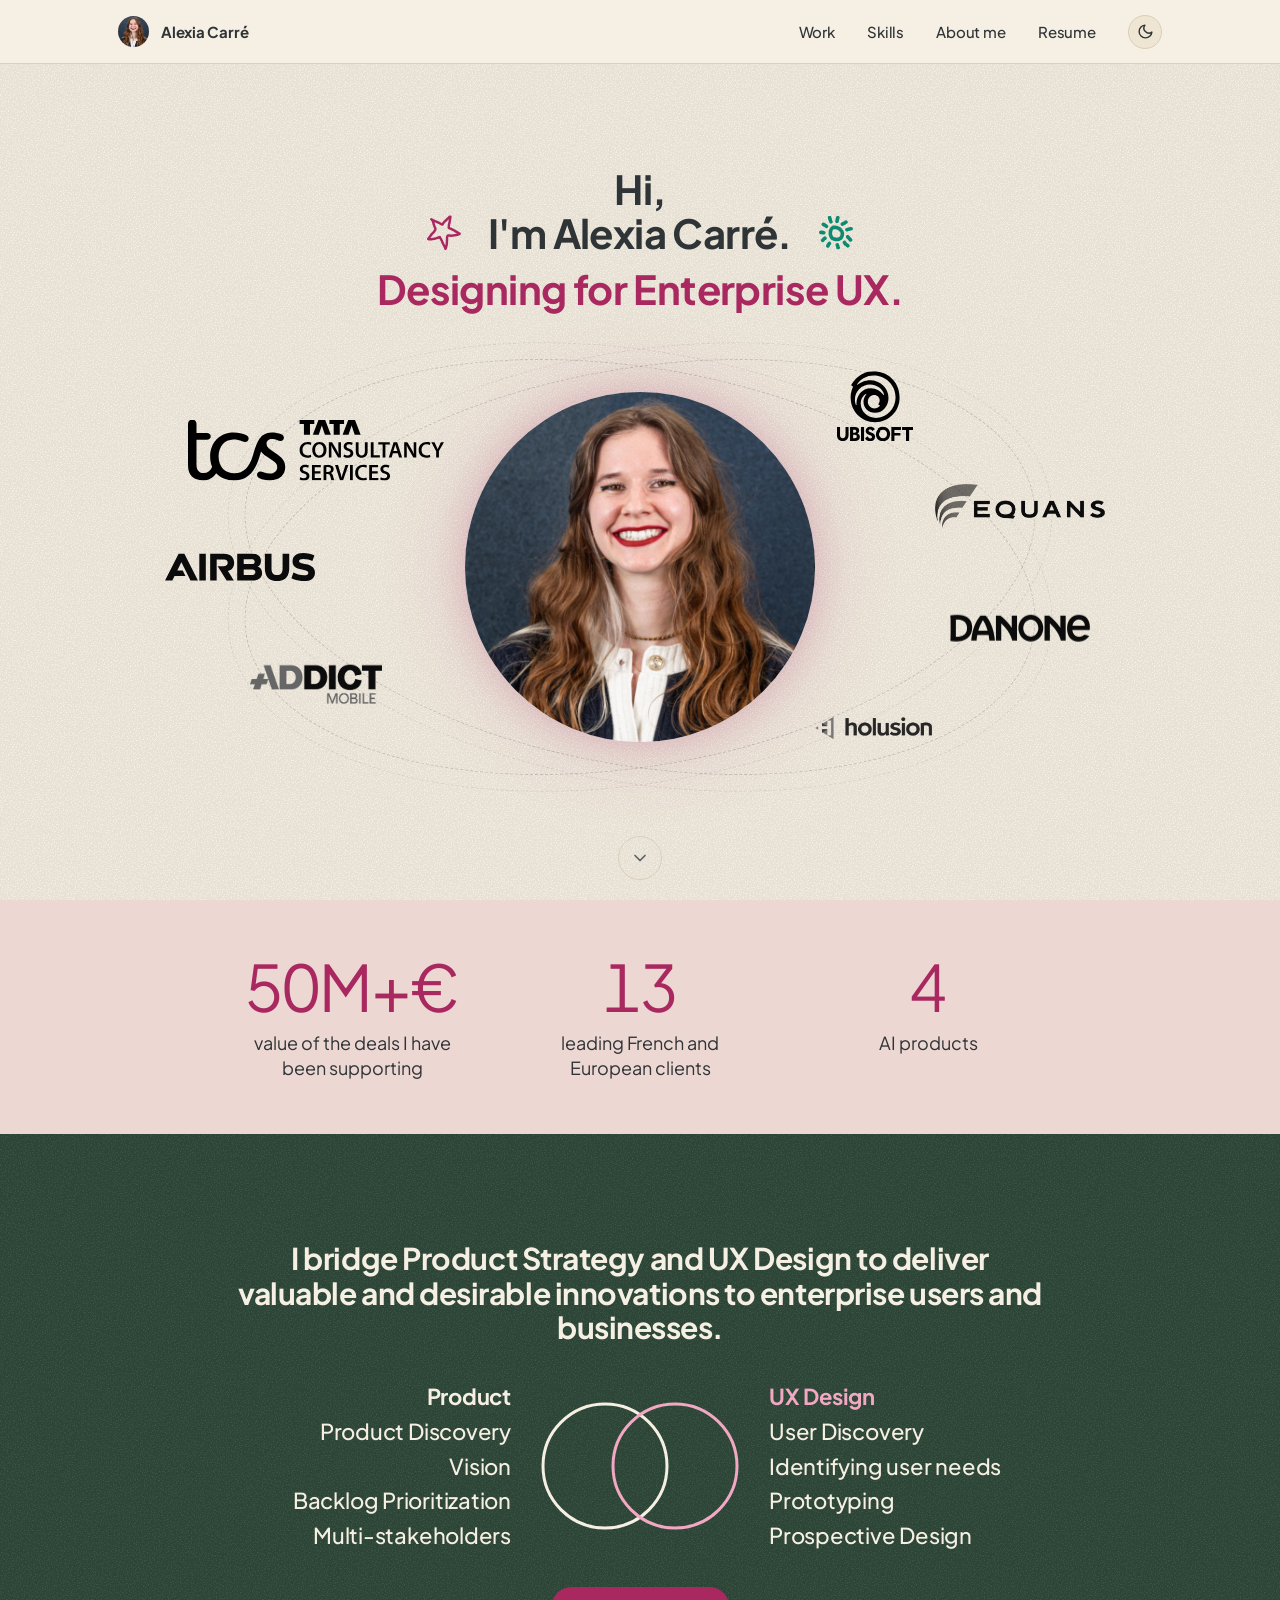
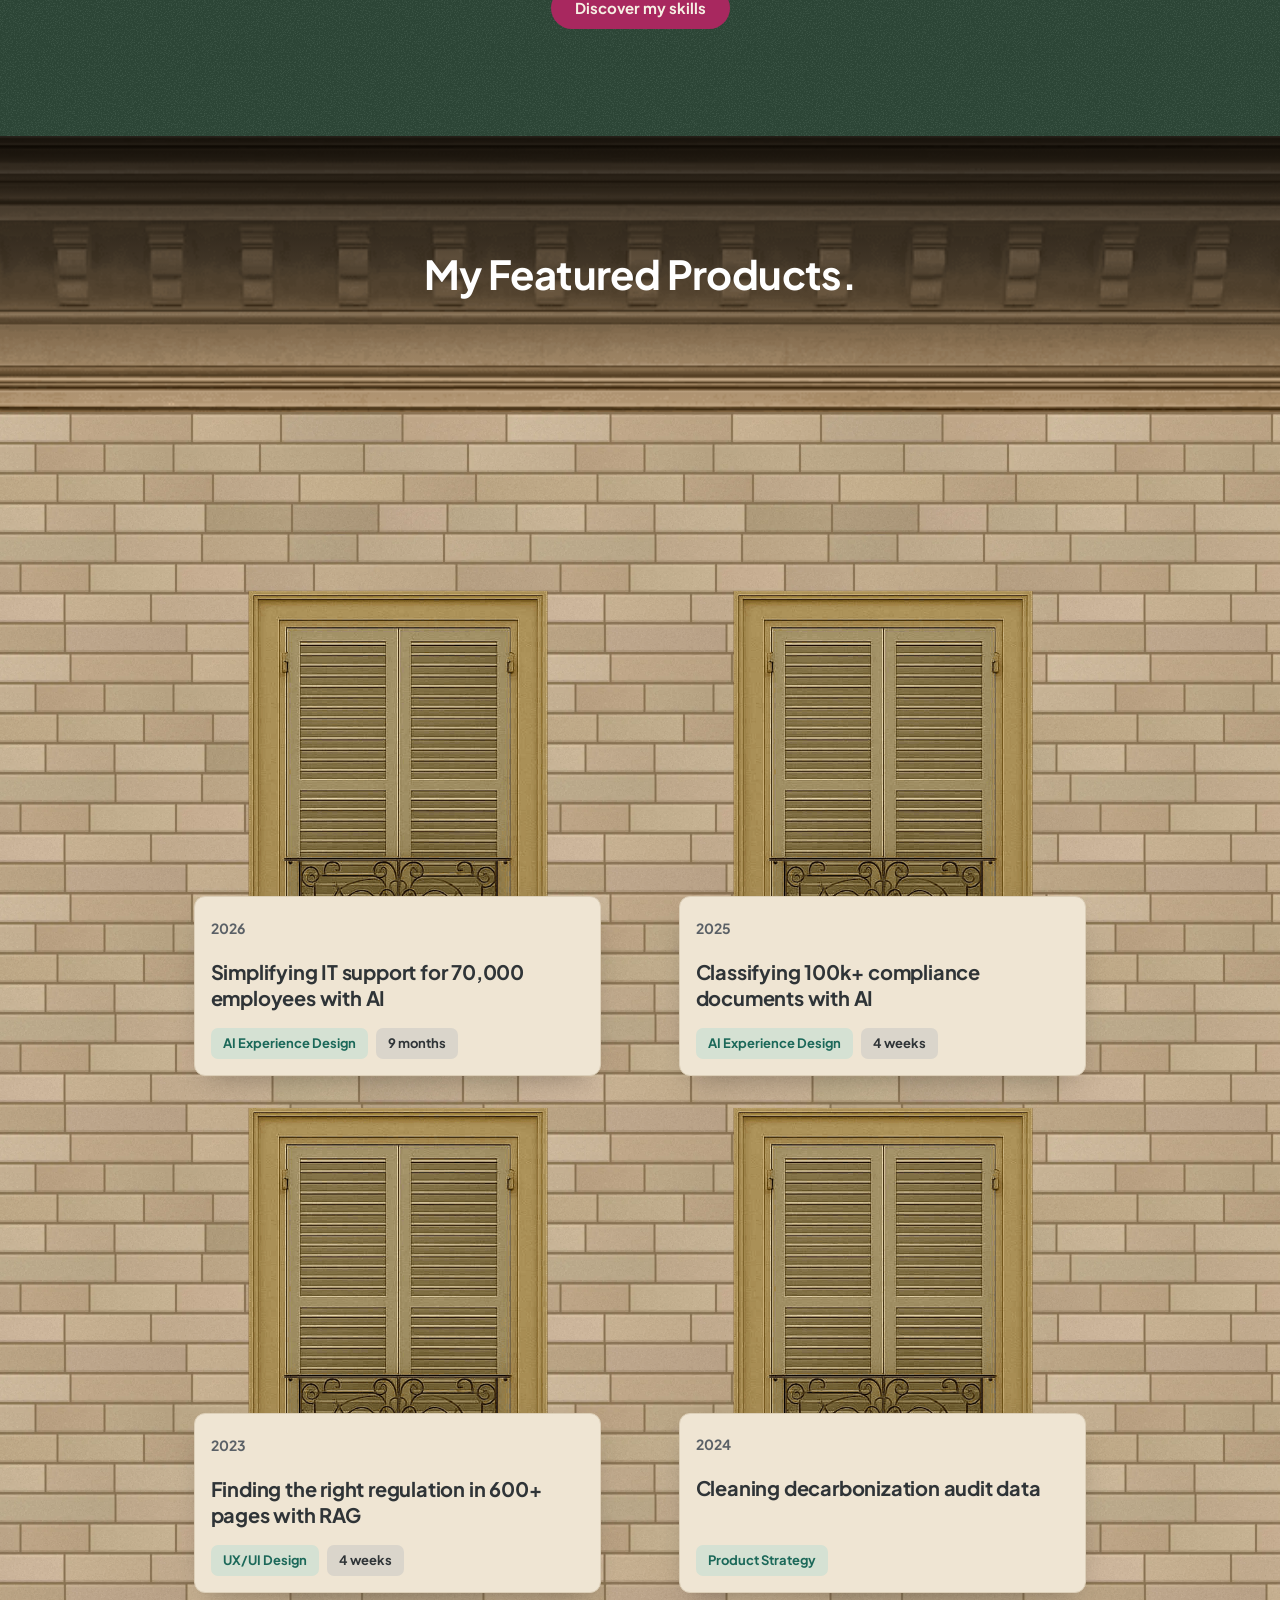
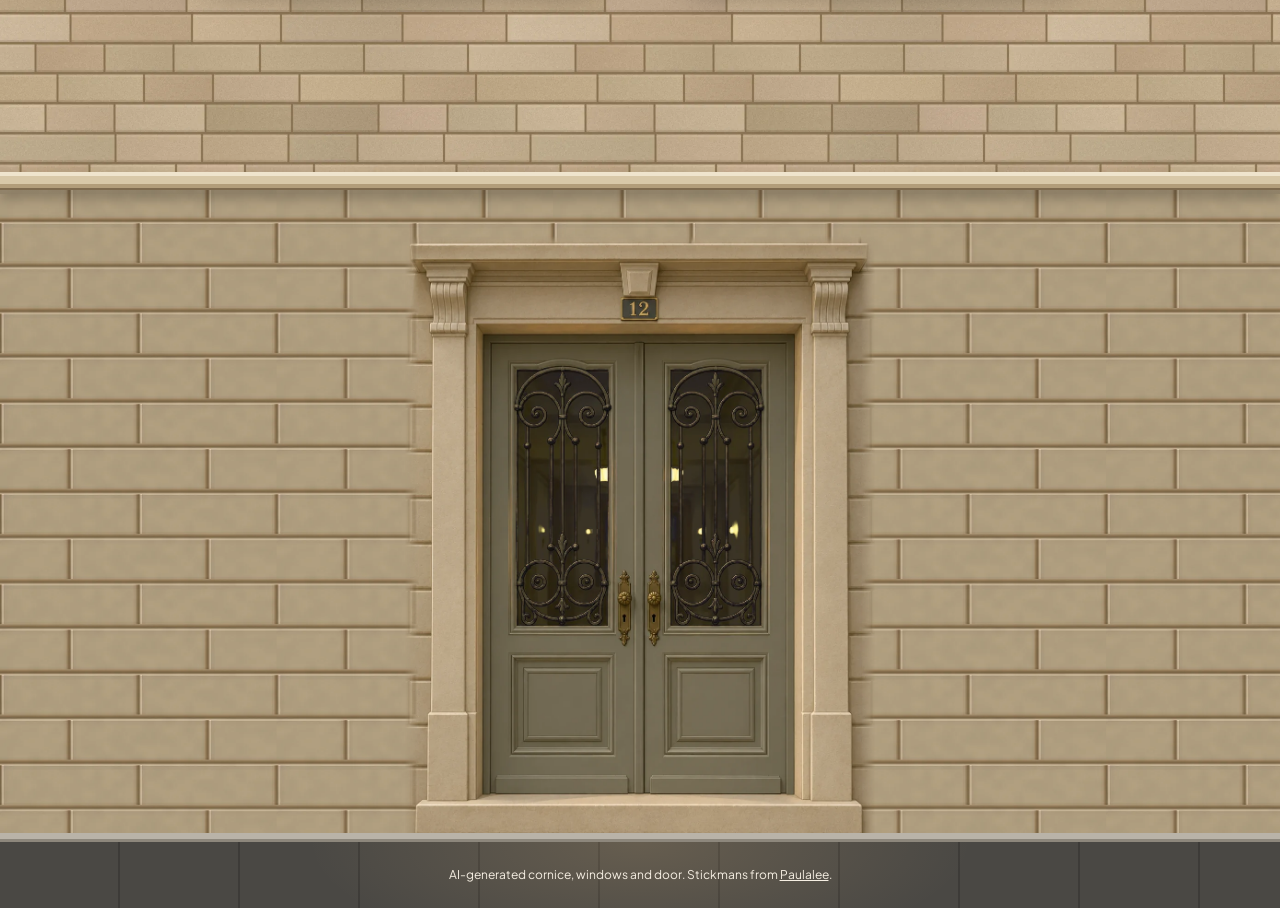
==== index.html @ 5ab69879 "Smooth lights on the facade when switching theme - --facade-dim and --lights are registered with @pr" ====
<!doctype html>
<html lang="en">
<head>
  <meta charset="utf-8">
  <meta name="viewport" content="width=device-width, initial-scale=1">
  <title>Alexia Carré · Product-minded Designer</title>
  <meta name="description" content="Alexia Carré, Product-minded Designer. I bridge Product Strategy and UX Design to deliver valuable and desirable innovations to enterprise users and businesses.">

  <!-- Preview when the link is shared (LinkedIn, Slack, iMessage…) -->
  <meta property="og:type" content="website">
  <meta property="og:title" content="Alexia Carré · Product-minded Designer">
  <meta property="og:description" content="I bridge Product Strategy and UX Design to deliver valuable and desirable innovations to enterprise users and businesses.">
  <!-- Link preview card (LinkedIn, Slack, messages…): 1200 × 630 px -->
  <meta property="og:image" content="https://alexia-carre.github.io/assets/images/og-card.jpg">
  <meta property="og:image:width" content="1200">
  <meta property="og:image:height" content="630">
  <meta property="og:image:alt" content="Hi, I’m Alexia Carré. Designing for Enterprise UX. Portrait of Alexia next to the sentence.">
  <meta name="twitter:card" content="summary_large_image">
  <meta property="og:url" content="https://alexia-carre.github.io/">
  <link rel="canonical" href="https://alexia-carre.github.io/">

  <link rel="icon" href="favicon.svg" type="image/svg+xml">
  <link rel="preconnect" href="https://fonts.googleapis.com">
  <link rel="preconnect" href="https://fonts.gstatic.com" crossorigin>
  <link rel="stylesheet" href="https://fonts.googleapis.com/css2?family=Plus+Jakarta+Sans:wght@400..800&display=swap">
  <link rel="stylesheet" href="css/style.css">
  <!-- No "defer": applies the saved theme before the page is displayed -->
  <script src="js/theme.js"></script>
  <!-- Analytics (Umami): cookieless, no personal data → no consent banner needed.
       data-domains: only counts visits on the real site, not local previews -->
  <script defer src="https://cloud.umami.is/script.js" data-website-id="a2391cee-48f1-4cc5-ab0e-2c84b485d1e5" data-domains="alexia-carre.github.io"></script>
  <script src="js/main.js" defer></script>
</head>
<body>

  <!-- First thing the Tab key reaches: jumps over the menu, straight to the content (hidden until focused) -->
  <a class="skip-link" href="#main">Skip to content</a>

  <nav class="site-nav" aria-label="Main navigation">
    <a class="site-nav__avatar" href="./" aria-label="Alexia Carré, home">
      <img src="assets/images/portrait.jpg" alt="" width="31" height="31">
      <span class="site-nav__name">Alexia Carré</span>
    </a>
    <ul class="site-nav__links">
      <li><a href="mywork.html">Work</a></li>
      <li><a href="myskills.html">Skills</a></li>
      <li><a href="about.html">About me</a></li>
      <li><a href="resume.html">Resume</a></li>
    </ul>
  </nav>

  <main id="main">

    <!-- HERO: title, portrait and logos -->
    <section class="hero grain">
      <h1 class="hero__title">
        <span>Hi,</span>
        <span class="hero__name">
          <span class="hero__doodle hero__doodle--left doodle doodle--star" aria-hidden="true"></span>
          I'm Alexia Carré.
          <span class="hero__doodle hero__doodle--right doodle doodle--sun" aria-hidden="true"></span>
        </span>
        <span class="accent">Designing for Enterprise UX.</span>
      </h1>

      <div class="hero__stage">
        <img class="hero__portrait" src="assets/images/portrait.jpg" alt="Portrait of Alexia Carré" width="399" height="399">

        <div class="hero__logos">
          <ul class="logo-grid logo-grid--left" aria-label="Companies">
            <!-- data-depth: parallax intensity (in px) for each logo -->
            <li><img src="assets/images/logos/tcs.svg" alt="Tata Consultancy Services" style="--w: 256px" data-depth="28"></li>
            <li><img src="assets/images/logos/airbus.svg" alt="Airbus" style="--w: 150px" data-depth="22"></li>
            <li><img src="assets/images/logos/addict-mobile.png" alt="Addict Mobile" style="--w: 132px" data-depth="14"></li>
          </ul>
          <ul class="logo-grid logo-grid--right" aria-label="Companies (continued)">
            <li><img src="assets/images/logos/ubisoft.svg" alt="Ubisoft" style="--w: 76px" data-depth="18"></li>
            <li><img src="assets/images/logos/equans.png" alt="Equans" style="--w: 170px" data-depth="30"></li>
            <li><img src="assets/images/logos/danone.png" alt="Danone" style="--w: 140px" data-depth="20"></li>
            <li><img src="assets/images/logos/holusion.png" alt="Holusion" style="--w: 140px" data-depth="12"></li>
          </ul>
        </div>
      </div>

      <!-- Link to the next section: says "there's more below" -->
      <a class="scroll-hint" href="#key-figures" aria-label="Scroll down to see more">
        <svg viewBox="0 0 24 24" fill="none" stroke="currentColor" stroke-width="2" stroke-linecap="round" stroke-linejoin="round" aria-hidden="true"><path d="M6 9l6 6 6-6"/></svg>
      </a>
    </section>

    <!-- One "screen" (computer): key figures + Venn diagram together fill
         exactly the window height when you arrive with the arrow of the hero -->
    <div class="screen-fit">
    <!-- KEY FIGURES -->
    <section class="stats" id="key-figures" aria-label="Key figures">
      <div class="stat">
        <p class="stat__value">50M+€</p>
        <p class="stat__label">value of the deals I have been supporting</p>
      </div>
      <div class="stat">
        <p class="stat__value">13</p>
        <p class="stat__label">leading French and European clients</p>
      </div>
      <div class="stat">
        <p class="stat__value">4</p>
        <p class="stat__label">AI products</p>
      </div>
    </section>

    <!-- VENN DIAGRAM: Product × UX -->
    <section class="venn-section grain">
      <h2>I bridge Product Strategy and UX Design to deliver valuable and desirable innovations to enterprise users and businesses.</h2>

      <div class="venn">
        <ul class="venn__list venn__list--left">
          <li><strong>Product</strong></li>
          <li>Product Discovery</li>
          <li>Vision</li>
          <li>Backlog Prioritization</li>
          <li>Multi-stakeholders</li>
        </ul>

        <!-- Two circles drawn directly in SVG: no image to load -->
        <svg class="venn__circles" viewBox="0 0 210 130" fill="none" stroke="currentColor" stroke-width="3" aria-hidden="true">
          <circle cx="70" cy="65" r="62"/>
          <circle cx="140" cy="65" r="62"/>
        </svg>

        <ul class="venn__list venn__list--right">
          <li><strong>UX Design</strong></li>
          <li>User Discovery</li>
          <li>Identifying user needs</li>
          <li>Prototyping</li>
          <li>Prospective Design</li>
        </ul>
      </div>

      <a class="btn btn--primary" href="myskills.html">Discover my skills</a>
    </section>
    </div>

    <!-- FEATURED PRODUCTS: the building facade -->
    <section class="facade" aria-labelledby="featured-title">
      <div class="facade__cornice">
        <h2 id="featured-title">My Featured Products.</h2>
      </div>

      <div class="facade__wall">
        <ul class="windows">
          <!-- The link (<a class="window">) wraps the window AND its card:
               the whole area is clickable, with a single link per project.
               The CTA is aria-hidden: a screen reader already announces the
               link with its title, no need to also hear "View more". -->
          <!-- Newest project first -->
          <li>
            <a class="window" href="it_support.html">
              <span class="window__day" aria-hidden="true"></span>
              <span class="window__card project-card">
                <span class="project-card__top">
                  <span class="project-card__year">2026</span>
                  <span class="project-card__cta" aria-hidden="true">View more <svg viewBox="0 0 24 24" fill="none" stroke="currentColor" stroke-width="2.5" stroke-linecap="round" stroke-linejoin="round"><path d="M5 12h14M12 5l7 7-7 7"/></svg></span>
                </span>
                <span class="project-card__title">Simplifying IT support for 70,000 employees with AI</span>
                <span class="tags">
                  <span class="tag tag--skill">AI Experience Design</span>
                  <span class="tag"><time datetime="P9M">9 months</time></span>
                </span>
              </span>
            </a>
          </li>
          <li>
            <a class="window window--inspecting" href="data_tagging.html">
              <span class="window__day" aria-hidden="true"></span>
              <span class="window__card project-card">
                <span class="project-card__top">
                  <span class="project-card__year">2025</span>
                  <span class="project-card__cta" aria-hidden="true">View more <svg viewBox="0 0 24 24" fill="none" stroke="currentColor" stroke-width="2.5" stroke-linecap="round" stroke-linejoin="round"><path d="M5 12h14M12 5l7 7-7 7"/></svg></span>
                </span>
                <span class="project-card__title">Classifying 100k+ compliance documents with AI</span>
                <span class="tags">
                  <span class="tag tag--skill">AI Experience Design</span>
                  <span class="tag"><time datetime="P4W">4 weeks</time></span>
                </span>
              </span>
            </a>
          </li>
          <li>
            <a class="window" href="fire_safety.html">
              <span class="window__day" aria-hidden="true"></span>
              <span class="window__card project-card">
                <span class="project-card__top">
                  <span class="project-card__year">2023</span>
                  <span class="project-card__cta" aria-hidden="true">View more <svg viewBox="0 0 24 24" fill="none" stroke="currentColor" stroke-width="2.5" stroke-linecap="round" stroke-linejoin="round"><path d="M5 12h14M12 5l7 7-7 7"/></svg></span>
                </span>
                <span class="project-card__title">Finding the right regulation in 600+ pages with RAG</span>
                <span class="tags">
                  <span class="tag tag--skill">UX/UI Design</span>
                  <span class="tag"><time datetime="P4W">4 weeks</time></span>
                </span>
              </span>
            </a>
          </li>
          <!-- Work in progress: last -->
          <li>
            <!-- Work in progress: no page yet, so it's a <div>, not a link.
                 window--soon: the shutters stay closed, only "Coming soon" appears -->
            <div class="window window--soon">
              <span class="window__day" aria-hidden="true"></span>
              <span class="window__card project-card">
                <span class="project-card__top">
                  <span class="project-card__year">2024</span>
                  <span class="project-card__cta project-card__cta--soon">Coming soon</span>
                </span>
                <span class="project-card__title">Cleaning decarbonization audit data</span>
                <span class="tags">
                  <span class="tag tag--skill">Product Strategy</span>
                </span>
              </span>
            </div>
          </li>
        </ul>

      </div>

      <!-- GROUND FLOOR: a Haussmann door that leads to the About page,
           and the sidewalk (= the page footer) -->
      <div class="ground">
        <div class="ground__floor">
          <!-- The door: closed render on top of everything at rest. When it
               opens (hover, keyboard focus, or mid-screen on touch: js/main.js)
               the hall and the open leaves fade in; the hall drifts a little
               behind the leaves (parallax). -->
          <a class="door" href="about.html" data-door>
            <span class="door__scene" aria-hidden="true">
              <span class="door__open">
                <span class="door__hole"><span class="door__hall"></span></span>
                <span class="door__leaves"></span>
              </span>
            </span>
            <span class="visually-hidden">Get to know me</span>
          </a>
        </div>

        <!-- The sidewalk: the page footer -->
        <div class="sidewalk">
          <p class="facade__credits">AI-generated cornice, windows and door. Stickmans from <a href="https://www.flaticon.com/fr/auteurs/paulalee">Paulalee</a>.</p>
        </div>
      </div>
    </section>

  </main>



</body>
</html>
---- css/style.css ----
/* =========================================================================
   Portfolio Alexia Carré: shared stylesheet
   -------------------------------------------------------------------------
   Organization:
     1. Design tokens (CSS variables)
     2. Reset & base styles
     3. Shared components (nav, buttons, tags, banners…)
     4. Page-specific styles (home, work, skills, about, resume, case study)
   Approach: "mobile-first". The base styles target phones, then
   @media (min-width: …) blocks add the desktop layout.
   ========================================================================= */


/* 1. DESIGN TOKENS ---------------------------------------------------------
   Every value reused across the site lives here. Change a color once
   and it updates everywhere.

   Colors are in TWO layers (source: DESIGN-TOKENS.md):
     a) Semantic tokens (--bg, --fg, --primary…): change with the theme.
     b) Component aliases (--color-text…): point to the tokens. The rest of
        the CSS only uses these aliases, so it doesn't need to know
        which theme is active. */

/* a) Light mode "A2 – Clean light" (default) */
:root {
  color-scheme: light;   /* also tells the browser: light scrollbars, fields… */
  --bg: #f6efe3;            /* cream */
  --surface: #efe5d3;       /* dark cream */
  --fg: #2f3437;            /* charcoal (11:1 on cream) */
  --fg-muted: #5a6066;      /* muted charcoal (5.1:1 on the cards) */
  --heading: #2f4a3a;       /* forest */
  --border: #dccfb8;
  --border-strong: #2f4a3a;
  --primary: #2f4a3a;
  --on-primary: #f6efe3;
  --accent: #0d8a70;        /* deep teal: the light-mode twin of the dark mint (3.8:1 on cream, for icons/doodles) */
  --on-accent: #f6efe3;
  --accent-2: #a8285f;      /* raspberry: accent 2 = HIGHLIGHTS (5.9:1 on cream) */
  --on-accent-2: #f6efe3;
  --accent-2-on-band: #f2a7c3; /* light pink for the forest band (5.1:1) */
  --band: #2f4a3a;          /* dark section within light mode */
  --on-band: #f6efe3;
  /* Additions specific to our site (not in the file) */
  --key-figure: var(--accent-2); /* key figures: accent 2 in both modes */
  --logo-filter: none;           /* black logos: unchanged in light */
  --facade-dim: 0;               /* facade (photos): not darkened in light */
  --lights: 0;                   /* facade lamps: off by day (see "lights" below) */
  --lights-delay: 0s;            /* lamps go off right away… */
  --tag-darken: 20%;             /* tag text slightly darkened (contrast) */
}

/* Dark mode "B2 – Clean dark": follows the system setting, unless the button forced light.
   The block is repeated below: CSS can't share the same rules between
   a @media and a selector, so we duplicate (that's the standard approach). */
@media (prefers-color-scheme: dark) {
  :root:not([data-theme="light"]) {
    color-scheme: dark;
    --bg: #0e1512;          /* green night */
    --surface: #16201b;
    --fg: #f2ede3;          /* cream */
    --fg-muted: #a8b3ac;    /* green grey */
    --heading: #f2ede3;
    --border: #26332c;
    --border-strong: #3a4a41;
    --primary: #3df5c8;     /* mint: accent 1 = ACTIONS */
    --on-primary: #0e1512;
    --accent: #3df5c8;
    --on-accent: #0e1512;
    --accent-2: #ff3d81;    /* pink: accent 2 = HIGHLIGHTS (5.5:1 on the background) */
    --on-accent-2: #0e1512;
    --accent-2-on-band: #ff3d81;
    --band: #16201b;
    --on-band: #f2ede3;
    --logo-filter: invert(1) hue-rotate(180deg); /* black logos → light */
    --facade-dim: 0.5;                           /* "no brown in dark": darkened facade */
    --lights: 1;
    --lights-delay: 0.7s;                        /* …and come on once dusk has fallen */
    --tag-darken: 0%;                            /* the dark-mode colors already pass */
  }
}

/* Dark mode forced by the button (data-theme="dark" on <html>) */
:root[data-theme="dark"] {
  color-scheme: dark;
  --bg: #0e1512;
  --surface: #16201b;
  --fg: #f2ede3;
  --fg-muted: #a8b3ac;
  --heading: #f2ede3;
  --border: #26332c;
  --border-strong: #3a4a41;
  --primary: #3df5c8;
  --on-primary: #0e1512;
  --accent: #3df5c8;
  --on-accent: #0e1512;
  --accent-2: #ff3d81;
  --on-accent-2: #0e1512;
  --accent-2-on-band: #ff3d81;
  --band: #16201b;
  --on-band: #f2ede3;
  --logo-filter: invert(1) hue-rotate(180deg);
  --facade-dim: 0.5;
  --lights: 1;
  --lights-delay: 0.7s;
  --tag-darken: 0%;
}

/* Lights: --facade-dim (the dusk veil) and --lights (lamps on) are numbers
   registered with @property, so the browser can ANIMATE them when the theme
   changes, instead of jumping. Every day layer has a night twin on top of it
   whose opacity is --lights: when it goes 0 → 1, the lamps come on. */
@property --facade-dim {
  syntax: "<number>";
  inherits: true;
  initial-value: 0;
}

@property --lights {
  syntax: "<number>";
  inherits: true;
  initial-value: 0;
}

/* b) Component aliases → tokens (the same for both themes) */
:root {
  --color-text: var(--fg);
  --color-text-strong: var(--heading);
  /* Subheadings (block titles, card titles): charcoal like the text;
     the big titles keep --heading (forest) */
  --color-subheading: var(--fg);
  --color-muted: var(--fg-muted);
  --color-subtle: var(--fg-muted);
  --color-faint: var(--fg-muted);
  --color-bg: var(--bg);
  --color-bg-soft: var(--bg);
  --color-border: var(--border);
  --color-accent: var(--accent);
  --color-pill: var(--surface);

  /* Spring easing: the curve goes above 1 → slight overshoot, like Framer's "bounce: 0.2".
     Moved up to :root because the project cards use it outside the facade too */
  --ease-spring: cubic-bezier(0.34, 1.4, 0.64, 1);

  /* Highlighted sections (key figures, page banners): 12% of accent 2 */
  --tint-accent-2: color-mix(in srgb, var(--accent-2) 12%, var(--bg));
  --tint-accent-1: color-mix(in srgb, var(--accent) 14%, var(--bg));   /* same idea, in teal/mint (My Work covers) */

  /* Typography */
  --font: "Plus Jakarta Sans", system-ui, -apple-system, "Segoe UI", sans-serif;
  --tracking-tight: -0.015em;  /* headings and figures: tightened slightly (tuned for Jakarta) */

  /* Type scale of the case studies: 3 tiers only.
     Clear jumps (≈ ×1.4 and ×1.8) so the hierarchy reads at a glance.
     clamp(min mobile, fluid value, max desktop). */
  --text-header: clamp(32px, 4vw, 48px);       /* 1. page title */
  --text-subheading: clamp(22px, 2.2vw, 26px); /* 2. section headings, key figures */
  --text-body: clamp(17px, 1.4vw, 18px);       /* 3. all the reading text */

  /* Spacing scale: EVERY margin/padding/gap uses one of these steps.
     A small set of values (multiples of 4/8 px) = a regular rhythm that the
     eye picks up, and which makes the page easy to scan. */
  --space-1: 4px;
  --space-2: 8px;
  --space-3: 12px;
  --space-4: 16px;
  --space-5: 24px;
  --space-6: 32px;
  --space-7: 48px;
  --space-8: 64px;
  /* Vertical padding of the sections: the same everywhere, 64 px on mobile → 128 px
     on a large screen. clamp(min, ideal, max) with an ideal in vw (window width). */
  --section-y: clamp(64px, 9vw, 128px);
  /* Comfortable line length for reading (~65–70 characters).
     In em rather than ch: "ch" = the width of the "0", very wide in Plus Jakarta Sans
     (65ch at 22 px = 1046 px, so no limit at all). 34em ≈ 65–70 average characters. */
  --measure: 34em;

  /* Layout */
  --nav-height: 64px;
  --container: 1044px;
  --gutter: 24px;
  --radius-sm: 7px;
  --radius-md: 11px;
  --radius-lg: 19px;
  --radius-pill: 999px;

  /* Textures */
  --grain: url("../assets/images/textures/grain.png");
}


/* 2. RESET & BASE ----------------------------------------------------------- */
*,
*::before,
*::after {
  box-sizing: border-box;   /* width includes padding: much more intuitive */
}

body {
  margin: 0;
  font-family: var(--font);
  color: var(--color-text);
  background: var(--color-bg);
  -webkit-font-smoothing: antialiased;
  line-height: 1.6;   /* reading text: 1.5–1.6 is the standard (1.2 was cramped) */
}

h1, h2, h3, p, ul, dl, dd, figure, blockquote {
  margin: 0;
}

h1, h2, h3 {
  color: var(--heading);
  font-weight: 700;   /* bold headings: the structure of the page jumps out */
  line-height: 1.15;  /* headings: tighter than text, they're read as one block */
  letter-spacing: var(--tracking-tight);
}

/* Subheadings (titles of content blocks): charcoal rather than forest */
.about__text h2,
.case__section h2,
.skill h2 {
  color: var(--color-subheading);
}

img {
  display: block;
  max-width: 100%;
  height: auto;
}

a {
  color: inherit;
  text-decoration: none;
}

/* Visible focus for keyboard navigation (accessibility) */
:focus-visible {
  outline: 2px solid var(--color-accent);
  outline-offset: 3px;
}

/* "Skip to content" link: off screen until a keyboard user reaches it
   with Tab, then it appears at the top left, above the menu */
.skip-link {
  position: absolute;
  z-index: 200;
  top: var(--space-2);
  left: var(--space-2);
  padding: var(--space-2) var(--space-4);
  border-radius: var(--radius-pill);
  background: var(--accent-2);
  color: var(--on-accent-2);
  font-size: 15px;
  font-weight: 700;
  translate: 0 -200%;
}

.skip-link:focus {
  translate: 0 0;
}

/* Hidden visually but read by screen readers */
.visually-hidden {
  position: absolute;
  width: 1px;
  height: 1px;
  overflow: hidden;
  clip: rect(0 0 0 0);
  white-space: nowrap;
}

.container {
  width: min(100% - 2 * var(--gutter), var(--container));
  margin-inline: auto;
}


/* 3. SHARED COMPONENTS ------------------------------------------------------ */

/* --- Navigation bar --- */
.site-nav {
  position: sticky;
  top: 0;
  z-index: 10;
  height: var(--nav-height);
  display: flex;
  align-items: center;
  gap: var(--space-4);
  padding-inline: var(--gutter);
  background: var(--color-bg);
  border-bottom: 1px solid var(--color-border);
}

/* Photo on the left, the rest on the right: an "auto" margin absorbs all the
   free space and pushes the links + the light/dark button to the right edge */
.site-nav__avatar {
  margin-right: auto;
  display: flex;
  align-items: center;
  gap: var(--space-3);
}

/* Name next to the photo. Hidden on phones: the menu already uses
   the whole width there, the photo is enough. */
.site-nav__name {
  display: none;
  font-size: 15px;
  font-weight: 700;
  letter-spacing: var(--tracking-tight);
  white-space: nowrap;
}

@media (min-width: 810px) {
  .site-nav__name { display: inline; }
}

.site-nav__avatar img {
  width: 31px;
  height: 31px;
  border-radius: 50%;
  object-fit: cover;
}

.site-nav__links {
  display: flex;
  gap: var(--space-3);
  padding: 0;
  list-style: none;
  font-size: 14px;
  font-weight: 500;
  letter-spacing: -0.01em;
}

/* Underline in accent 2: shown on the current page, appears on hover */
.site-nav__links a {
  padding-block: var(--space-1);
  background: linear-gradient(var(--accent-2), var(--accent-2)) left bottom / 0 2px no-repeat;
  transition: background-size 0.25s ease;
}

.site-nav__links a:hover,
.site-nav__links a[aria-current="page"] {
  background-size: 100% 2px;
}

/* --- Light/dark toggle (created by js/theme.js) --- */
.theme-toggle {
  display: grid;
  place-items: center;
  flex-shrink: 0;
  width: 34px;
  height: 34px;
  padding: 0;
  border: 1px solid var(--border);
  border-radius: 50%;
  background: var(--surface);
  color: var(--fg);
  cursor: pointer;
  transition: border-color 0.2s, transform 0.2s;
}

.theme-toggle:hover {
  border-color: var(--border-strong);
  transform: rotate(-15deg);
}

.theme-toggle svg {
  width: 17px;
  height: 17px;
}

/* Mobile: little room → we tighten up */
@media (max-width: 809px) {
  .site-nav { gap: 10px; }
  .site-nav__links { gap: 10px; font-size: 13px; }
  .site-nav__links a { white-space: nowrap; }   /* "My Work" never on 2 lines */
}

/* Very small phones: same 24 px margins as the content, so the menu tightens */
@media (max-width: 400px) {
  .site-nav { gap: 6px; }
  .site-nav__links { gap: 6px; font-size: 12px; }
}

@media (min-width: 810px) {
  /* The bar stays full width (background + border), but its content lines up
     with the page content: on wide screens, the side padding is the empty
     space left on each side of the --container (never less than the gutter) */
  .site-nav {
    gap: var(--space-6);
    padding-inline: max(var(--gutter), (100% - var(--container)) / 2);
  }
  .site-nav__links { gap: var(--space-6); font-size: 15px; }
}

/* --- Grain texture: added on top of a colored background --- */
.grain {
  position: relative;
  isolation: isolate;
}

.grain::after {
  content: "";
  position: absolute;
  inset: 0;
  z-index: -1;
  background: var(--grain);
  opacity: 0.06;
  pointer-events: none;
}

/* --- Doodles: colored by CSS masks ---
   The image (SVG/PNG) serves as a "stencil": only its shape is kept,
   and the background-color shows through. Result: the doodle takes a theme
   token and changes color in light/dark mode, without touching the files. */
.doodle {
  display: block;
  background-color: var(--doodle-color, var(--accent));
  -webkit-mask: var(--doodle-mask) center / contain no-repeat;  /* -webkit-: older Safari */
  mask: var(--doodle-mask) center / contain no-repeat;
}

/* The url() values are written HERE (not in the HTML): a relative path in CSS
   is resolved from the CSS file, so "../assets" is always right. */
.doodle--star       { --doodle-mask: url("../assets/images/deco/stickman-left.svg");  aspect-ratio: 160 / 163; --doodle-color: var(--accent-2); }
.doodle--sun        { --doodle-mask: url("../assets/images/deco/stickman-right.svg"); aspect-ratio: 142 / 140; --doodle-color: var(--accent); }
.doodle--about-sun  { --doodle-mask: url("../assets/images/deco/sun.png");            aspect-ratio: 142 / 141; --doodle-color: var(--accent-2); }
.doodle--about-star { --doodle-mask: url("../assets/images/deco/star.png");           aspect-ratio: 262 / 267; --doodle-color: var(--accent); }
.doodle--a2         { --doodle-mask: url("../assets/images/deco/a-squared.svg");      aspect-ratio: 60 / 58;   --doodle-color: var(--fg); }

/* --- Rolling numbers (odometer), built by js/main.js ---
   Each digit is a "window" 1em tall (overflow hidden) through which
   a strip of digits scrolls (0→9). JS shifts the strip up
   to the target digit. */
.odo {
  display: inline-flex;
  font-variant-numeric: tabular-nums;   /* same-width digits: the number doesn't wobble */
}

.odo__digit,
.odo__char {
  display: inline-block;
  height: 1em;
  line-height: 1em;
}

.odo__digit {
  overflow: hidden;
}

.odo__char {
  white-space: pre;   /* keeps the space in "50M+ €" */
}

.odo__strip {
  display: flex;
  flex-direction: column;
  /* easeOutQuint: slows down very gradually → soft stop */
  transition: transform 2.2s cubic-bezier(0.22, 1, 0.36, 1);
}

/* The number fades in as it rolls (no "pop" at the start) */
.odo {
  opacity: 0;
  transition: opacity 1.2s ease;
}

.odo.is-rolled {
  opacity: 1;
}

.odo__strip > span {
  height: 1em;
  line-height: 1em;
}

/* --- Buttons: ONE shape, TWO variants ---
   Same size, radius, font and hover effect everywhere. Only the role
   changes the look:
   - .btn--primary   = THE main action of a block (fill, accent 2)
   - .btn--secondary = supporting action (outline)
   The "View more" in the cards (.project-card__cta) is the compact version
   of the primary: same color and shape, smaller to fit next to the year. */
.btn {
  display: inline-flex;
  align-items: center;
  justify-content: center;
  gap: var(--space-2);
  padding: var(--space-3) var(--space-5);
  border-radius: var(--radius-pill);
  font-size: 15px;
  font-weight: 700;
  line-height: 1.2;   /* UI label, not reading text */
  white-space: nowrap;
  transition: transform 0.2s, box-shadow 0.2s, color 0.2s;
}

.btn:hover {
  transform: translateY(-2px);
}

.btn--primary {
  background: var(--accent-2);
  color: var(--on-accent-2);   /* 5.9:1 light, 5.5:1 dark */
}

.btn--primary:hover {
  box-shadow: 0 8px 18px -8px color-mix(in srgb, var(--accent-2) 70%, transparent);
}

/* Outline in --fg-muted (≥ 3:1 on the background in both modes:
   the outline of an interactive element must be perceivable) */
.btn--secondary {
  background: transparent;
  color: var(--fg);
  box-shadow: inset 0 0 0 1.5px var(--fg-muted);
}

.btn--secondary:hover {
  color: var(--accent-2);
  box-shadow: inset 0 0 0 1.5px var(--accent-2);
}

/* Very narrow screens: slightly tighter buttons so they stay side by side */
@media (max-width: 400px) {
  .btn { padding-inline: var(--space-4); font-size: 14px; }
  /* Case studies: "All my Work" + "Next product" side by side → we drop the
     arrows to make room (the text alone is enough) */
  .case-nav .btn svg { display: none; }
}

.btn svg {
  width: 1.1em;
  height: 1.1em;
  flex-shrink: 0;
}

/* --- Tags (UX/UI Design, Personal…) --- */
.tags {
  display: flex;
  flex-wrap: wrap;
  gap: var(--space-2);
  padding: 0;
  list-style: none;
}

.tag {
  padding: var(--space-2) var(--space-3);
  border-radius: var(--radius-sm);
  font-size: 13px;
  font-weight: 700;
  line-height: 1.2;
}

/* Tags without an outline: each one only declares its color (--tag-color),
   and color-mix() derives the rest from it:
   - background = 14% of the color blended into the page background → a tinted
     pill, visible on cream, cards or white, and opaque over the facade photo;
   - text = the color, darkened with a bit of --fg (--tag-darken) so it stays
     ≥ 4.5:1 on that tinted background (not needed in dark mode). */
.tag {
  --tag-color: var(--fg);   /* default: neutral */
  background: color-mix(in srgb, var(--tag-color) 14%, var(--bg));
  color: color-mix(in srgb, var(--tag-color), var(--fg) var(--tag-darken));
}
/* The class describes the ROLE (skill), not the color:
   the color can change without touching the HTML. */
/* --color-accent (resolved on :root) rather than --accent, which the project
   cards redefine as pink: this way the tag has the same color everywhere */
.tag--skill {
  --tag-color: var(--color-accent);   /* the skill: teal (light) / mint (dark) */
  /* Teal on cream needs a darker text to stay readable: twice the usual
     darkening (light: 40%; dark: 0 × 2 = still 0) */
  color: color-mix(in srgb, var(--tag-color), var(--fg) calc(var(--tag-darken) * 2));
}

/* --- Page banner (My Work, My Skills) --- */
.page-banner {
  display: grid;
  place-content: center;
  gap: var(--space-3);
  padding: var(--section-y) var(--gutter);   /* same rhythm as the other sections */
  text-align: center;
  /* Same tint as the home page's key figures:
     title in accent 2 (like the figures), subtitle in the text color */
  background: var(--tint-accent-2);
  color: var(--fg);
}

.page-banner h1 {
  font-size: 32px;
  color: var(--accent-2);
}

.page-banner p {
  font-size: 20px;
  font-weight: 500;
  color: var(--fg);
  letter-spacing: var(--tracking-tight);
}

@media (min-width: 810px) {
  .page-banner h1 { font-size: 40px; }
  .page-banner p { font-size: 30px; }
}

/* --- Project card: ONE component, used in two places ---
   - on the home page, inside each facade window (.window__card: placement)
   - on the My Work page, in a grid (.work-card: placement)
   The appearance lives here only: change the card once, both update. */
.project-card {
  /* Inside the cards, accent 1 (forest green/mint) is replaced by accent 2
     (raspberry/pink), to match the rest of the page. Custom properties
     are inherited: the pill and tags below follow without being changed. */
  --primary: var(--accent-2);
  --on-primary: var(--on-accent-2);
  --accent: var(--accent-2);
  display: flex;
  flex-direction: column;
  gap: var(--space-3);
  padding: var(--space-5);
  background: var(--surface);
  border: 1px solid var(--border);
  border-radius: var(--radius-md);
  box-shadow: 0 12px 28px -14px rgba(0, 0, 0, 0.35);
  text-align: left;
  transition: transform 0.25s, box-shadow 0.25s;
}

/* Lift on hover: the card itself (My Work) or its window (home page) */
a.project-card:hover,
a.window:hover .project-card {
  transform: translateY(-4px);
  box-shadow: 0 18px 34px -14px rgba(0, 0, 0, 0.45);
}

/* Top row: year on the left, call to action on the right */
.project-card__top {
  display: flex;
  align-items: center;
  justify-content: space-between;
  gap: var(--space-3);
  min-height: 28px; /* reserves the pill's height: the card doesn't "jump" */
  margin-bottom: var(--space-2);  /* gap with the title: the pill doesn't "stick" to the text */
}

.project-card__year {
  font-size: 14px;
  font-weight: 700;
  line-height: 1.2;
  color: var(--fg-muted);
}

/* "View more" pill (visible by default; the facade hides it until the window opens) */
.project-card__cta {
  display: inline-flex;
  align-items: center;
  gap: var(--space-2);
  padding: var(--space-2) var(--space-3);
  border-radius: var(--radius-pill);
  background: var(--accent-2);       /* same colors as .btn--primary */
  color: var(--on-accent-2);
  font-size: 13px;
  font-weight: 700;
  line-height: 1;
  white-space: nowrap;
  transition: opacity 0.3s ease, translate 0.4s var(--ease-spring);
}

.project-card__cta svg {
  width: 14px;
  height: 14px;
  transition: translate 0.2s ease;
}

/* Hover: the arrow nudges forward → "it's clickable" */
a.project-card:hover .project-card__cta svg,
a.window:hover .project-card__cta svg {
  translate: 3px 0;
}

/* "Coming soon" variant: muted, it's not an action */
.project-card__cta--soon {
  background: color-mix(in srgb, var(--fg) 10%, var(--surface));
  color: var(--fg);   /* --fg-muted only reached 4.3:1 on this background */
}

.project-card__title {
  font-size: 18px;
  font-weight: 700;
  line-height: 1.3;
  letter-spacing: -0.01em;
  color: var(--color-subheading);
}

/* margin-top: auto pushes the tags to the bottom of the card:
   year and title at the top, tags at the bottom, whatever the height */
.project-card .tags {
  margin-top: auto;
  padding-top: var(--space-3);
}

@media (min-width: 810px) {
  .project-card__title { font-size: 20px; }
}

/* --- My Work page --- */

/* Card grid */
.work-grid {
  display: grid;
  grid-auto-rows: 1fr;   /* all rows the height of the tallest → identical cards */
  gap: var(--space-5);
  width: min(100% - 2 * var(--gutter), var(--container));
  margin: var(--section-y) auto;
  padding: 0;
  list-style: none;
}

@media (min-width: 810px) {
  .work-grid {
    grid-template-columns: 1fr 1fr;
    gap: var(--space-6);
  }
}

/* Featured project (the latest): spans the full width of the grid.
   Computer: cover on the left, text on the right, with a bigger title. */
.work-grid__featured {
  grid-column: 1 / -1;
}

@media (min-width: 810px) {
  .work-card--featured {
    flex-direction: row;
  }
  .work-card--featured .work-card__media {
    flex: 0 0 55%;
    aspect-ratio: auto;    /* takes the full height of the card */
  }
  .work-card--featured .work-card__body {
    justify-content: center;
    padding: var(--space-7);
  }
  .work-card--featured .project-card__title {
    font-size: var(--text-subheading);
  }
  .work-card--featured .work-card__doodle {
    width: 88px;
  }
}

/* "Personal project": a separate section under the professional work,
   introduced by a thin rule and a subheading */
.work-grid:has(+ .work-personal) {
  margin-bottom: var(--space-7);
}

.work-personal {
  width: min(100% - 2 * var(--gutter), var(--container));
  margin: 0 auto var(--section-y);
  padding-top: var(--space-7);
  border-top: 1px solid var(--border);
}

.work-personal__title {
  margin-bottom: var(--space-5);
  font-size: var(--text-subheading);
  color: var(--color-subheading);
}

.work-personal .work-grid {
  width: 100%;
  margin: 0;
}

/* The card: cover image on top (edge to edge), text below */
.work-card {
  height: 100%;          /* fills the grid cell (stretched to the tallest one) */
  gap: 0;
  padding: 0;
  overflow: hidden;      /* the image follows the card's rounded corners */
  border-radius: var(--radius-lg);
}

.work-card__body {
  display: flex;
  flex: 1;               /* takes the remaining height → tags pushed to the bottom */
  flex-direction: column;
  gap: var(--space-3);
  padding: var(--space-5);
}

/* Doodle cover: a tinted background (teal or pink), a dashed orbit tilted
   by --tilt, and one doodle in the middle.
   Colors and shapes change from one card to the next (see mywork.html). */
.work-card__media {
  position: relative;
  display: grid;
  place-items: center;
  aspect-ratio: 16 / 9;
  overflow: hidden;
}

.work-card__media--teal { background: var(--tint-accent-1); }
.work-card__media--pink { background: var(--tint-accent-2); }

/* The orbit + its lighter twin alongside (outline), like the home galaxy */
.work-card__media::before {
  content: "";
  position: absolute;
  width: 72%;
  aspect-ratio: 3 / 1;
  border: 1px dashed color-mix(in srgb, var(--fg) 25%, transparent);
  border-radius: 50%;
  outline: 1px dashed color-mix(in srgb, var(--fg) 12%, transparent);
  outline-offset: 10px;
  rotate: var(--tilt, -10deg);
}

.work-card__doodle {
  grid-area: 1 / 1;
  width: 64px;
  transition: scale 0.6s var(--ease-spring);
}

/* Colors: set here rather than by the doodle itself (the cards switch
   --accent to pink, so the teal comes from --color-accent) */
.work-card__doodle--pink { --doodle-color: var(--accent-2); }
.work-card__doodle--teal { --doodle-color: var(--color-accent); }

/* Hover: the doodle grows a little (it already turns on its own, see below) */
a.work-card:hover .work-card__doodle {
  scale: 1.12;
}

/* Project number in the corner, like the steps of the case studies (01, 02…) */
.work-card__index {
  position: absolute;
  top: var(--space-3);
  left: var(--space-3);
  padding: var(--space-1) var(--space-3);
  border-radius: var(--radius-pill);
  background: var(--surface);
  font-size: 13px;
  font-weight: 700;
  color: var(--fg);
}

/* Every doodle turns slowly, on its own. The negative delays start each one
   at a different point of its turn → they don't all move in sync. */
.work-card__doodle {
  animation: work-doodle-spin 14s linear infinite;
}
.work-grid li:nth-child(2) .work-card__doodle { animation-delay: -3.5s; }
.work-grid li:nth-child(3) .work-card__doodle { animation-delay: -7s; }
.work-grid li:nth-child(4) .work-card__doodle { animation-delay: -10.5s; }

@keyframes work-doodle-spin {
  to { rotate: 360deg; }
}

@media (prefers-reduced-motion: reduce) {
  .work-card__doodle { animation: none; }
}

/* "View more" only on hover (or keyboard focus)… but only on devices
   that CAN hover: on a touchscreen it stays visible, otherwise it would never
   appear. "Coming soon" stays visible: it's information, not a button. */
@media (hover: hover) {
  .work-card .project-card__cta:not(.project-card__cta--soon) {
    opacity: 0;
    translate: -8px 0;
  }

  .work-card:is(:hover, :focus-within) .project-card__cta {
    opacity: 1;
    translate: 0 0;
  }
}


/* 4. PAGES ================================================================= */

/* ---------- HOME: hero ---------- */
/* The hero fills the visible window (minus the menu).
   svh = "small viewport height": on mobile, the height visible even when the
   address bar is shown (vh would ignore it and hide the bottom).
   The first line is a fallback for older browsers without svh. */
.hero {
  min-height: calc(100vh - var(--nav-height));
  min-height: calc(100svh - var(--nav-height));
  display: flex;
  flex-direction: column;
  justify-content: center;   /* vertically centers the content */
  padding: 32px var(--gutter) 84px;   /* bottom: room for the arrow */
  background: var(--color-bg-soft);
  text-align: center;
}

/* "Scroll down" arrow: a real link to the next section */
.scroll-hint {
  position: absolute;
  bottom: 20px;
  left: 50%;
  translate: -50% 0;
  display: grid;
  place-items: center;
  width: 44px;
  height: 44px;
  border: 1px solid var(--border);
  border-radius: 50%;
  color: var(--fg-muted);
  transition: color 0.2s, border-color 0.2s;
}

.scroll-hint:hover {
  color: var(--accent);
  border-color: var(--accent);
}

.scroll-hint svg {
  width: 20px;
  height: 20px;
}

/* The bounce only plays for people who haven't asked to reduce motion.
   "transform" (animation) and "translate" (centering) add up without conflict. */
@media (prefers-reduced-motion: no-preference) {
  html { scroll-behavior: smooth; }
  /* 2 bounces, then it stops: no endless motion (accessibility: WCAG 2.2.2) */
  .scroll-hint { animation: nudge 2s ease-in-out 2; }
}

@keyframes nudge {
  0%, 100% { transform: translateY(0); }
  50%      { transform: translateY(6px); }
}

.hero__title {
  color: var(--fg);   /* charcoal (instead of the forest of the other headings) */
  font-size: 30px;
  line-height: 1.1;
}

.hero__title span {
  display: block;
}

.hero__title .accent {
  margin-top: 0.3em;        /* in em: the gap follows the text size (mobile/desktop) */
  color: var(--accent-2);   /* accent 2: highlight */
}

/* The doodles are positioned relative to the "I'm Alexia Carré." line */
.hero__title .hero__name {
  position: relative;
  display: table;   /* width = the text, and still centered by margin auto */
  margin-inline: auto;
}

.hero__doodle {
  position: absolute;
  top: 50%;
  width: 22px;
  translate: 0 -50%;
}

.hero__doodle--left  { left: -42px; }
.hero__doodle--right { right: -42px; }

/* Very narrow screens (≤ 400 px, e.g. 320 px phones): smaller doodles that sit
   closer to the name, otherwise the sun sticks out of the screen */
@media (max-width: 400px) {
  .hero__doodle { width: 18px; }
  .hero__doodle--left  { left: -30px; }
  .hero__doodle--right { right: -30px; }
}

/* The hero's spacing stays "out of the system" on purpose: it's tuned
   (with svh) so the hero + the arrow fit in every window height. */
.hero__stage {
  display: grid;
  gap: 40px;
  justify-items: center;
  margin-top: clamp(24px, 5svh, 60px);
}

/* Photo size: limited by the width AND the height of the window,
   so everything fits on screen, arrow included */
.hero__portrait {
  width: min(280px, 70vw, 34svh);
  aspect-ratio: 1;
  border-radius: 50%;
  object-fit: cover;
  /* Soft pink glow (accent 2) behind the photo, in both modes: no hard ring,
     just two very transparent, very blurred shadows with no offset (0 0),
     so the light spreads evenly around the circle */
  box-shadow:
    0 0 32px 4px color-mix(in srgb, var(--accent-2) 18%, transparent),
    0 0 80px 16px color-mix(in srgb, var(--accent-2) 10%, transparent);
}

.hero__logos {
  display: contents; /* on mobile, the two logo columns merge into one grid */
}

.logo-grid {
  display: grid;
  grid-template-columns: repeat(3, 1fr);
  gap: 24px 20px;
  align-items: center;
  justify-items: center;
  width: 100%;
  max-width: 420px;
  padding: 0;
  list-style: none;
}

/* Each logo receives its desktop width via --w (in the HTML),
   and we halve it on mobile. */
.logo-grid img {
  width: calc(var(--w) * 0.5);
  /* "translate" and "scale" are separate properties: JS drives the first
     (parallax), CSS drives the second (hover), without either overwriting the other. */
  translate: var(--px, 0) var(--py, 0);
  filter: var(--logo-filter);   /* black logos would disappear on the dark background */
  transition: scale 0.4s cubic-bezier(0.34, 1.4, 0.64, 1);
}

.logo-grid img:hover {
  scale: 1.08;
}

/* Mobile (3 per row): the right list has 4 logos, the 4th one would sit alone
   on the left of its row → we place it in the middle column */
@media (max-width: 809px) {
  .logo-grid--right li:nth-child(4) { grid-column: 2; }
}

@media (min-width: 810px) {
  .hero { padding: 40px var(--gutter) 96px; }
  .hero__title { font-size: 40px; }
  .hero__doodle { width: 35px; }
  .hero__doodle--left  { left: -62px; }
  .hero__doodle--right { right: -62px; }

  /* Desktop: the logos orbit around the photo, like a galaxy.
     The photo sits in the middle of the stage; each logo is placed on an
     ellipse around it, at an angle (--a) given below.
     Trigonometry in CSS: cos() and sin() turn an angle into a position
       x = center + horizontal radius × cos(angle)
       y = center + vertical radius   × sin(angle)
     (0deg = right, 90deg = bottom, 180deg = left, 270deg / -90deg = top) */
  .hero__stage {
    --size: clamp(200px, 40svh, 350px);   /* photo diameter */
    position: relative;
    container-type: inline-size;          /* lets the logos use the stage width (cqw) */
    isolation: isolate;                   /* lets the orbits go BEHIND the photo (z-index: -1) */
    place-items: center;
    width: 100%;
    max-width: 1020px;
    margin: clamp(48px, 9svh, 110px) auto 0;   /* room between the heading and the galaxy */
  }
  /* clamp(min, ideal, max): 399 px on a large screen, smaller if the window is short */
  .hero__portrait { width: var(--size); grid-area: 1 / 1; }

  /* The orbits: 2 identical dashed ellipses, drawn by 2 pseudo-elements
     (::before and ::after, "free" boxes that CSS adds without extra HTML),
     tilted in mirror (−tilt / +tilt) → they cross in an X, symmetric
     on each side of the photo.
     Each one has a lighter twin alongside it, drawn with its "outline"
     16 px further out (outline follows the rounded shape, like a border).
     z-index: -1 → behind the photo and the logos */
  .hero__stage::before,
  .hero__stage::after {
    content: "";
    position: absolute;
    z-index: -1;
    top: 50%;
    left: 50%;
    width: calc(2 * var(--rx));
    height: calc(2 * var(--ry));
    translate: -50% -50%;
    border-radius: 50%;
    pointer-events: none;
  }

  .hero__stage::before,
  .hero__stage::after {
    border: 1px dashed color-mix(in srgb, var(--fg) 20%, transparent);
    outline: 1px dashed color-mix(in srgb, var(--fg) 10%, transparent);
    outline-offset: 16px;
  }

  .hero__stage::before { rotate: calc(var(--tilt) * -1); }   /* leans one way… */
  .hero__stage::after  { rotate: var(--tilt); }              /* …and the other, in mirror */

  /* The two lists cover the whole stage; their logos are placed inside */
  .logo-grid {
    position: absolute;
    inset: 0;
    display: block;
    max-width: none;
    margin: 0;
    pointer-events: none;   /* the empty area doesn't catch the mouse… */
  }
  .logo-grid li {
    position: absolute;
    /* The logos sit on a straight (untilted) ellipse, between the two orbits */
    left: calc(50% + var(--rx) * cos(var(--a)));
    top: calc(50% + var(--ry) * sin(var(--a)));
    translate: -50% -50%;   /* the logo's center sits on the orbit */
    width: max-content;     /* its own width, even close to the edge of the stage */
    line-height: 0;
    pointer-events: auto;   /* …but the logos do (hover) */
  }
  /* Orbit radii: the photo's radius + a margin. Horizontal: limited by
     the stage width (50cqw = half of it) so the logos never leave it. */
  .hero__stage,
  .hero__stage::before,
  .hero__stage::after {
    --rx: min(var(--size) / 2 + 230px, 50cqw - 110px);
    --ry: calc(var(--size) / 2 + 24px);
    --tilt: 10deg;    /* how much the two orbits lean (in mirror) */
  }
  .logo-grid img { width: var(--w); max-width: none; }

  /* Each logo's spot: an angle. Each side is symmetric top/bottom, with
     the same 36° step between logos:
     right (4 logos): −54°, −18°, 18°, 54° · left (3 logos): 144°, 180°, 216° */
  .logo-grid--left  li:nth-child(1) { --a: 216deg; }   /* TCS */
  .logo-grid--left  li:nth-child(2) { --a: 180deg; }   /* Airbus */
  .logo-grid--left  li:nth-child(3) { --a: 144deg; }   /* Addict Mobile */
  .logo-grid--right li:nth-child(1) { --a: -54deg; }   /* Ubisoft */
  .logo-grid--right li:nth-child(2) { --a: -18deg; }   /* Equans */
  .logo-grid--right li:nth-child(3) { --a: 18deg; }    /* Danone */
  .logo-grid--right li:nth-child(4) { --a: 54deg; }    /* Holusion */
}

/* Short screens (small laptops): we tighten up so the hero AND the arrow
   fit in the window. A media query can also target the HEIGHT. */
@media (min-width: 810px) and (max-height: 720px) {
  .hero { padding-block: 24px 76px; }
  .hero__title { font-size: 34px; }
  .logo-grid img { width: calc(var(--w) * 0.8); }
}

/* Same thing for phones up to 820 px tall (iPhone SE, and lots of Androids
   at 740–800 px, where the normal layout overflowed) */
@media (max-width: 809px) and (max-height: 820px) {
  .hero { padding-block: 20px 72px; }
  .hero__title { font-size: 26px; }
  .hero__stage { gap: 24px; }
  .hero__portrait { width: min(280px, 70vw, 30svh); }
  .logo-grid { row-gap: 14px; }
  .logo-grid img { width: calc(var(--w) * 0.42); }
}

/* Very short phones (iPhone 5 / 1st-gen SE: 568 px tall) */
@media (max-width: 809px) and (max-height: 600px) {
  .hero { padding-block: var(--space-3) 64px; }
  .hero__title { font-size: 22px; }
  .hero__stage { gap: var(--space-4); margin-top: var(--space-4); }
  .hero__portrait { width: min(280px, 70vw, 27svh); }
  .logo-grid { row-gap: var(--space-2); }
  .logo-grid img { width: calc(var(--w) * 0.36); }
}

/* ---------- HOME: key figures ---------- */
/* Key-figures band: a light wash of accent 2 (12%) as background,
   figures in accent 2 → a dedicated section, without being flashy */
.stats {
  scroll-margin-top: var(--nav-height);  /* the sticky menu doesn't cover the top when you arrive */
  display: grid;
  gap: var(--space-7);
  padding: var(--section-y) var(--gutter);
  background: var(--tint-accent-2);
  text-align: center;
}

.stat__value {
  color: var(--accent-2);
  font-size: 52px;
  line-height: 1;
  letter-spacing: var(--tracking-tight);
}

.stat__label {
  max-width: 240px;
  margin: var(--space-3) auto 0;
  font-size: 18px;
  line-height: 1.4;
  color: var(--fg);
}

@media (min-width: 810px) {
  .stats {
    /* minmax(0, 240px): at most 240 px, but can shrink (810–1000 px screens) */
    grid-template-columns: repeat(3, minmax(0, 240px));
    justify-content: center;
    gap: var(--space-7);
  }
  .stat__value { font-size: 64px; }
}

/* ---------- HOME: Venn diagram ---------- */
/* Computer: key figures + Venn = exactly one screen (minus the menu).
   The arrow of the hero lands on the key figures (#key-figures): the green
   section then fills the rest of the window, down to its bottom edge.
   - min-height: at least the window height → the green stretches on tall screens
   - paddings in svh (% of the window height) → they shrink on short screens
     so that everything fits */
@media (min-width: 810px) {
  .screen-fit {
    display: flex;
    flex-direction: column;
    min-height: calc(100vh - var(--nav-height));
    min-height: calc(100svh - var(--nav-height));
  }
  .screen-fit .stats { padding-block: clamp(28px, 6svh, 72px); }
  .screen-fit .venn-section {
    flex: 1;                       /* takes all the remaining height */
    display: flex;
    flex-direction: column;
    justify-content: center;       /* content centered vertically in the green */
    align-items: center;
    padding-block: clamp(28px, 5svh, 72px);
  }
  .screen-fit .venn { width: 100%; margin-block: clamp(16px, 4svh, 48px); }
}

.venn-section {
  padding: var(--section-y) var(--gutter);
  background: var(--band);
  color: var(--on-band);   /* the SVG circles use "currentColor" → this color */
  text-align: center;
}

.venn-section h2 {
  max-width: 820px;
  margin-inline: auto;
  font-size: 24px;
  color: var(--on-band);
}

.venn {
  display: grid;
  grid-template-columns: 1fr;
  gap: var(--space-5);
  justify-items: center;
  margin: var(--space-7) auto;
}

.venn__list {
  display: grid;
  gap: var(--space-1);
  padding: 0;
  list-style: none;
  font-size: 18px;
  font-weight: 500;
  line-height: 1.4;
  letter-spacing: -0.01em;
  color: var(--on-band);
}

.venn__list strong {
  font-weight: 700;
}

/* Second circle (UX Design) and its title in accent 2:
   the two disciplines become visually distinct */
.venn__circles circle:last-child,
.venn__list--right strong {
  stroke: var(--accent-2-on-band);
  color: var(--accent-2-on-band);
}

.venn__circles {
  width: 160px;
}

@media (min-width: 810px) {
  .venn-section h2 { font-size: 30px; }
  .venn {
    grid-template-columns: 1fr auto 1fr;
    align-items: center;
    gap: var(--space-5);
    max-width: 840px;
    margin: var(--space-8) auto;
  }
  .venn__list { font-size: 22px; }
  .venn__list--left  { justify-self: end;   text-align: right; }
  .venn__list--right { justify-self: start; text-align: left; }
  .venn__circles { width: 210px; }
}

/* ---------- HOME: building facade ---------- */
.facade {
  transition: --facade-dim 1.6s ease-in-out;
}

/* Lamps: each window / the door animates its own --lights, one after the
   other (--stagger), like neighbours switching their lights on */
.window,
.door {
  transition: --lights 1.4s cubic-bezier(0.5, 0, 0.3, 1) calc(var(--lights-delay) + var(--stagger, 0s));
}

.windows > li:nth-child(2) .window { --stagger: 0.35s; }
.windows > li:nth-child(3) .window { --stagger: 0.7s; }
.windows > li:nth-child(4) .window { --stagger: 1s; }
.door { --stagger: 0.5s; }

@media (prefers-reduced-motion: reduce) {
  .facade, .window, .door { transition: none; }
}
.facade__cornice {
  position: relative;
  display: grid;
  place-items: center;
  height: 180px;
  /* A "green night" veil over the photo, transparent in light (--facade-dim: 0) */
  background:
    linear-gradient(rgb(14 21 18 / var(--facade-dim)), rgb(14 21 18 / var(--facade-dim))),
    url("../assets/images/facade/cornice.png") center / cover;
}

/* dark gradient over the cornice for text legibility */
.facade__cornice::before {
  content: "";
  position: absolute;
  inset: 0;
  background: linear-gradient(rgba(0, 0, 0, 0.8), rgba(60, 60, 60, 0.43) 48%, rgba(79, 79, 79, 0));
}

.facade__cornice h2 {
  position: relative;
  font-size: 30px;
  color: #fff;
}

.facade__wall {
  padding: var(--section-y) var(--gutter);
  /* Seamless brick tile, drawn at 2x and repeated at its real size (sharp
     on every screen, instead of one small photo stretched to cover) */
  background:
    linear-gradient(rgb(14 21 18 / var(--facade-dim)), rgb(14 21 18 / var(--facade-dim))),
    url("../assets/images/facade/bricks.webp") center top / 540px 240px repeat;
}

.windows {
  display: grid;
  grid-template-columns: minmax(0, 453px); /* explicit column: avoids the collapse */
  gap: var(--space-7);
  justify-content: center;
  padding: 0;
  list-style: none;
}

/* Each window stacks three layers:
     ::before      = closed shutters (the same day and night)
     .window__day  = open window, by day (rooms unlit)
     ::after       = open window, at night (lit), on top, opacity × --lights
   On hover we fade the closed one out and the open ones in. */
.window {
  --open-day: url("../assets/images/facade/window-day-open-overwhelmed.webp");
  --open-night: url("../assets/images/facade/window-open-overwhelmed.png");
  position: relative;
  /* flow-root (rather than block): a block that is "self-contained". Without it,
     the card's margin-top would "collapse" outside the window and the card would
     cover the illustration on mobile. (An <a> is inline by default.) */
  display: flow-root;
  width: 100%;
}

.window--inspecting {
  --open-day: url("../assets/images/facade/window-day-open-inspecting.webp");
  --open-night: url("../assets/images/facade/window-open-inspecting.png");
}
.window--cooking {
  --open-day: url("../assets/images/facade/window-day-open-cooking.webp");
  --open-night: url("../assets/images/facade/window-open-cooking.png");
}

.window::before,
.window::after,
.window__day {
  content: "";
  position: absolute;
  inset: 0 0 auto;          /* pinned to the top… */
  aspect-ratio: 453 / 485;  /* …with the window's proportions */
  background: center / contain no-repeat;
  /* Windows darkened a little less than the wall: the lit window stands out at night */
  filter: brightness(calc(1 - var(--facade-dim) * 0.6));
  transition: opacity 0.3s ease, scale 0.4s var(--ease-spring);
}

.window::before {
  background-image: url("../assets/images/facade/window-closed.png");
}

.window__day,
.window::after {
  opacity: 0;
  scale: 0.92 1;   /* shutters slightly "folded": they unfold on opening */
}

.window__day   { background-image: var(--open-day); }
.window::after { background-image: var(--open-night); }

/* Opening: mouse hover, keyboard focus on the card,
   or .is-open class (added by JS on touchscreens) */
.window:hover::before,
.window:focus-within::before,
.window.is-open::before {
  opacity: 0;
}

.window:is(:hover, :focus-within, .is-open) .window__day {
  opacity: 1;
  scale: 1;
}

.window:is(:hover, :focus-within, .is-open)::after {
  opacity: var(--lights);
  scale: 1;
}

/* Project not available yet: the shutters STAY closed.
   (:is() raises the specificity above the rules just above.)
   The "Coming soon" label appears anyway, via the CTA rule below. */
.window--soon:is(:hover, :focus-within, .is-open)::before {
  opacity: 1;
}

.window--soon:is(:hover, :focus-within, .is-open)::after,
.window--soon:is(:hover, :focus-within, .is-open) .window__day {
  opacity: 0;
  scale: 0.92 1;
}

/* Placement of the project card (.project-card) in a window.
   Mobile: the card sits BELOW the window, only overlapping the ledge,
   so the character stays visible. (A % margin is computed from the WIDTH.) */
.window__card {
  z-index: 1;   /* above the window images */
  position: relative;
  margin: 85% 5% 0;
  /* Same height for all cards: js/main.js measures the tallest one and
     sets --window-card-height. Without JS: natural height (auto). */
  min-height: var(--window-card-height, auto);
  /* Denser variant (one step smaller on the scale): on the facade the card must
     leave the illustration visible above it */
  gap: var(--space-2);
  padding: var(--space-4);   /* the same on all 4 sides: the pill is as far from the top as from the right */
}

.window__card .tags {
  padding-top: var(--space-2);
}

/* On the facade, the CTA stays hidden until the window opens
   (same 3 triggers as the shutters: mouse, keyboard, scroll on mobile) */
.window .project-card__cta {
  opacity: 0;
  translate: -8px 0;
}

.window:is(:hover, :focus-within, .is-open) .project-card__cta {
  opacity: 1;
  translate: 0 0;
}

/* Facade on 2 columns only from 1000 px: below that, 2 windows of 453 px
   don't fit, and shrinking them would make the cards cover the illustrations.
   (Between 810 and 1000 px, the facade therefore keeps the mobile layout.) */
@media (min-width: 1000px) {
  .facade__cornice { height: 276px; }
  .facade__cornice h2 { font-size: 40px; }
  /* A bit more wall above/below: the facade is an illustration, it needs room */
  .facade__wall { padding: calc(var(--section-y) + var(--space-8)) var(--gutter); }
  .windows {
    grid-template-columns: repeat(2, 453px);
    gap: var(--space-6);
  }
  /* Odd number of windows: the last one sits alone, centered on its row */
  .windows > li:last-child:nth-child(odd) {
    grid-column: 1 / -1;
    justify-self: center;
    width: 453px;
  }
  /* Desktop: the card overlaps the bottom of the window, like on Framer */
  .window { aspect-ratio: 453 / 485; }
  .window__card {
    position: absolute;
    left: 5%;
    right: 5%;
    bottom: 0;
    margin: 0;
  }
}

/* ---------- HOME: ground floor (Haussmann door) + sidewalk ----------
   The facade ends like a Paris building: a stone string course, the ground
   floor with the door (→ About page), and the sidewalk, which is the page
   footer. The door is an AI render (closed / open), split into layers.
   Only the veil (--facade-dim) darkens the stone in dark mode. */
.ground {
  /* width of the door render (1215 × 1295 px): in proportion with the
     windows (453 px), never wider than the screen */
  --door-w: min(560px, 100vw - 2 * var(--gutter));
  --stone-veil: linear-gradient(rgb(14 21 18 / var(--facade-dim)), rgb(14 21 18 / var(--facade-dim)));
  position: relative;
}

/* Stone wall: a tile made from the render's own wall, scaled and aligned so
   its joints continue those of the image (courses of 98 px, the first joint
   55 px above the bottom of the render) */
.ground__floor {
  position: relative;
  display: grid;
  justify-items: center;
  padding: var(--space-8) var(--gutter) 0;
  background:
    var(--stone-veil),
    url("../assets/images/facade/stone-wall.webp")
      0 calc(100% - var(--door-w) * 55 / 1215) / calc(var(--door-w) * 600 / 1215) calc(var(--door-w) * 196 / 1215)
      repeat;
}

/* String course between the bricks and the ground floor */
.ground__floor::before {
  content: "";
  position: absolute;
  inset: 0 0 auto;
  height: 22px;
  background:
    var(--stone-veil),
    linear-gradient(#efe4cd 0 4px, #d8c8a8 4px 12px, #b29d7a 12px 16px, #7e6a4e 16px 18px, rgb(0 0 0 / 0.18) 18px);
  box-shadow: 0 6px 10px rgb(0 0 0 / 0.18);
}

/* --- Door --- */
.door {
  position: relative;
  display: grid;
  justify-items: center;
  color: inherit;
  text-decoration: none;
  border-radius: var(--radius-sm);
}

.door:focus-visible {
  outline: 3px solid var(--accent);
  outline-offset: 6px;
}

/* The closed render. Its own strip of wall (left/right) is faded out just
   outside the cornice, so the door sits on the wall of the page */
.door__scene {
  position: relative;
  display: block;
  width: var(--door-w);
  aspect-ratio: 1215 / 1295;
  background: url("../assets/images/facade/door-closed-day.webp") center / 100% 100% no-repeat;
  filter: brightness(calc(1 - var(--facade-dim) * 0.6));
  -webkit-mask:
    linear-gradient(90deg, transparent 8%, #000 10.5% 89.5%, transparent 92%),
    linear-gradient(transparent, #000 1.5%);
  -webkit-mask-composite: source-in;
  mask:
    linear-gradient(90deg, transparent 8%, #000 10.5% 89.5%, transparent 92%),
    linear-gradient(transparent, #000 1.5%);
  mask-composite: intersect;
}

/* Night twins of the door layers: same image, lamps on, opacity = --lights */
.door__scene::after,
.door__hall::after,
.door__leaves::after {
  content: "";
  position: absolute;
  inset: 0;
  background: center / 100% 100% no-repeat;
  opacity: var(--lights);
}

.door__scene::after  { background-image: url("../assets/images/facade/door-closed.webp"); }
.door__hall::after   { background-image: url("../assets/images/facade/door-hall.webp"); }
.door__leaves::after { background-image: url("../assets/images/facade/door-leaves.webp"); }

/* Open state: placed exactly on the opening of the render (276→934 × 228→1199 px) */
.door__open {
  z-index: 1;               /* above the closed night twin (::after) */
  position: absolute;
  left: calc(276 / 1215 * 100%);
  top: calc(228 / 1295 * 100%);
  width: calc(658 / 1215 * 100%);
  height: calc(971 / 1295 * 100%);
  opacity: 0;
  transition: opacity 0.6s ease;
}

.door__hole {
  position: absolute;
  inset: 0;
  overflow: hidden;
}

/* Parallax: --px / --py (-1 → 1) are set by js/main.js; the hall is
   enlarged a little so its edges never show when it moves */
.door__hall {
  position: absolute;
  inset: 0;
  background: url("../assets/images/facade/door-hall-day.webp") center / 100% 100% no-repeat;
  scale: 1.12;
  translate: calc(var(--px, 0) * -6px) calc(var(--py, 0) * -4px);
  transition: scale 1.4s ease, translate 0.5s ease-out;
}

.door__leaves {
  position: absolute;
  inset: 0;
  background: url("../assets/images/facade/door-leaves-day.webp") center / 100% 100% no-repeat;
}

.door:is(:hover, :focus-visible, .is-open) .door__open { opacity: 1; }
.door:is(:hover, :focus-visible, .is-open) .door__hall { scale: 1.07; }   /* a slow step "into" the hall */

/* --- Sidewalk (footer): curb, paving, and the light from the open door --- */
.sidewalk {
  position: relative;
  padding: var(--space-6) var(--gutter) var(--space-5);
  background:
    linear-gradient(#b9b3a8 0 6px, #8d877c 6px 9px, transparent 9px),
    repeating-linear-gradient(90deg, transparent 0 118px, rgb(0 0 0 / 0.18) 118px 120px),
    #4a4844;
  overflow: hidden;
}

.sidewalk::before {
  content: "";
  position: absolute;
  top: 9px;
  left: 50%;
  width: calc(var(--door-w) * 1.2);
  height: 120px;
  translate: -50% 0;
  background: radial-gradient(ellipse at 50% 0, rgb(255 210 140 / 0.45), transparent 70%);
  opacity: 0.35;
  transition: opacity 0.6s ease;
  pointer-events: none;
}

.ground:has(.door:is(:hover, :focus-visible, .is-open)) .sidewalk::before { opacity: 1; }

.sidewalk .facade__credits {
  position: relative;
  margin: 0;
  color: #f6efe3;
  font-size: 12px;
  text-align: center;
}

.sidewalk .facade__credits a { text-decoration: underline; }

@media (prefers-reduced-motion: reduce) {
  .door__open, .door__hall { transition: none; }
}


/* ---------- MY SKILLS ---------- */
.skills-grid {
  display: grid;
  gap: var(--space-7);
  width: min(100% - 2 * var(--gutter), var(--container));
  margin: var(--section-y) auto;
  padding: 0;
  list-style: none;
}

/* Computer: 2 × 2 (4 skills). Two columns keep a comfortable line length
   for the texts; more space between the rows than between the columns. */
@media (min-width: 810px) {
  .skills-grid { grid-template-columns: repeat(2, 1fr); gap: var(--space-8) var(--space-6); }
}

/* Photo + a doodle "sticker" stuck on its top right corner */
.skill__media {
  position: relative;
}

.skill__media img {
  width: 100%;
  height: auto;
  aspect-ratio: 3 / 2;
  object-fit: cover;
  border-radius: var(--radius-lg);
}

/* Square photo with the face in the upper part: we keep the top of the image
   when it's cropped to 3:2 (instead of the middle) */
.skill__media .skill__photo--top {
  object-position: center 22%;
}

/* Skill without a photo yet: the doodle cover of the Work cards, same format */
.skill__cover {
  aspect-ratio: 3 / 2;
  border-radius: var(--radius-lg);
}

/* The sticker overflows the corner a little (like a sticker half on the photo)
   and turns slowly, like the doodles of the My Work cards */
.skill__sticker {
  position: absolute;
  top: -18px;
  right: -10px;   /* its box grows when it turns: -10 px keeps it inside the 24 px page margin */
  width: 52px;
  animation: work-doodle-spin 14s linear infinite;
}
.skill:nth-child(2) .skill__sticker { animation-delay: -4.6s; }
.skill:nth-child(4) .skill__sticker { animation-delay: -9.3s; }

.skill__sticker--pink { --doodle-color: var(--accent-2); }
.skill__sticker--teal { --doodle-color: var(--color-accent); }

/* Number above the title, like the steps of the case studies (01, 02…) */
.skill__index {
  margin-top: var(--space-5);
  font-size: 14px;
  font-weight: 700;
  letter-spacing: 0.02em;
  color: color-mix(in srgb, var(--color-accent), var(--fg) calc(var(--tag-darken) * 2));
}

/* More space above the heading than below:
   the heading visibly "belongs" to the paragraph it introduces */
.skill h2 {
  margin: var(--space-2) 0 var(--space-3);
  font-size: var(--text-subheading);
}

.skill p:not(.skill__index) {
  font-size: var(--text-body);
  color: var(--color-muted);
}

@media (prefers-reduced-motion: reduce) {
  .skill__sticker { animation: none; }
}

/* Testimonial */
.testimonial {
  width: min(100% - 2 * var(--gutter), var(--container));
  margin: var(--section-y) auto;
}

.testimonial h2 {
  margin-bottom: var(--space-6);
  text-align: center;
  font-size: var(--text-header);
}

/* The card: on the "surface" color like the project cards, with the two
   dashed orbits of the home galaxy crossing behind the text */
.testimonial__card {
  position: relative;
  isolation: isolate;          /* the orbits (z-index: -1) stay behind the text */
  overflow: hidden;
  /* Top: room for the quote mark and the sun (they sit in the corners, above the text) */
  padding: calc(var(--space-8) + var(--space-5)) var(--space-5) var(--space-6);
  background: var(--surface);
  border: 1px solid var(--border);
  border-radius: var(--radius-lg);
}

.testimonial__card::before,
.testimonial__card::after {
  content: "";
  position: absolute;
  z-index: -1;
  top: 50%;
  left: 50%;
  width: 110%;
  aspect-ratio: 3 / 1;
  translate: -50% -50%;
  border: 1px dashed color-mix(in srgb, var(--fg) 14%, transparent);
  border-radius: 50%;
}
.testimonial__card::before { rotate: -8deg; }
.testimonial__card::after  { rotate: 8deg; }

/* Big pink opening quote mark, top left */
.testimonial__mark {
  position: absolute;
  top: var(--space-2);
  left: var(--space-5);
  font-size: 96px;
  font-weight: 800;
  line-height: 0.75;   /* the box hugs the glyph: it doesn't spill onto the text */
  color: var(--accent-2);
}

/* Sun doodle, top right (opposite the quote mark), turning slowly */
.testimonial__doodle {
  --doodle-color: var(--color-accent);
  position: absolute;
  top: var(--space-5);
  right: var(--space-5);
  width: 40px;
  animation: work-doodle-spin 14s linear infinite;
}

.testimonial blockquote {
  display: grid;
  gap: var(--space-4);
  max-width: 46em;
  font-size: var(--text-body);
  font-weight: 500;
  color: var(--fg);
}

.testimonial figcaption {
  margin-top: var(--space-6);
  color: var(--fg-muted);
}

.testimonial figcaption strong {
  color: var(--fg);
}

@media (min-width: 810px) {
  .testimonial__card { padding: calc(var(--space-8) + var(--space-5)) var(--space-8) var(--space-7); }
  .testimonial__mark { left: var(--space-7); }
  .testimonial__doodle { right: var(--space-7); }
}

@media (prefers-reduced-motion: reduce) {
  .testimonial__doodle { animation: none; }
}

/* ---------- ABOUT ---------- */
.about {
  position: relative;
  width: min(100% - 2 * var(--gutter), var(--container));
  margin: var(--section-y) auto;
}

.about__name {
  font-size: 40px;
}

.about__role {
  font-size: 30px;
  color: var(--color-muted);
}

.about__text {
  display: grid;
  gap: var(--space-2);
  max-width: 600px;
  margin-top: var(--space-7);
}

.about__text p {
  font-size: 16px;   /* 15 → 16: the comfortable minimum for reading */
  color: var(--color-subtle);
}

/* 24 px above (+ the 8 px gap) vs 8 px below: the heading belongs to its paragraph */
.about__text h2 {
  margin-top: var(--space-5);
  font-size: 21px;
  font-weight: 700;
  letter-spacing: -0.02em;
}

.about__links {
  margin-top: var(--space-7);
}

.about__links p {
  margin-bottom: var(--space-2);
  font-size: 13px;
  color: var(--color-subtle);
}

.about__links ul {
  display: flex;
  gap: var(--space-2);
  padding: 0;
  list-style: none;
}

.about__sticker {
  display: none; /* decorations: hidden on mobile to save space */
}

@media (min-width: 810px) {
  .about__name { font-size: 48px; }
  .about__role { font-size: 38px; }
  .about__sticker {
    display: block;
    position: absolute;
  }
  /* INSIDE the column (right: 0), in the space left free by the text
     (max 600 px wide). The width adapts if that space shrinks:
     100% - 620px = what remains to the right of the text, minus a 20 px gap. */
  .about__sticker--sun { width: min(195px, calc(100% - 620px)); top: 150px; right: 0; aspect-ratio: 460 / 267; }
  .about__sticker--a2  { width: min(83px, calc((100% - 620px) / 2)); top: 360px; right: 50px; }
  /* Sun + star rebuilt with the positions they had in the original image */
  /* Scoped to .about__sticker--sun: these positions only apply on the About
     page (the business card reuses the sun with its own position) */
  .about__sticker--sun .doodle--about-sun  { position: absolute; left: 0;   top: 39%; width: 30.9%; }
  .about__sticker--sun .doodle--about-star { position: absolute; left: 43%; top: 0;   width: 57%; }
}

/* Carousel: works without JS (horizontal swipe/scroll),
   JS adds the arrows and dots. */
.carousel {
  position: relative;
  margin-top: var(--space-7);
}

.carousel__track {
  display: flex;
  overflow-x: auto;
  scroll-snap-type: x mandatory;
  scroll-behavior: smooth;
  scrollbar-width: none;
  padding: 0;
  list-style: none;
}

.carousel__track::-webkit-scrollbar {
  display: none;
}

.carousel__slide {
  flex: 0 0 100%;
  scroll-snap-align: start;
}

.carousel__slide img {
  width: 100%;
  aspect-ratio: 840 / 612;
  object-fit: cover;
}

.carousel__arrow {
  position: absolute;
  top: 50%;
  translate: 0 -50%;
  display: grid;
  place-items: center;
  width: 40px;
  height: 40px;
  padding: 0;
  border: 0;
  background: none;
  cursor: pointer;
  filter: drop-shadow(0 1px 3px rgba(0, 0, 0, 0.5));
}

.carousel__arrow--prev { left: 10px; }
.carousel__arrow--next { right: 10px; }

.carousel__dots {
  position: absolute;
  bottom: 14px;
  left: 50%;
  translate: -50% 0;
  display: flex;
  padding: 0 var(--space-1);
  background: rgba(0, 0, 0, 0.2);
  -webkit-backdrop-filter: blur(10px);
  backdrop-filter: blur(10px);
  border-radius: var(--radius-pill);
}

/* The button is 24 × 24 px (minimum size to tap comfortably, WCAG 2.5.8);
   the visible dot (::before) stays 10 px in the middle */
.carousel__dot {
  display: grid;
  place-items: center;
  width: 24px;
  height: 24px;
  padding: 0;
  border: 0;
  background: none;
  cursor: pointer;
}

.carousel__dot::before {
  content: "";
  width: 10px;
  height: 10px;
  border-radius: 50%;
  background: rgba(255, 255, 255, 0.5);
}

.carousel__dot[aria-current="true"]::before {
  background: #fff;
}

.carousel__caption {
  margin-top: var(--space-3);
  font-size: 12px;
  color: var(--color-subtle);
}

/* ---------- RESUME ---------- */
.resume-page {
  display: flex;
  flex-direction: column;
  align-items: center;
  gap: var(--space-5);
  min-height: calc(100vh - var(--nav-height));
  padding: var(--space-7) var(--gutter) var(--section-y);
  /* Same tint as the My Work / My Skills banners: the page fits the theme,
     and the resume (image, unchanged) stands out like a document */
  background: var(--tint-accent-2);
}

.resume-page__actions {
  display: flex;
  gap: var(--space-2);
}

.resume-page__doc {
  width: min(100%, 742px);
  box-shadow: 0 10px 40px -10px rgba(0, 0, 0, 0.25);
}

/* Buttons beside the resume only from 1000 px (742 px resume + buttons) */
@media (min-width: 1000px) {
  .resume-page {
    flex-direction: row-reverse;
    justify-content: center;
    align-items: flex-start;
  }
  .resume-page__actions { flex-direction: column; }
}

/* ---------- CASE STUDY ---------- */
/* The case study sits directly on the page background, like About and My Skills
   (no more "box" on a colored background) */
.case-page {
  padding: var(--space-7) var(--gutter) var(--section-y);
  background: var(--bg);
}

.case-nav {
  display: flex;
  justify-content: space-between;
  gap: var(--space-3);
  width: min(100%, var(--container));
  margin: 0 auto var(--space-5);
}

.case {
  width: min(100%, var(--container));
  margin-inline: auto;
}

/* Text column = same width as the cover image: the text starts at the
   image's left edge and ends at its right edge (full width, like the menu) */
.case__inner {
  width: 100%;
}

/* Case study header: the story (title, intro, tags) + the figures.
   Mobile: stacked. Desktop: 2 columns (see the media query below).
   Everything is left-aligned: each line starts at the same spot,
   aligned with the image's left edge → easy to read and to scan. */
.case__intro {
  display: grid;
  gap: var(--space-6);
  padding: var(--space-7) 0;
}

.case__head {
  display: grid;
  gap: var(--space-4);
  justify-items: start;
}

/* Tier 1: header */
.case__head h1 {
  font-size: var(--text-header);
  line-height: 1.1;
}

/* Left column in 3 blocks: title → intro → metadata.
   The metadata (year + skill) form a single line of "labels",
   set a little further apart (24 px vs 16 px) to separate the context
   from the story. */
/* The tag (skill): 24 px below the intro (vs 16 px between the
   blocks above), to separate the context from the story */
.case__meta {
  margin-top: var(--space-2);
}

/* Year above the title, styled like the year on the project cards
   (14 px, bold, gray). Negative margin: 8 px from the title instead of 16,
   so it visually "belongs" to the title.
   (.case__head .case__year: more specific than .case__head p, which is meant for the intro) */
.case__head .case__year {
  margin-bottom: calc(var(--space-2) * -1);
  font-size: 14px;
  font-weight: 700;
  line-height: 1.2;
  color: var(--fg-muted);
}

/* Tier 3: body (the intro is reading text, not a heading) */
.case__head p {
  font-size: var(--text-body);
  color: var(--color-muted);
}

/* min-width: 0: a grid column can shrink below the width of its longest
   word (otherwise a long word like "Stakeholders" pushes the column off the screen) */
.case__intro > * {
  min-width: 0;
}

/* The figures: in a row on mobile, in a column on desktop */
.case__stats {
  display: grid;
  grid-template-columns: repeat(3, minmax(0, 1fr));
  gap: var(--space-4);
}

/* Very narrow screens: one figure per line (3 columns would be too cramped) */
@media (max-width: 420px) {
  .case__stats { grid-template-columns: 1fr; gap: var(--space-3); }
}

.case__stats strong {
  display: block;
  margin-bottom: var(--space-1);
  color: var(--key-figure);
  font-size: var(--text-subheading);   /* tier 2: no longer bigger than the title */
  font-weight: 700;
  line-height: 1.1;
  letter-spacing: var(--tracking-tight);
}

/* "dd > span": ONLY the labels (direct children), not the spans
   the odometer creates inside the figures */
.case__stats dd > span {
  display: block;
  font-size: var(--text-body);   /* tier 3 */
  line-height: 1.4;
  color: var(--color-muted);
}

/* Without the box around it, the image gets its own rounded corners
   (like the photos on My Skills) */
.case__cover {
  position: relative;
  overflow: hidden;
  border-radius: var(--radius-lg);
}

.case__cover img {
  width: 100%;
  height: 220px;
  object-fit: cover;
}

/* Case study without screenshots yet: the doodle cover of the My Work cards,
   at the same height as a cover photo */
.case__cover .work-card__media {
  height: 220px;
  aspect-ratio: auto;
}

/* On a doodle cover, the "coming soon" caption goes to the bottom
   so it doesn't hide the doodle in the middle */
.case__cover .work-card__media + .case__soon {
  top: auto;
  bottom: var(--space-4);
  translate: -50% 0;
}

.case__soon {
  position: absolute;
  top: 50%;
  left: 50%;
  translate: -50% -50%;
  padding: var(--space-3) var(--space-5);
  background: var(--color-bg);
  border-radius: var(--radius-sm);
  font-size: 14px;
  font-weight: 700;
  color: var(--fg-muted);
  white-space: nowrap;
}

.case__team {
  display: flex;
  gap: var(--space-3);
  align-items: flex-start;
  margin: var(--space-5) auto var(--space-7);
  font-size: var(--text-body);   /* tier 3 */
  color: var(--color-muted);
}

/* Same format on every case study: "Role, working with…" → the role stands out */
.case__team strong {
  color: var(--fg);
}

.case__team svg {
  flex-shrink: 0;
  width: 26px;
  height: 26px;
}

/* The story in 3 steps (Context → What I did → Results).
   Each step starts with a thin rule + its label: you can see where each
   block starts at a glance. Between a heading and its text: 12 px. */
.case__section {
  display: grid;
  gap: var(--space-3);
  padding-top: var(--space-6);
  margin-bottom: var(--space-7);
  border-top: 1px solid var(--border);
}

/* Step label: small, bold, in the accent (like the skill tags).
   The accent is darkened a little with the text color so it stays readable
   at 14 px (in dark mode, --tag-darken is 0: the mint is already readable).
   ".case__section .case__label" beats ".case__section p" below. */
.case__section .case__label {
  display: flex;
  gap: var(--space-2);
  font-size: 14px;
  font-weight: 700;
  line-height: 1.4;
  letter-spacing: 0.02em;
  color: color-mix(in srgb, var(--color-accent), var(--fg) calc(var(--tag-darken) * 2));
}

.case__label span {
  color: var(--fg-muted);   /* the step number, more discreet */
}

/* Tier 2: subheading */
.case__section h2 {
  margin-bottom: var(--space-3);
  font-size: var(--text-subheading);
  line-height: 1.25;
}

/* Tier 3: body */
.case__section p,
.case__section li {
  font-size: var(--text-body);
  color: var(--color-muted);
}

.case__body p + p {
  margin-top: var(--space-3);   /* 2 paragraphs in the same step */
}

.case__section ul {
  display: grid;
  gap: var(--space-1);
  margin-top: var(--space-3);
  padding-left: 1.2em;
}

@media (min-width: 810px) {
  .case-page { padding-top: var(--space-8); }
  /* Steps: label in its own column on the left, content on the right.
     padding-top on the label: lines it up with the heading's first line. */
  .case__section {
    grid-template-columns: 180px minmax(0, 1fr);
    gap: var(--space-6);
  }
  .case__section .case__label { padding-top: 0.35em; }
  /* Header in 2 columns: the story takes the space, the figures stack up
     on the right, separated by a thin rule, aligned with the image's right edge */
  /* stretch: both columns take the height of the taller one. */
  .case__intro {
    grid-template-columns: 1fr auto;
    align-items: stretch;
    gap: var(--space-8);
    padding: var(--space-8) 0 var(--space-7);
  }
  /* space-between: the 3 figures spread over the full height → the 1st aligns
     with the year (top), the last with the tags (bottom). The rule runs the whole height. */
  .case__stats {
    grid-template-columns: 1fr;
    align-content: space-between;
    gap: var(--space-5);
    min-width: 200px;
    padding-left: var(--space-6);
    border-left: 1px solid var(--border);
  }
  /* (Text sizes: no override here, the 3 clamp() tokens adapt on their own) */
  .case__cover img,
  .case__cover .work-card__media { height: 298px; }
}

/* ---------- 404 ---------- */
.not-found {
  display: grid;
  place-content: center;
  gap: var(--space-5);
  /* The window height minus the menu (svh: visible height on phones) */
  min-height: calc(100vh - var(--nav-height));
  min-height: calc(100svh - var(--nav-height));
  padding: var(--gutter);
  text-align: center;
}

.not-found h1 {
  font-size: 40px;
}

.not-found p {
  max-width: 30em;
  margin-inline: auto;
  color: var(--color-muted);
}

/* The side-eye emoji: rolls in once with the spring easing */
.not-found__emoji {
  width: clamp(120px, 22vw, 168px);
  height: auto;
  margin: 0 auto var(--space-2);
}

@media (prefers-reduced-motion: no-preference) {
  .not-found__emoji { animation: side-eye-in 0.9s var(--ease-spring) both; }
}

@keyframes side-eye-in {
  from { opacity: 0; rotate: -25deg; scale: 0.6; }
  to   { opacity: 1; rotate: 0deg;   scale: 1; }
}

/* "Error 404": small label above the title, like the years and step numbers */
.not-found .not-found__code {
  margin-bottom: calc(var(--space-3) * -1);
  font-size: 14px;
  font-weight: 700;
  letter-spacing: 0.02em;
}

/* Respect the system's "reduce motion" setting (accessibility) */
@media (prefers-reduced-motion: reduce) {
  *,
  *::before,
  *::after {
    transition: none !important;
    scroll-behavior: auto !important;
  }
}
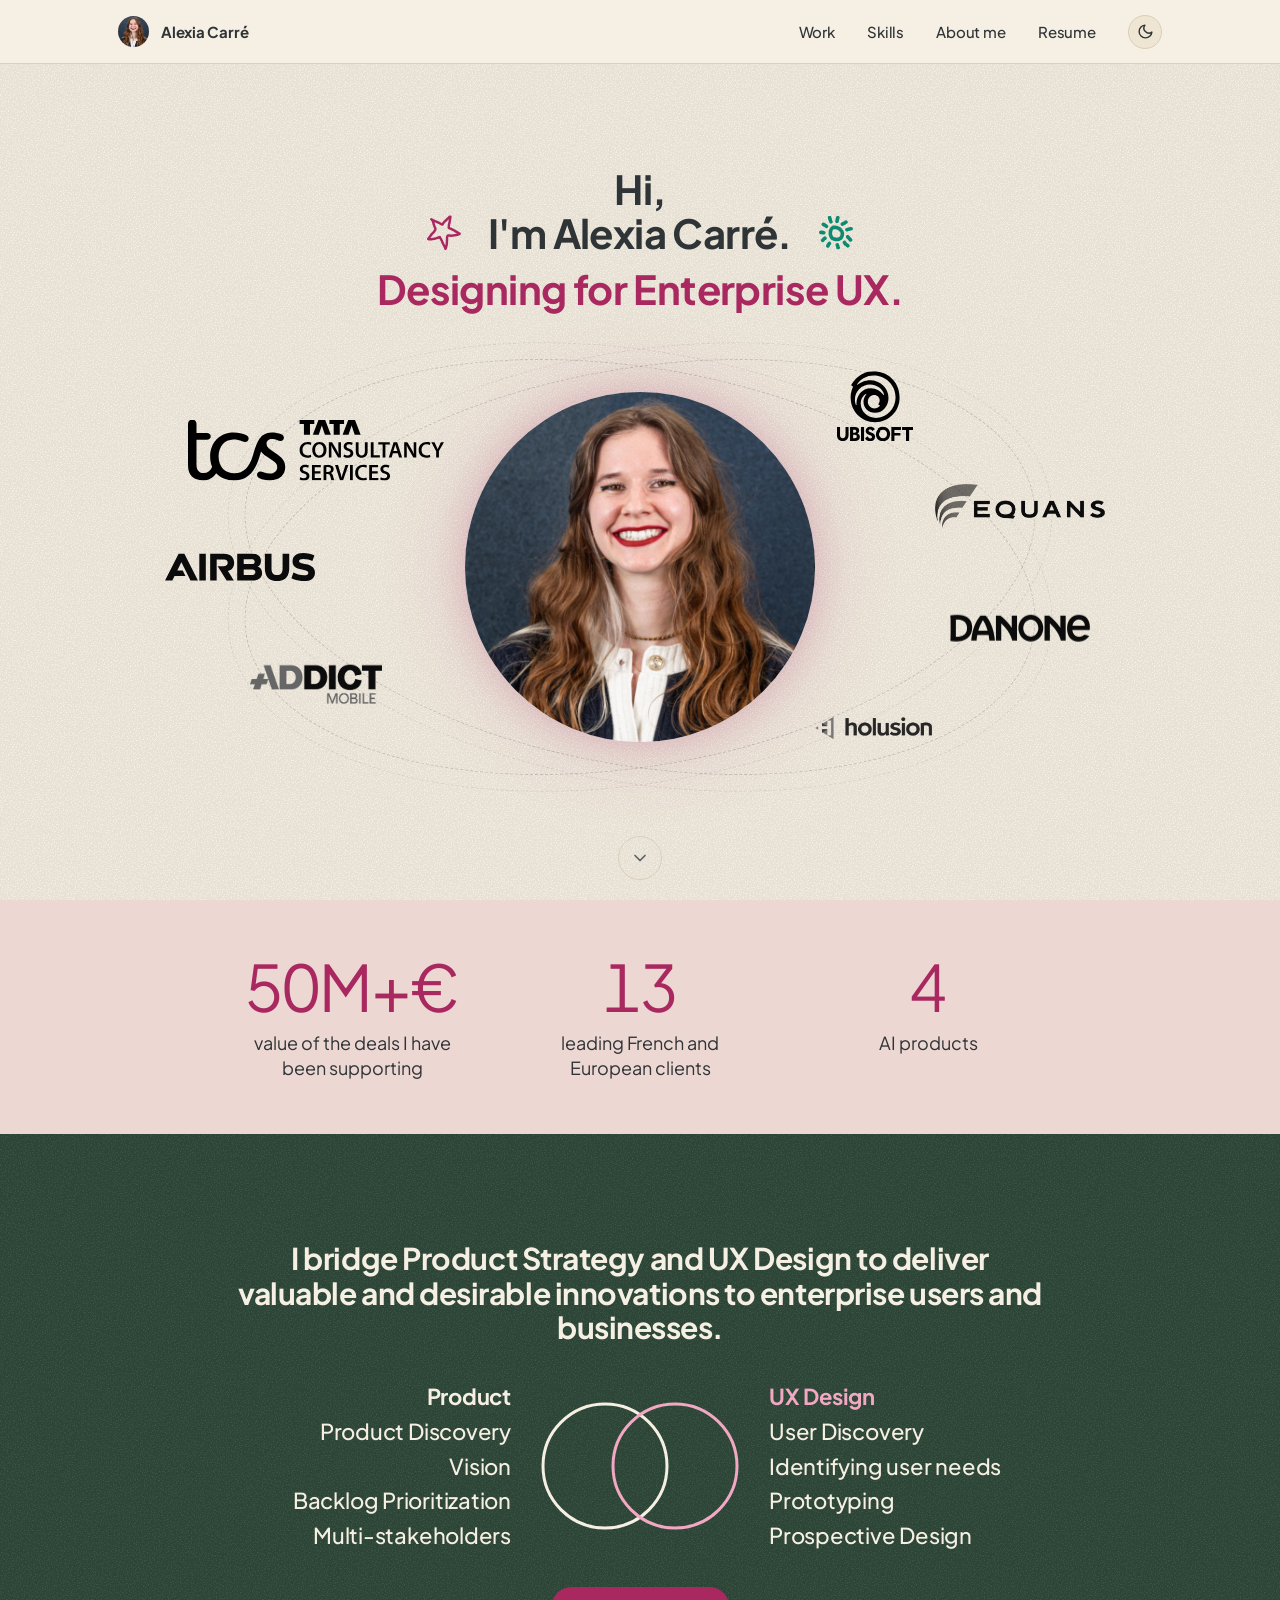
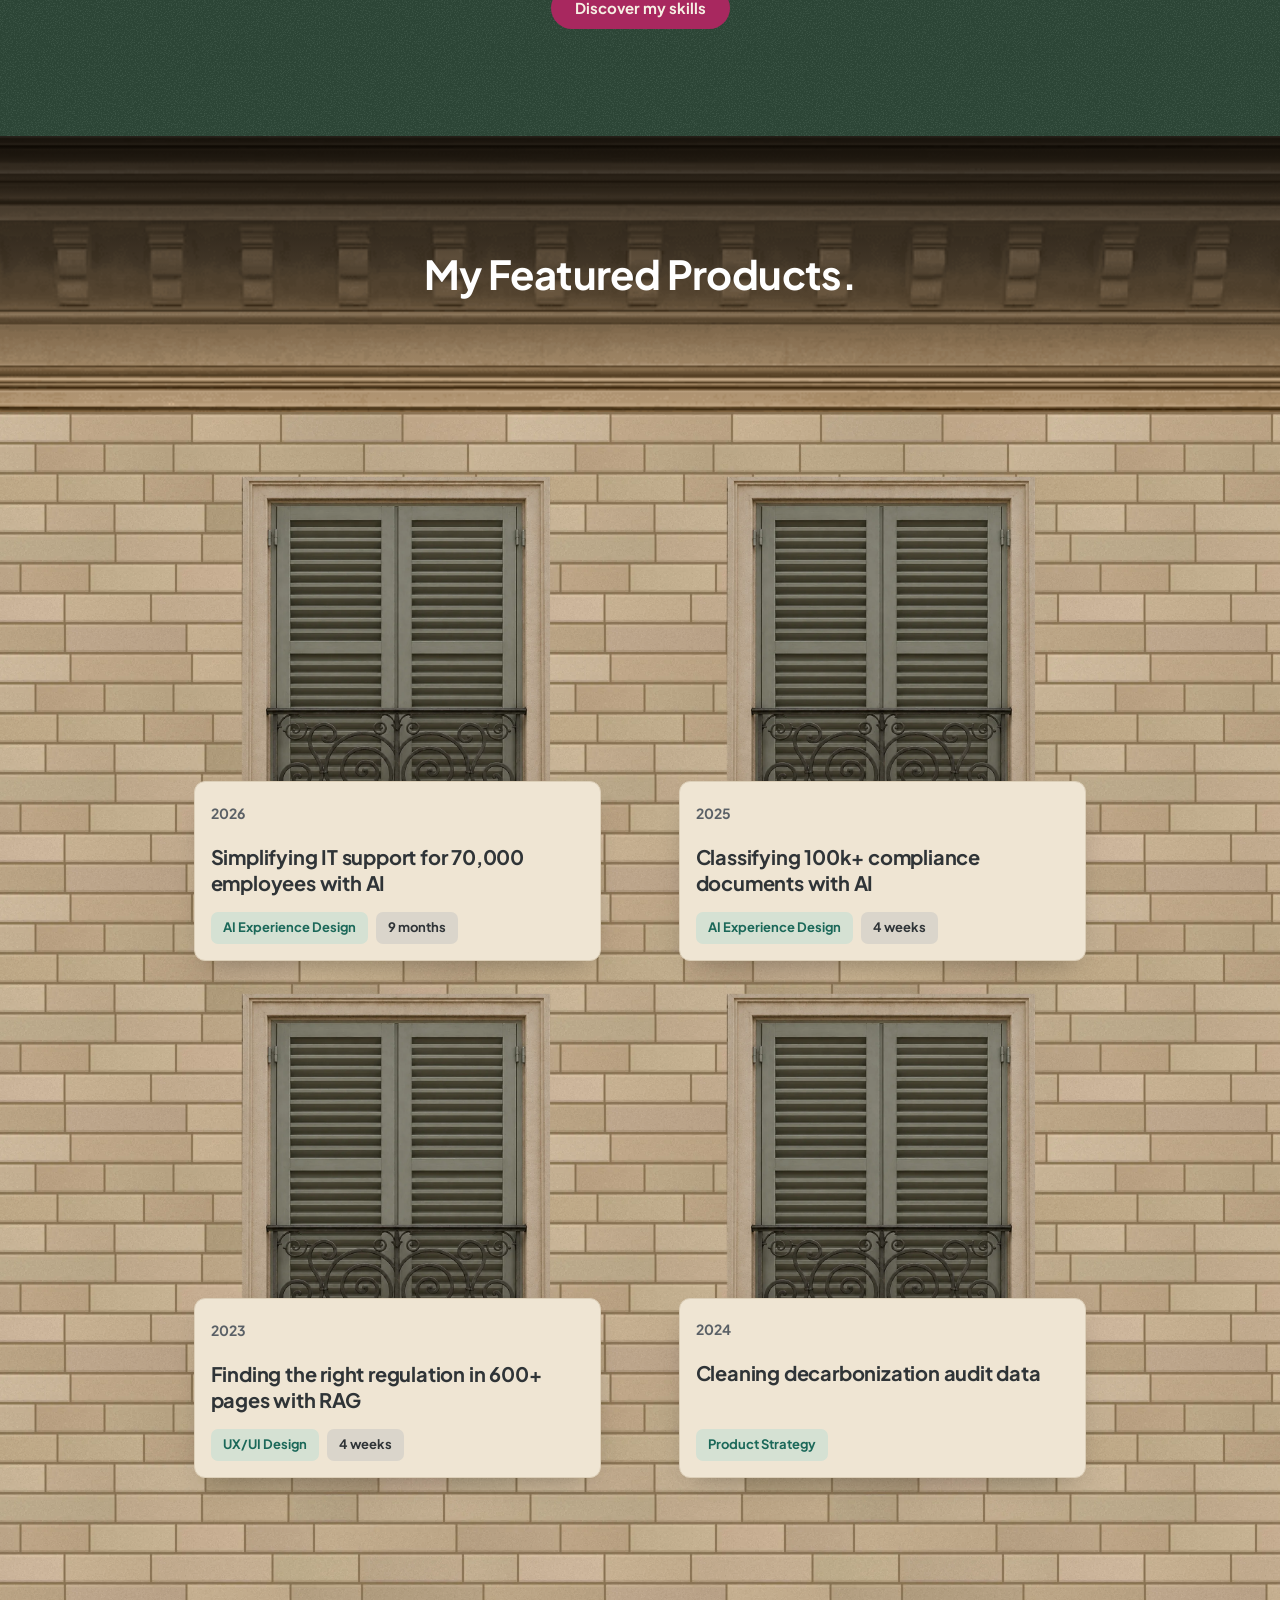
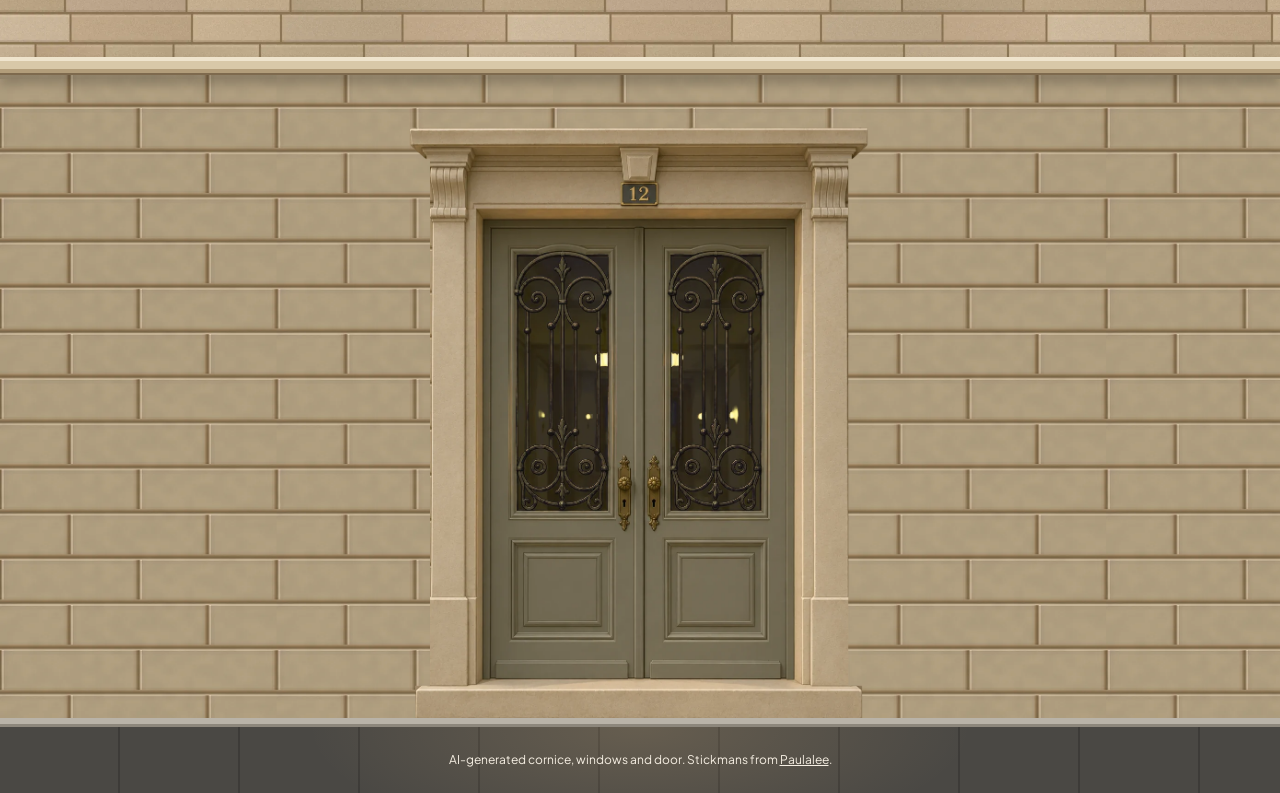
==== commit 79cb58fa: "Night closed shutters with light through the slats - New layer over the day shutters, opacity = --li" ====
--- a/index.html
+++ b/index.html
@@ -154,6 +154,7 @@
           <!-- Newest project first -->
           <li>
             <a class="window" href="it_support.html">
+              <span class="window__closed-night" aria-hidden="true"></span>
               <span class="window__day" aria-hidden="true"></span>
               <span class="window__card project-card">
                 <span class="project-card__top">
@@ -170,6 +171,7 @@
           </li>
           <li>
             <a class="window window--inspecting" href="data_tagging.html">
+              <span class="window__closed-night" aria-hidden="true"></span>
               <span class="window__day" aria-hidden="true"></span>
               <span class="window__card project-card">
                 <span class="project-card__top">
@@ -186,6 +188,7 @@
           </li>
           <li>
             <a class="window" href="fire_safety.html">
+              <span class="window__closed-night" aria-hidden="true"></span>
               <span class="window__day" aria-hidden="true"></span>
               <span class="window__card project-card">
                 <span class="project-card__top">
@@ -205,6 +208,7 @@
             <!-- Work in progress: no page yet, so it's a <div>, not a link.
                  window--soon: the shutters stay closed, only "Coming soon" appears -->
             <div class="window window--soon">
+              <span class="window__closed-night" aria-hidden="true"></span>
               <span class="window__day" aria-hidden="true"></span>
               <span class="window__card project-card">
                 <span class="project-card__top">
--- a/css/style.css
+++ b/css/style.css
@@ -1342,7 +1342,7 @@
 }
 
 .facade__wall {
-  padding: var(--section-y) var(--gutter);
+  padding: var(--space-7) var(--gutter) var(--section-y);
   /* Seamless brick tile, drawn at 2x and repeated at its real size (sharp
      on every screen, instead of one small photo stretched to cover) */
   background:
@@ -1359,14 +1359,15 @@
   list-style: none;
 }
 
-/* Each window stacks three layers:
-     ::before      = closed shutters (the same day and night)
-     .window__day  = open window, by day (rooms unlit)
-     ::after       = open window, at night (lit), on top, opacity × --lights
+/* Each window stacks four layers:
+     ::before              = closed shutters, by day
+     .window__closed-night = closed shutters, at night (light through the slats), opacity × --lights
+     .window__day          = open window, by day (rooms unlit)
+     ::after               = open window, at night (lit), on top, opacity × --lights
    On hover we fade the closed one out and the open ones in. */
 .window {
   --open-day: url("../assets/images/facade/window-day-open-overwhelmed.webp");
-  --open-night: url("../assets/images/facade/window-open-overwhelmed.png");
+  --open-night: url("../assets/images/facade/window-night-open-overwhelmed.webp");
   position: relative;
   /* flow-root (rather than block): a block that is "self-contained". Without it,
      the card's margin-top would "collapse" outside the window and the card would
@@ -1377,28 +1378,31 @@
 
 .window--inspecting {
   --open-day: url("../assets/images/facade/window-day-open-inspecting.webp");
-  --open-night: url("../assets/images/facade/window-open-inspecting.png");
+  --open-night: url("../assets/images/facade/window-night-open-inspecting.webp");
 }
 .window--cooking {
   --open-day: url("../assets/images/facade/window-day-open-cooking.webp");
-  --open-night: url("../assets/images/facade/window-open-cooking.png");
+  --open-night: url("../assets/images/facade/window-night-open-cooking.webp");
 }
 
 .window::before,
 .window::after,
+.window__closed-night,
 .window__day {
   content: "";
   position: absolute;
   inset: 0 0 auto;          /* pinned to the top… */
   aspect-ratio: 453 / 485;  /* …with the window's proportions */
-  background: center / contain no-repeat;
+  /* pinned to the top: the renders are wider than the box, the spare
+     height goes below them, where the project card sits */
+  background: center top / contain no-repeat;
   /* Windows darkened a little less than the wall: the lit window stands out at night */
   filter: brightness(calc(1 - var(--facade-dim) * 0.6));
   transition: opacity 0.3s ease, scale 0.4s var(--ease-spring);
 }
 
 .window::before {
-  background-image: url("../assets/images/facade/window-closed.png");
+  background-image: url("../assets/images/facade/window-closed.webp");
 }
 
 .window__day,
@@ -1408,7 +1412,20 @@
 }
 
 .window__day   { background-image: var(--open-day); }
-.window::after { background-image: var(--open-night); }
+
+.window__closed-night {
+  background-image: url("../assets/images/facade/window-closed-night.webp");
+  opacity: var(--lights);
+  filter: brightness(calc(1 - var(--facade-dim) * 0.3));   /* same as the lit open window */
+}
+
+.window:is(:hover, :focus-within, .is-open) .window__closed-night { opacity: 0; }
+.window--soon:is(:hover, :focus-within, .is-open) .window__closed-night { opacity: var(--lights); }
+.window::after {
+  background-image: var(--open-night);
+  /* the lit room must glow: dimmed less than the wall and the shutters */
+  filter: brightness(calc(1 - var(--facade-dim) * 0.3));
+}
 
 /* Opening: mouse hover, keyboard focus on the card,
    or .is-open class (added by JS on touchscreens) */
@@ -1480,7 +1497,7 @@
   .facade__cornice { height: 276px; }
   .facade__cornice h2 { font-size: 40px; }
   /* A bit more wall above/below: the facade is an illustration, it needs room */
-  .facade__wall { padding: calc(var(--section-y) + var(--space-8)) var(--gutter); }
+  .facade__wall { padding: var(--space-8) var(--gutter) calc(var(--section-y) + var(--space-8)); }
   .windows {
     grid-template-columns: repeat(2, 453px);
     gap: var(--space-6);
@@ -1511,7 +1528,10 @@
   /* width of the door render (1215 × 1295 px): in proportion with the
      windows (453 px), never wider than the screen */
   --door-w: min(560px, 100vw - 2 * var(--gutter));
-  --stone-veil: linear-gradient(rgb(14 21 18 / var(--facade-dim)), rgb(14 21 18 / var(--facade-dim)));
+  /* Night veil of the ground floor: plain black at 0.6 × --facade-dim, i.e. exactly
+     the brightness() filter applied to the door render, so the render's own
+     strip of wall and the wall of the page get the same shade */
+  --stone-veil: linear-gradient(rgb(0 0 0 / calc(var(--facade-dim) * 0.6)), rgb(0 0 0 / calc(var(--facade-dim) * 0.6)));
   position: relative;
 }
 
@@ -1557,8 +1577,9 @@
   outline-offset: 6px;
 }
 
-/* The closed render. Its own strip of wall (left/right) is faded out just
-   outside the cornice, so the door sits on the wall of the page */
+/* The closed render. A mask cut along the stone surround (cornice,
+   pilasters, plinth) hides the render's own wall: the door sits directly on
+   the wall of the page, so there are no joints to line up */
 .door__scene {
   position: relative;
   display: block;
@@ -1566,14 +1587,8 @@
   aspect-ratio: 1215 / 1295;
   background: url("../assets/images/facade/door-closed-day.webp") center / 100% 100% no-repeat;
   filter: brightness(calc(1 - var(--facade-dim) * 0.6));
-  -webkit-mask:
-    linear-gradient(90deg, transparent 8%, #000 10.5% 89.5%, transparent 92%),
-    linear-gradient(transparent, #000 1.5%);
-  -webkit-mask-composite: source-in;
-  mask:
-    linear-gradient(90deg, transparent 8%, #000 10.5% 89.5%, transparent 92%),
-    linear-gradient(transparent, #000 1.5%);
-  mask-composite: intersect;
+  -webkit-mask: url("../assets/images/facade/door-mask.png") 0 0 / 100% 100% no-repeat;
+  mask: url("../assets/images/facade/door-mask.png") 0 0 / 100% 100% no-repeat;
 }
 
 /* Night twins of the door layers: same image, lamps on, opacity = --lights */
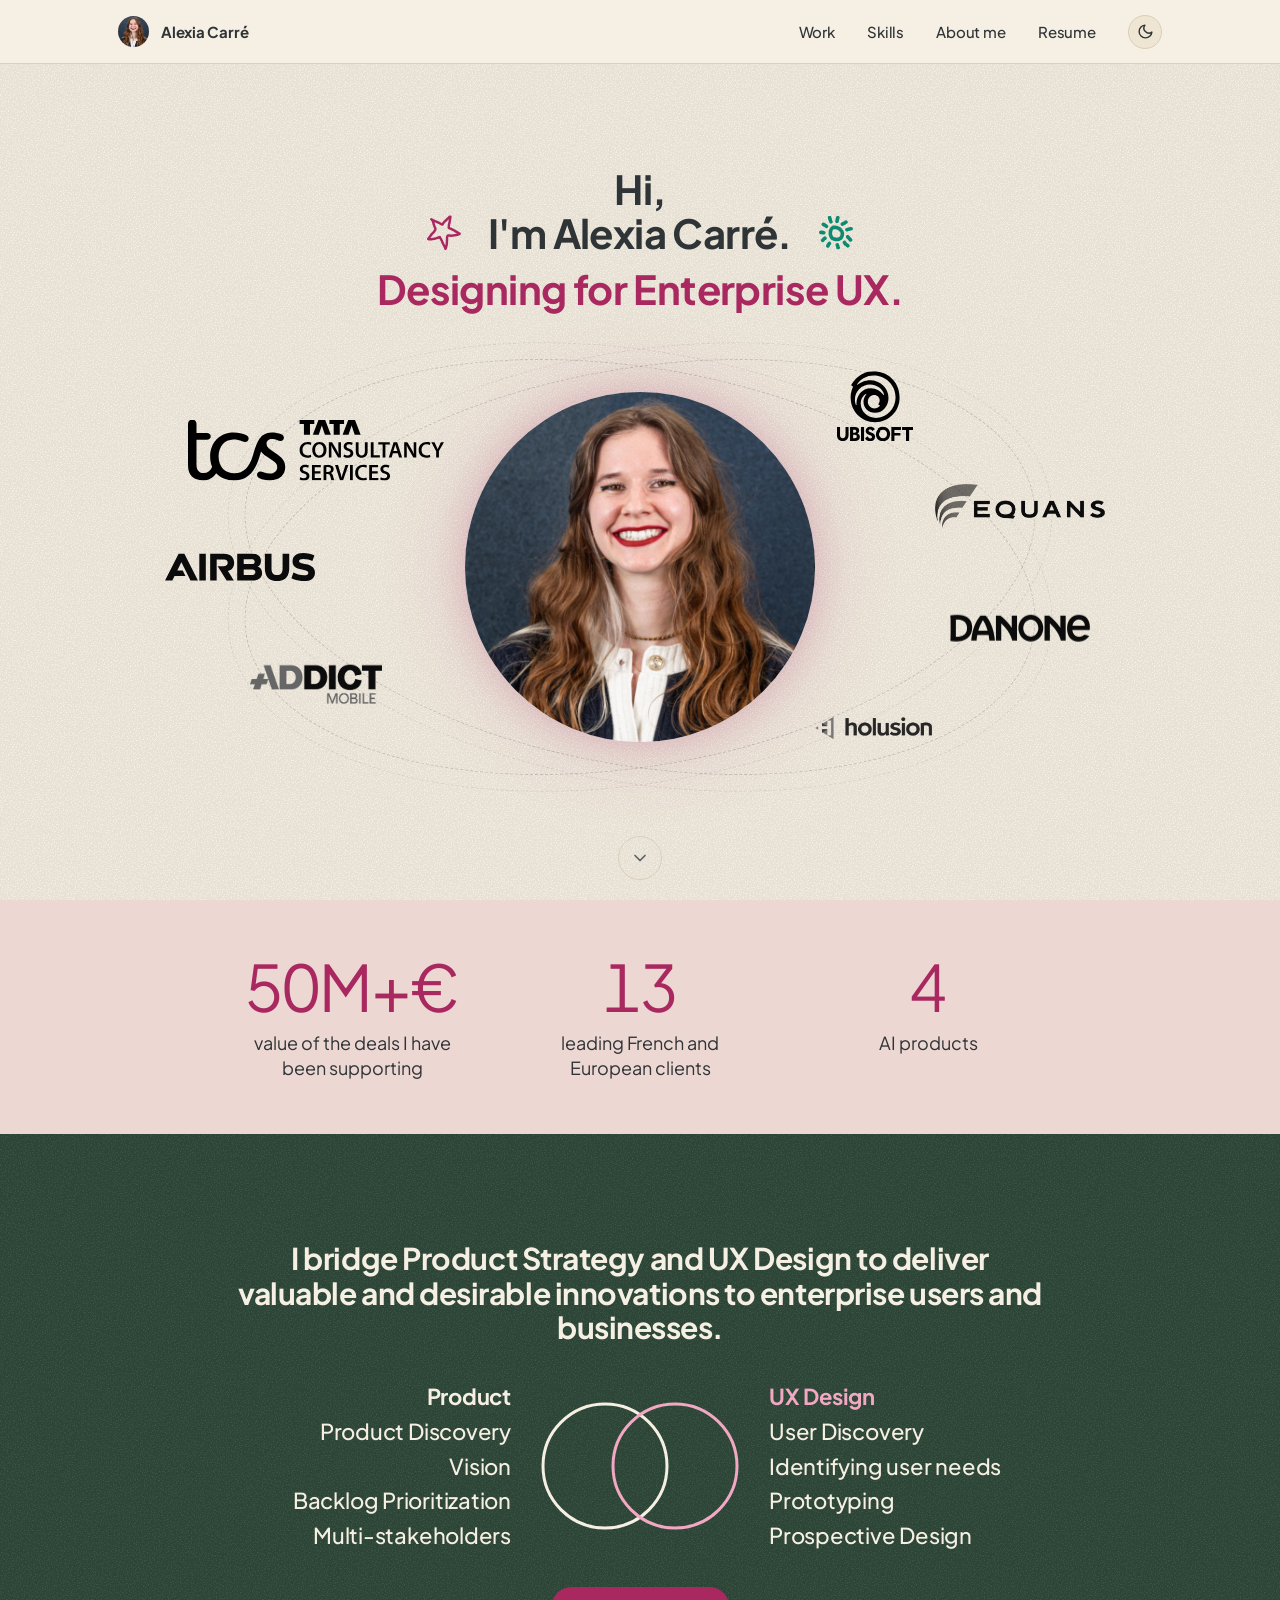
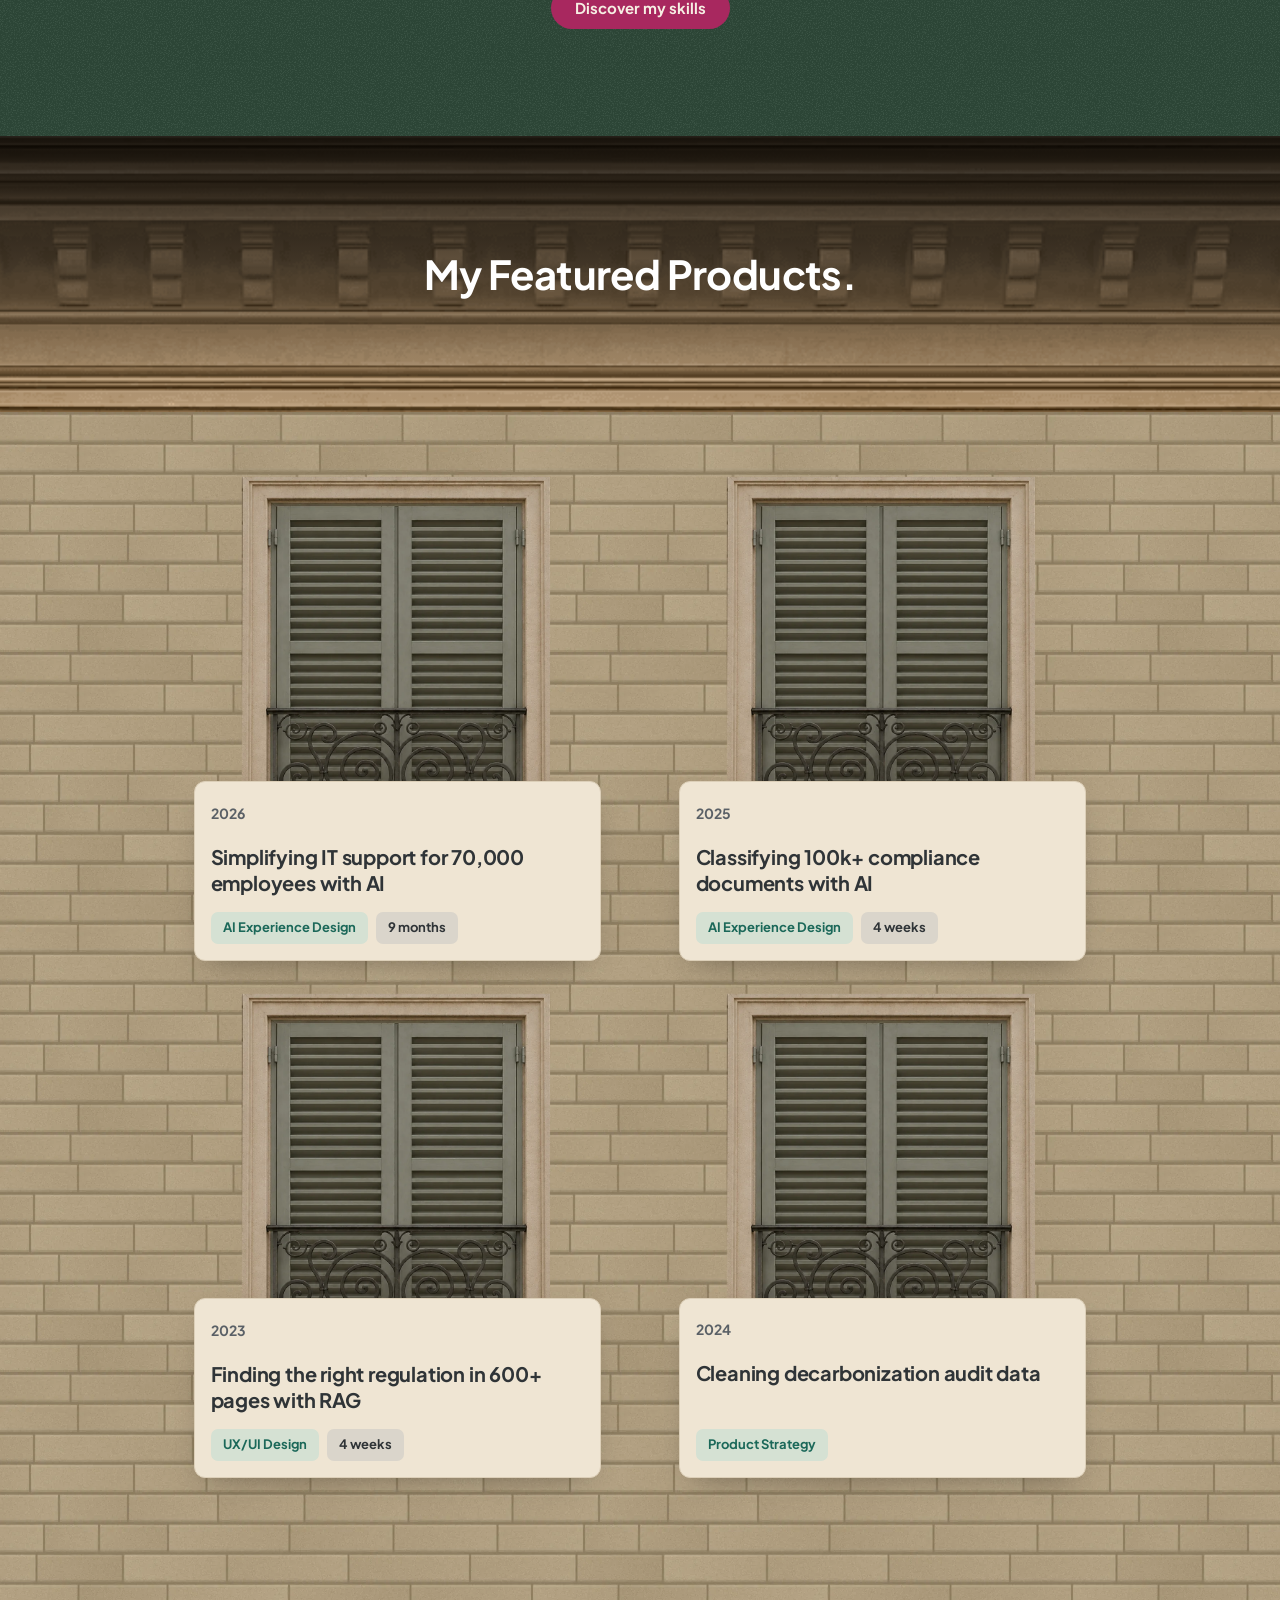
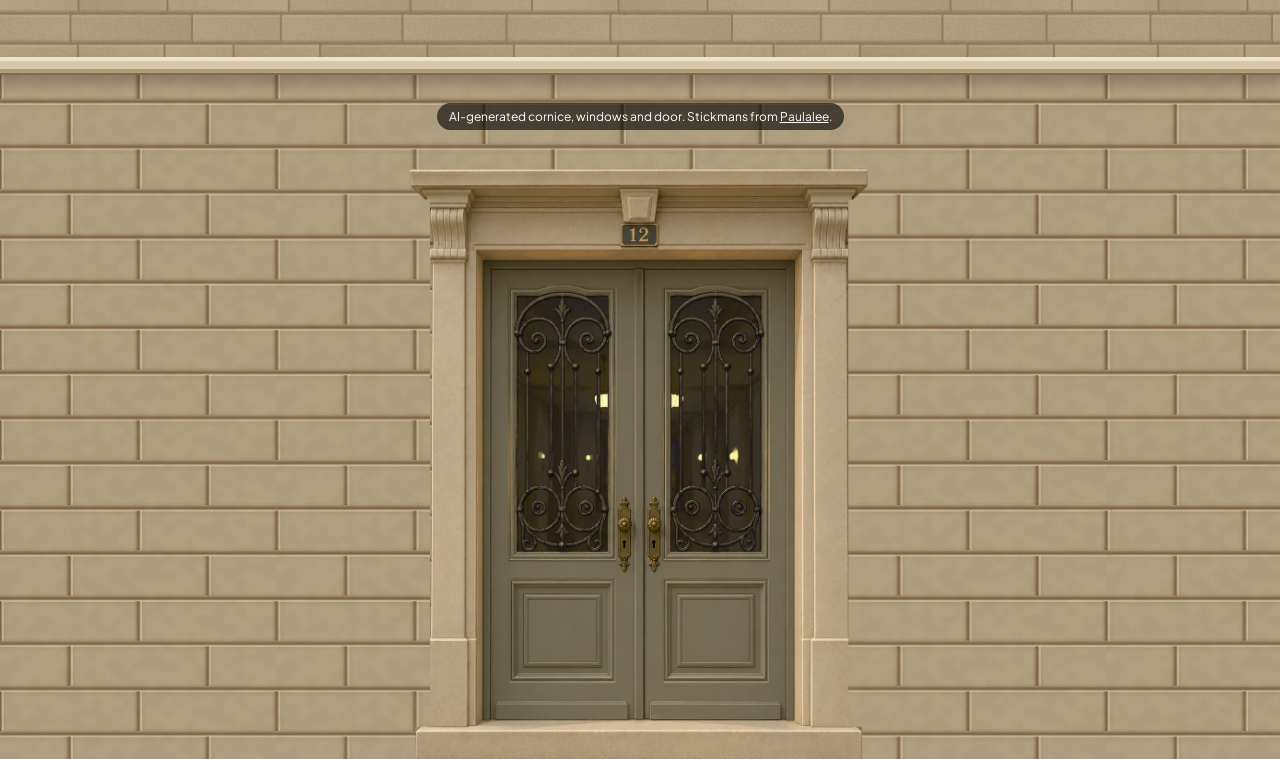
==== commit 3eacbfac: "No pavement: the door stands on the bottom edge of the page - Sidewalk removed; the credits move ont" ====
--- a/index.html
+++ b/index.html
@@ -226,10 +226,13 @@
 
       </div>
 
-      <!-- GROUND FLOOR: a Haussmann door that leads to the About page,
-           and the sidewalk (= the page footer) -->
+      <!-- GROUND FLOOR: a Haussmann door that leads to the About page.
+           It is the last thing on the page: the door stands on its bottom edge. -->
       <div class="ground">
         <div class="ground__floor">
+          <!-- Credits, written on the wall above the door -->
+          <p class="facade__credits">AI-generated cornice, windows and door. Stickmans from <a href="https://www.flaticon.com/fr/auteurs/paulalee">Paulalee</a>.</p>
+
           <!-- The door: closed render on top of everything at rest. When it
                opens (hover, keyboard focus, or mid-screen on touch: js/main.js)
                the hall and the open leaves fade in; the hall drifts a little
@@ -244,11 +247,6 @@
             <span class="visually-hidden">Get to know me</span>
           </a>
         </div>
-
-        <!-- The sidewalk: the page footer -->
-        <div class="sidewalk">
-          <p class="facade__credits">AI-generated cornice, windows and door. Stickmans from <a href="https://www.flaticon.com/fr/auteurs/paulalee">Paulalee</a>.</p>
-        </div>
       </div>
     </section>
 
--- a/css/style.css
+++ b/css/style.css
@@ -74,7 +74,7 @@
     --logo-filter: invert(1) hue-rotate(180deg); /* black logos → light */
     --facade-dim: 0.5;                           /* "no brown in dark": darkened facade */
     --lights: 1;
-    --lights-delay: 0.7s;                        /* …and come on once dusk has fallen */
+    --lights-delay: 0.45s;                        /* …and come on once dusk has fallen */
     --tag-darken: 0%;                            /* the dark-mode colors already pass */
   }
 }
@@ -101,7 +101,7 @@
   --logo-filter: invert(1) hue-rotate(180deg);
   --facade-dim: 0.5;
   --lights: 1;
-  --lights-delay: 0.7s;
+  --lights-delay: 0.45s;
   --tag-darken: 0%;
 }
 
@@ -1298,20 +1298,20 @@
 
 /* ---------- HOME: building facade ---------- */
 .facade {
-  transition: --facade-dim 1.6s ease-in-out;
+  transition: --facade-dim 1.1s ease-in-out;
 }
 
 /* Lamps: each window / the door animates its own --lights, one after the
    other (--stagger), like neighbours switching their lights on */
 .window,
 .door {
-  transition: --lights 1.4s cubic-bezier(0.5, 0, 0.3, 1) calc(var(--lights-delay) + var(--stagger, 0s));
-}
-
-.windows > li:nth-child(2) .window { --stagger: 0.35s; }
-.windows > li:nth-child(3) .window { --stagger: 0.7s; }
-.windows > li:nth-child(4) .window { --stagger: 1s; }
-.door { --stagger: 0.5s; }
+  transition: --lights 0.9s cubic-bezier(0.5, 0, 0.3, 1) calc(var(--lights-delay) + var(--stagger, 0s));
+}
+
+.windows > li:nth-child(2) .window { --stagger: 0.2s; }
+.windows > li:nth-child(3) .window { --stagger: 0.4s; }
+.windows > li:nth-child(4) .window { --stagger: 0.6s; }
+.door { --stagger: 0.3s; }
 
 @media (prefers-reduced-motion: reduce) {
   .facade, .window, .door { transition: none; }
@@ -1346,7 +1346,8 @@
   /* Seamless brick tile, drawn at 2x and repeated at its real size (sharp
      on every screen, instead of one small photo stretched to cover) */
   background:
-    linear-gradient(rgb(14 21 18 / var(--facade-dim)), rgb(14 21 18 / var(--facade-dim))),
+    /* night veil: same as the ground floor and the renders (black, 0.6 × --facade-dim) */
+    linear-gradient(rgb(0 0 0 / calc(var(--facade-dim) * 0.6)), rgb(0 0 0 / calc(var(--facade-dim) * 0.6))),
     url("../assets/images/facade/bricks.webp") center top / 540px 240px repeat;
 }
 
@@ -1519,10 +1520,10 @@
   }
 }
 
-/* ---------- HOME: ground floor (Haussmann door) + sidewalk ----------
-   The facade ends like a Paris building: a stone string course, the ground
-   floor with the door (→ About page), and the sidewalk, which is the page
-   footer. The door is an AI render (closed / open), split into layers.
+/* ---------- HOME: ground floor (Haussmann door) ----------
+   The facade ends like a Paris building: a stone string course, then the
+   ground floor with the door (→ About page), which stands on the bottom
+   edge of the page. The door is an AI render (closed / open), split into layers.
    Only the veil (--facade-dim) darkens the stone in dark mode. */
 .ground {
   /* width of the door render (1215 × 1295 px): in proportion with the
@@ -1542,7 +1543,7 @@
   position: relative;
   display: grid;
   justify-items: center;
-  padding: var(--space-8) var(--gutter) 0;
+  padding: calc(22px + var(--space-5)) var(--gutter) 0;   /* 22 px: the string course */
   background:
     var(--stone-veil),
     url("../assets/images/facade/stone-wall.webp")
@@ -1644,42 +1645,20 @@
 .door:is(:hover, :focus-visible, .is-open) .door__open { opacity: 1; }
 .door:is(:hover, :focus-visible, .is-open) .door__hall { scale: 1.07; }   /* a slow step "into" the hall */
 
-/* --- Sidewalk (footer): curb, paving, and the light from the open door --- */
-.sidewalk {
-  position: relative;
-  padding: var(--space-6) var(--gutter) var(--space-5);
-  background:
-    linear-gradient(#b9b3a8 0 6px, #8d877c 6px 9px, transparent 9px),
-    repeating-linear-gradient(90deg, transparent 0 118px, rgb(0 0 0 / 0.18) 118px 120px),
-    #4a4844;
-  overflow: hidden;
-}
-
-.sidewalk::before {
-  content: "";
-  position: absolute;
-  top: 9px;
-  left: 50%;
-  width: calc(var(--door-w) * 1.2);
-  height: 120px;
-  translate: -50% 0;
-  background: radial-gradient(ellipse at 50% 0, rgb(255 210 140 / 0.45), transparent 70%);
-  opacity: 0.35;
-  transition: opacity 0.6s ease;
-  pointer-events: none;
-}
-
-.ground:has(.door:is(:hover, :focus-visible, .is-open)) .sidewalk::before { opacity: 1; }
-
-.sidewalk .facade__credits {
-  position: relative;
-  margin: 0;
-  color: #f6efe3;
+/* Credits written on the wall, above the door: small, on a dark
+   translucent pill so they stay readable over the stone */
+.ground .facade__credits {
+  max-width: 100%;
+  margin: 0 0 var(--space-6);
+  padding: var(--space-1) var(--space-3);
+  border-radius: var(--radius-pill);
+  background: rgb(0 0 0 / 0.6);
+  color: #fff;
   font-size: 12px;
   text-align: center;
 }
 
-.sidewalk .facade__credits a { text-decoration: underline; }
+.ground .facade__credits a { text-decoration: underline; }
 
 @media (prefers-reduced-motion: reduce) {
   .door__open, .door__hall { transition: none; }
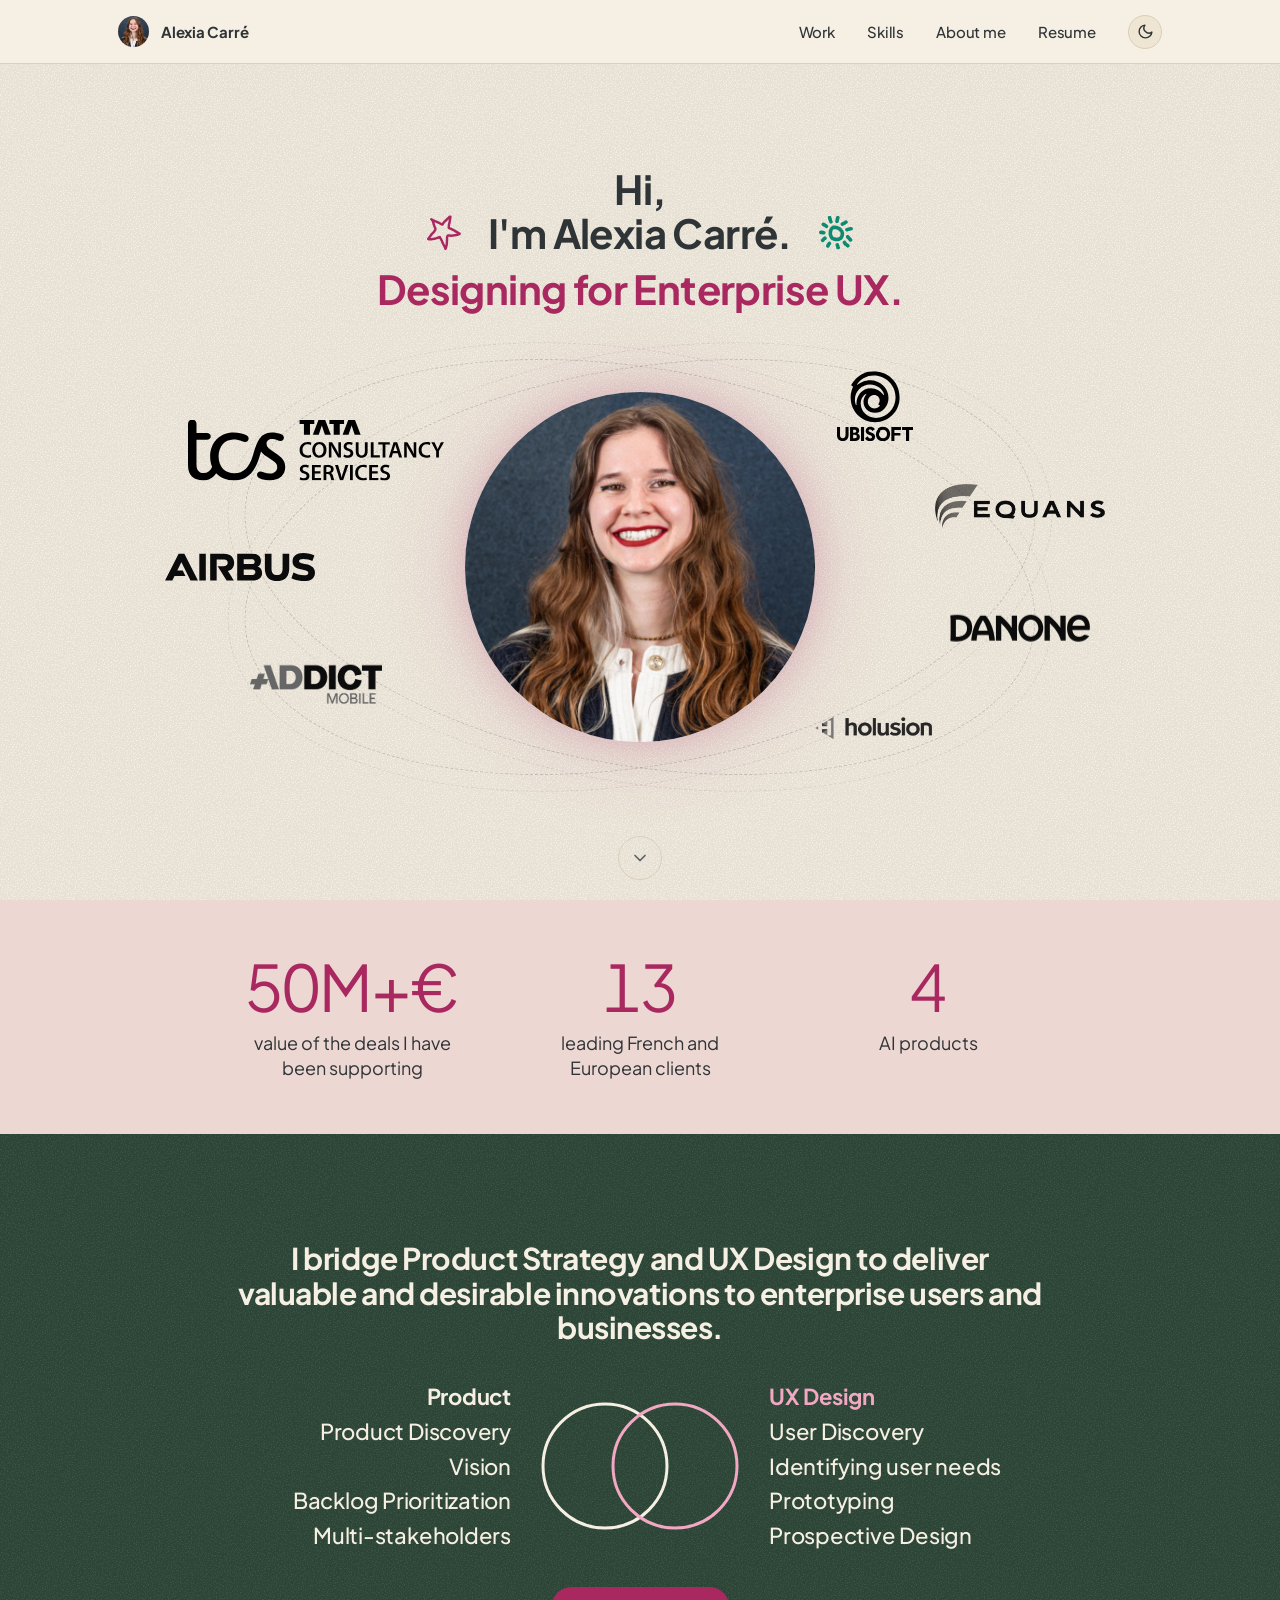
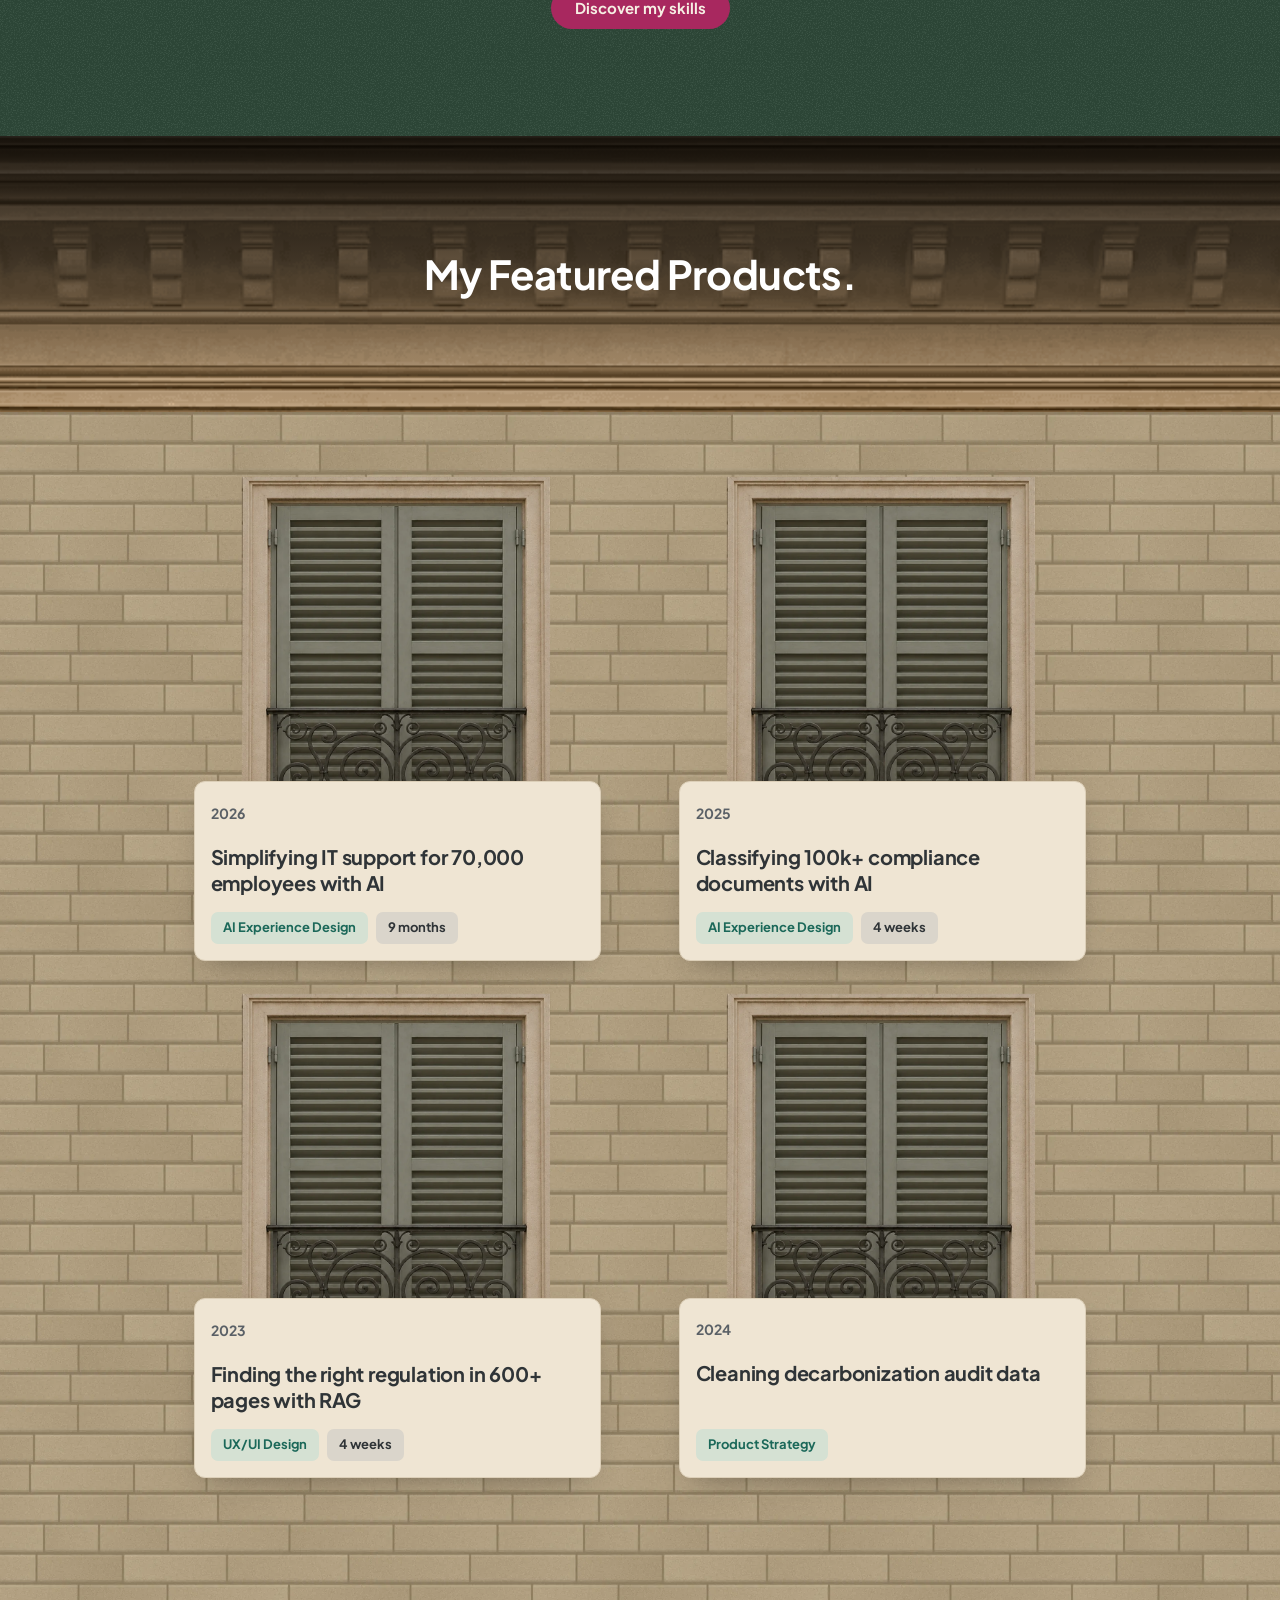
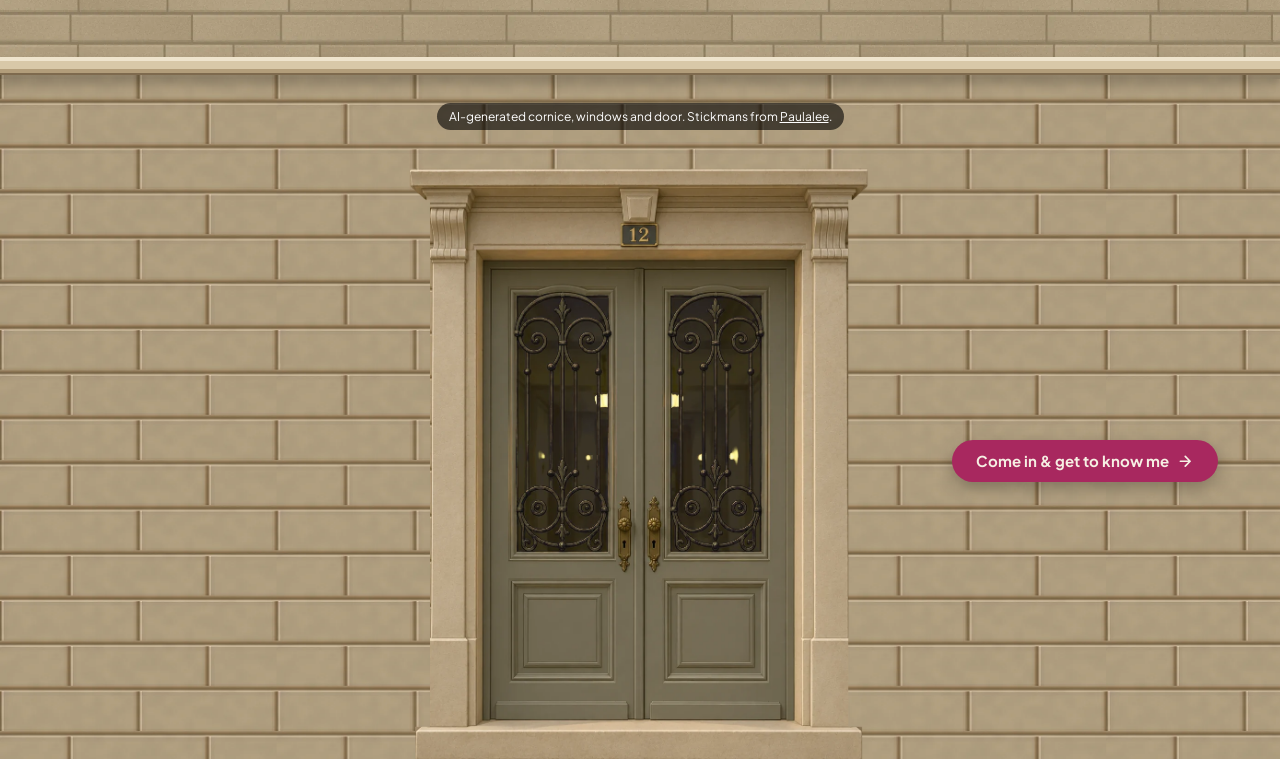
==== commit c0399cae: "Call to action at door level: Come in and get to know me - Primary button beside the door (above it " ====
--- a/index.html
+++ b/index.html
@@ -237,14 +237,21 @@
                opens (hover, keyboard focus, or mid-screen on touch: js/main.js)
                the hall and the open leaves fade in; the hall drifts a little
                behind the leaves (parallax). -->
-          <a class="door" href="about.html" data-door>
+          <!-- The door is clickable with the mouse, but the keyboard and screen
+               readers get ONE link: the call to action next to it (tabindex -1
+               + aria-hidden on the door). Focusing the CTA opens the door too. -->
+          <a class="door" href="about.html" data-door tabindex="-1" aria-hidden="true">
             <span class="door__scene" aria-hidden="true">
               <span class="door__open">
                 <span class="door__hole"><span class="door__hall"></span></span>
                 <span class="door__leaves"></span>
               </span>
             </span>
-            <span class="visually-hidden">Get to know me</span>
+          </a>
+
+          <a class="btn btn--primary door-cta" href="about.html">
+            Come in &amp; get to know me
+            <svg viewBox="0 0 24 24" fill="none" stroke="currentColor" stroke-width="2.5" stroke-linecap="round" stroke-linejoin="round" aria-hidden="true"><path d="M5 12h14M12 5l7 7-7 7"/></svg>
           </a>
         </div>
       </div>
--- a/css/style.css
+++ b/css/style.css
@@ -1542,6 +1542,9 @@
 .ground__floor {
   position: relative;
   display: grid;
+  /* door centered, the call to action beside it, at mid height */
+  grid-template-columns: 1fr auto 1fr;
+  column-gap: var(--space-6);
   justify-items: center;
   padding: calc(22px + var(--space-5)) var(--gutter) 0;   /* 22 px: the string course */
   background:
@@ -1645,9 +1648,30 @@
 .door:is(:hover, :focus-visible, .is-open) .door__open { opacity: 1; }
 .door:is(:hover, :focus-visible, .is-open) .door__hall { scale: 1.07; }   /* a slow step "into" the hall */
 
+.door { grid-column: 2; }
+
+/* Call to action at door level. Hovering or focusing it opens the door. */
+.door-cta {
+  grid-column: 3;
+  justify-self: start;
+  align-self: center;
+  box-shadow: 0 6px 16px rgb(0 0 0 / 0.25);
+}
+
+.ground__floor:has(.door-cta:is(:hover, :focus-visible)) .door__open { opacity: 1; }
+.ground__floor:has(.door-cta:is(:hover, :focus-visible)) .door__hall { scale: 1.07; }
+
+/* Below 1200 px there is no room beside the 560 px door: the CTA goes above it */
+@media (max-width: 1199px) {
+  .ground__floor { grid-template-columns: 1fr; }
+  .door { grid-column: 1; grid-row: 3; }
+  .door-cta { grid-column: 1; grid-row: 2; justify-self: center; margin-bottom: var(--space-6); }
+}
+
 /* Credits written on the wall, above the door: small, on a dark
    translucent pill so they stay readable over the stone */
 .ground .facade__credits {
+  grid-column: 1 / -1;
   max-width: 100%;
   margin: 0 0 var(--space-6);
   padding: var(--space-1) var(--space-3);
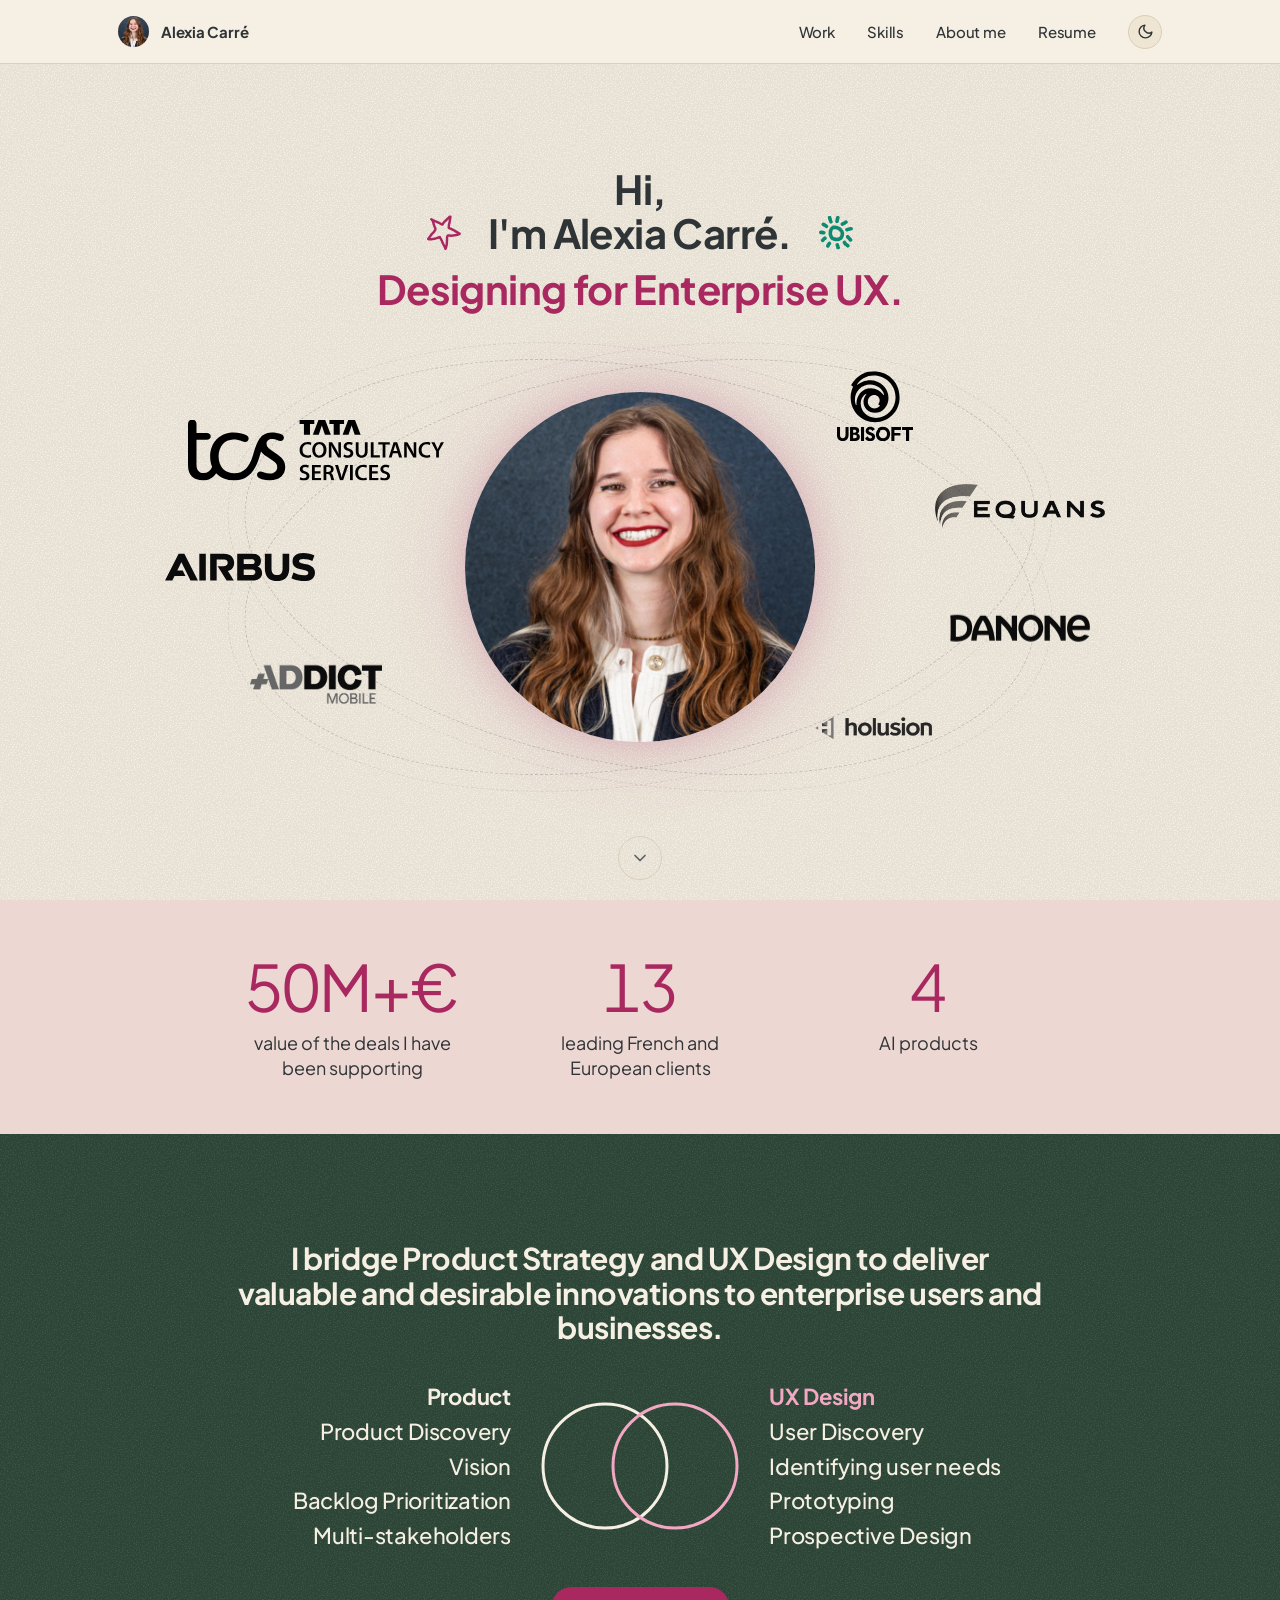
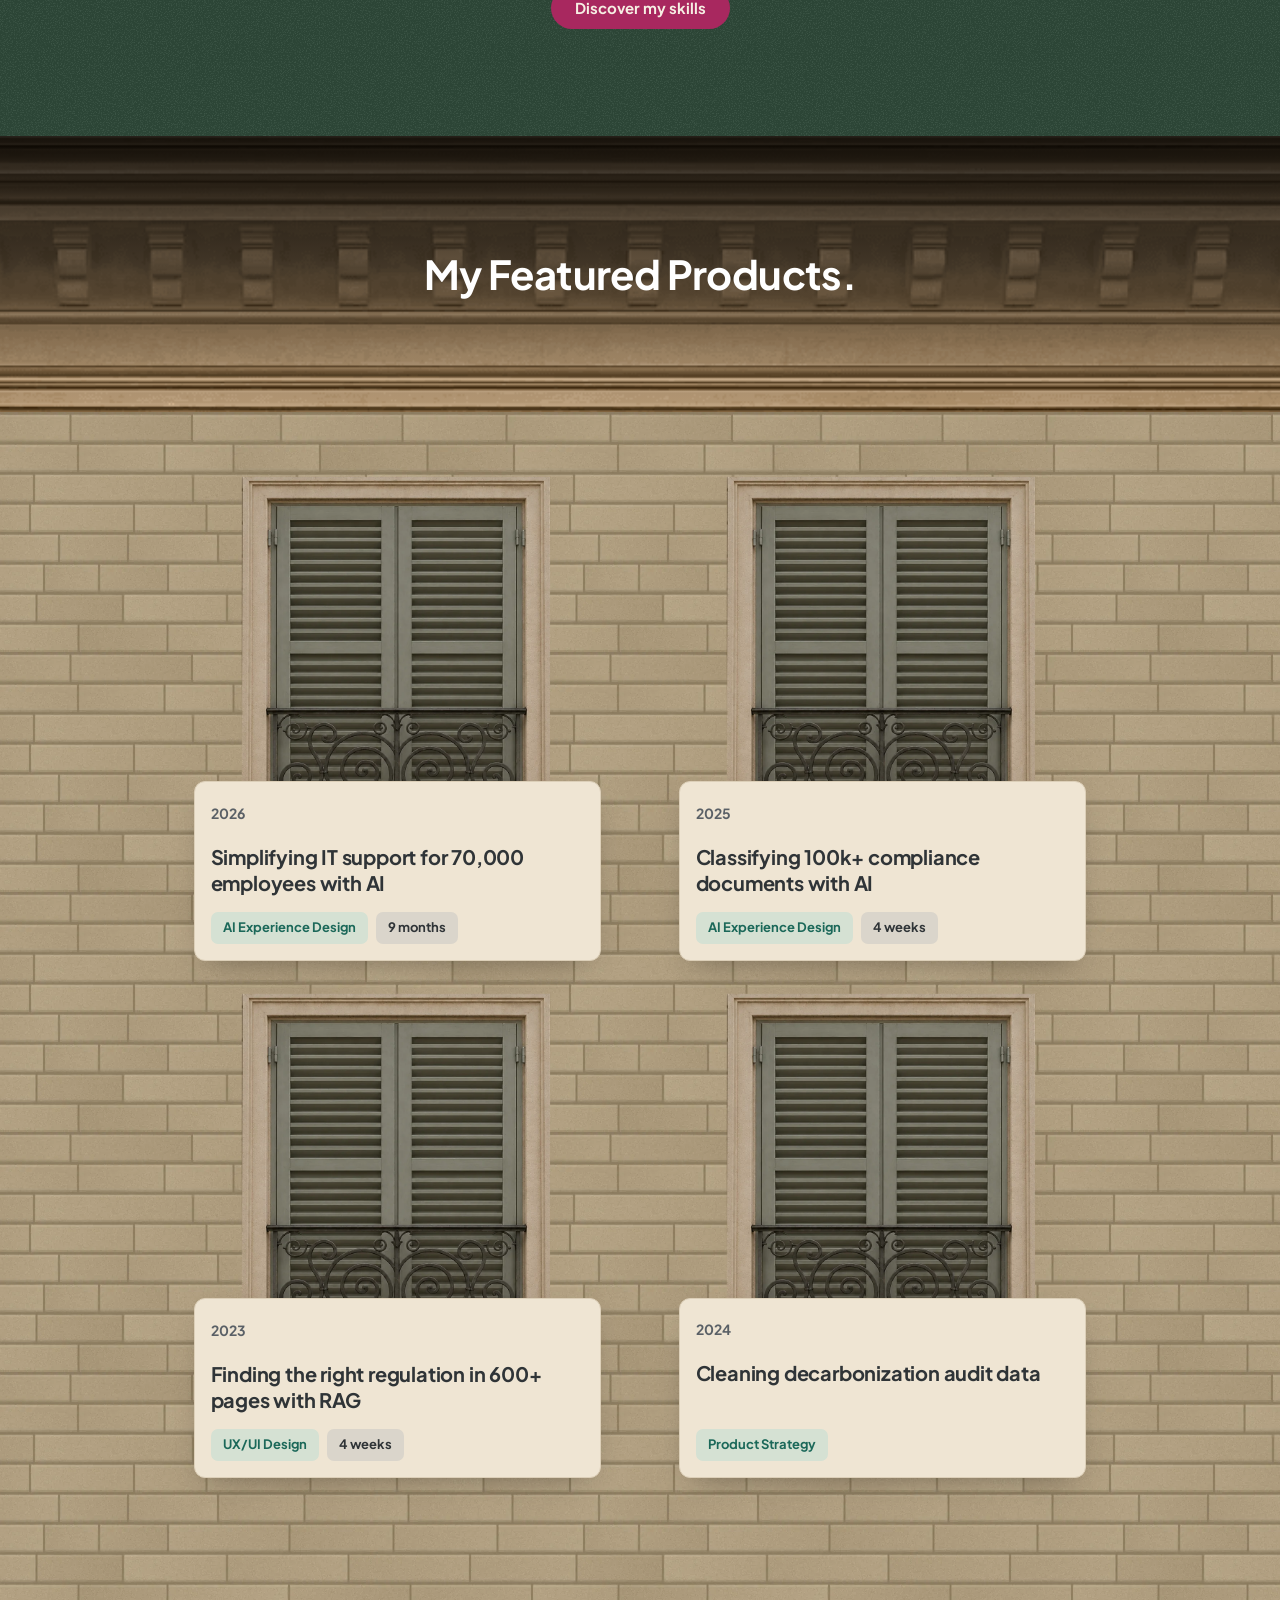
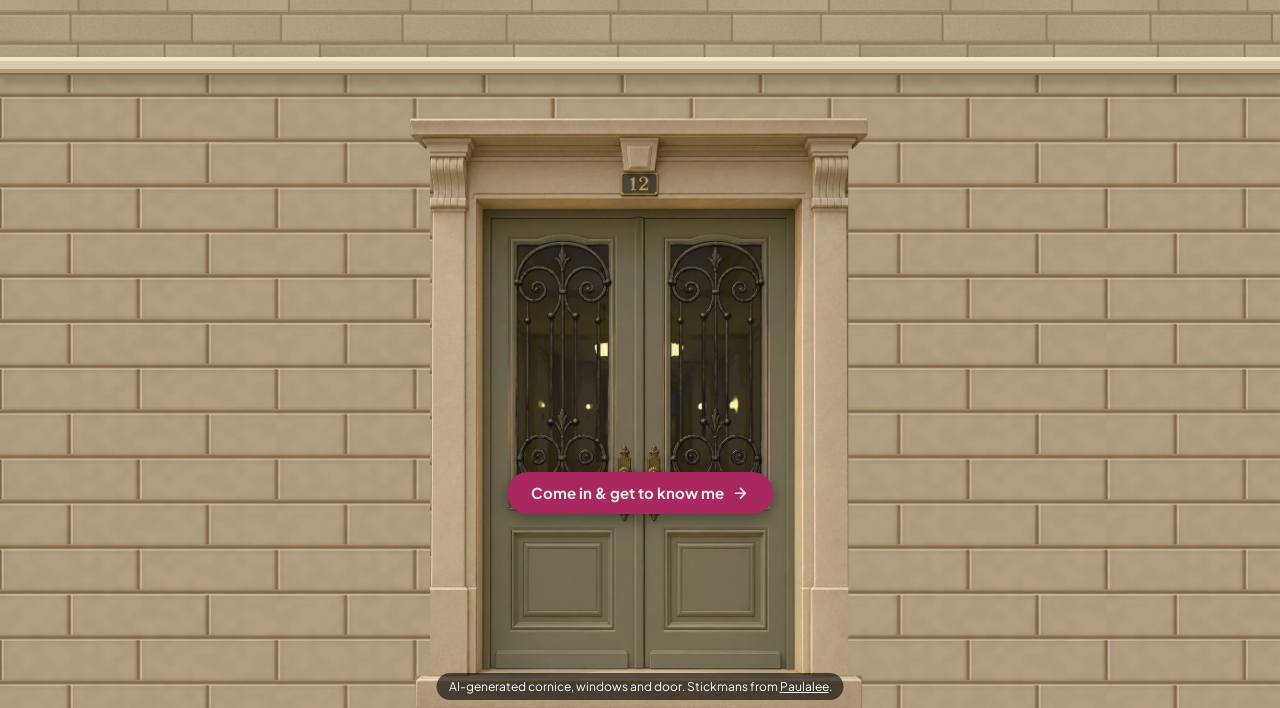
==== commit 10252885: "Call to action on the door itself, credits at the very bottom of the page Co-Authored-By: Claude Opu" ====
--- a/index.html
+++ b/index.html
@@ -230,29 +230,31 @@
            It is the last thing on the page: the door stands on its bottom edge. -->
       <div class="ground">
         <div class="ground__floor">
-          <!-- Credits, written on the wall above the door -->
-          <p class="facade__credits">AI-generated cornice, windows and door. Stickmans from <a href="https://www.flaticon.com/fr/auteurs/paulalee">Paulalee</a>.</p>
-
           <!-- The door: closed render on top of everything at rest. When it
                opens (hover, keyboard focus, or mid-screen on touch: js/main.js)
                the hall and the open leaves fade in; the hall drifts a little
                behind the leaves (parallax). -->
-          <!-- The door is clickable with the mouse, but the keyboard and screen
-               readers get ONE link: the call to action next to it (tabindex -1
-               + aria-hidden on the door). Focusing the CTA opens the door too. -->
-          <a class="door" href="about.html" data-door tabindex="-1" aria-hidden="true">
-            <span class="door__scene" aria-hidden="true">
-              <span class="door__open">
-                <span class="door__hole"><span class="door__hall"></span></span>
-                <span class="door__leaves"></span>
-              </span>
-            </span>
-          </a>
-
-          <a class="btn btn--primary door-cta" href="about.html">
-            Come in &amp; get to know me
-            <svg viewBox="0 0 24 24" fill="none" stroke="currentColor" stroke-width="2.5" stroke-linecap="round" stroke-linejoin="round" aria-hidden="true"><path d="M5 12h14M12 5l7 7-7 7"/></svg>
-          </a>
+          <div class="door-wrap">
+            <!-- The door is clickable with the mouse, but the keyboard and screen
+                 readers get ONE link: the call to action placed on it (tabindex -1
+                 + aria-hidden on the door). Focusing the CTA opens the door too. -->
+            <a class="door" href="about.html" data-door tabindex="-1" aria-hidden="true">
+              <span class="door__scene" aria-hidden="true">
+                <span class="door__open">
+                  <span class="door__hole"><span class="door__hall"></span></span>
+                  <span class="door__leaves"></span>
+                </span>
+              </span>
+            </a>
+
+            <a class="btn btn--primary door-cta" href="about.html">
+              Come in &amp; get to know me
+              <svg viewBox="0 0 24 24" fill="none" stroke="currentColor" stroke-width="2.5" stroke-linecap="round" stroke-linejoin="round" aria-hidden="true"><path d="M5 12h14M12 5l7 7-7 7"/></svg>
+            </a>
+          </div>
+
+          <!-- Credits, at the very bottom of the page -->
+          <p class="facade__credits">AI-generated cornice, windows and door. Stickmans from <a href="https://www.flaticon.com/fr/auteurs/paulalee">Paulalee</a>.</p>
         </div>
       </div>
     </section>
--- a/css/style.css
+++ b/css/style.css
@@ -1542,11 +1542,8 @@
 .ground__floor {
   position: relative;
   display: grid;
-  /* door centered, the call to action beside it, at mid height */
-  grid-template-columns: 1fr auto 1fr;
-  column-gap: var(--space-6);
   justify-items: center;
-  padding: calc(22px + var(--space-5)) var(--gutter) 0;   /* 22 px: the string course */
+  padding: calc(22px + var(--space-6)) var(--gutter) 0;   /* 22 px: the string course */
   background:
     var(--stone-veil),
     url("../assets/images/facade/stone-wall.webp")
@@ -1648,32 +1645,36 @@
 .door:is(:hover, :focus-visible, .is-open) .door__open { opacity: 1; }
 .door:is(:hover, :focus-visible, .is-open) .door__hall { scale: 1.07; }   /* a slow step "into" the hall */
 
-.door { grid-column: 2; }
-
-/* Call to action at door level. Hovering or focusing it opens the door. */
+/* The door and its call to action, placed on the leaves */
+.door-wrap {
+  position: relative;
+}
+
 .door-cta {
-  grid-column: 3;
-  justify-self: start;
-  align-self: center;
-  box-shadow: 0 6px 16px rgb(0 0 0 / 0.25);
-}
-
-.ground__floor:has(.door-cta:is(:hover, :focus-visible)) .door__open { opacity: 1; }
-.ground__floor:has(.door-cta:is(:hover, :focus-visible)) .door__hall { scale: 1.07; }
-
-/* Below 1200 px there is no room beside the 560 px door: the CTA goes above it */
-@media (max-width: 1199px) {
-  .ground__floor { grid-template-columns: 1fr; }
-  .door { grid-column: 1; grid-row: 3; }
-  .door-cta { grid-column: 1; grid-row: 2; justify-self: center; margin-bottom: var(--space-6); }
-}
-
-/* Credits written on the wall, above the door: small, on a dark
+  position: absolute;
+  left: 50%;
+  top: 64%;                 /* on the lower panels of the leaves */
+  translate: -50% -50%;
+  box-shadow: 0 6px 16px rgb(0 0 0 / 0.35);
+}
+
+.door-cta:hover { transform: none; translate: -50% calc(-50% - 2px); }
+
+/* Hovering or focusing the CTA opens the door */
+.door-wrap:has(.door-cta:is(:hover, :focus-visible)) .door__open { opacity: 1; }
+.door-wrap:has(.door-cta:is(:hover, :focus-visible)) .door__hall { scale: 1.07; }
+
+/* Credits at the very bottom of the page, over the step: small, on a dark
    translucent pill so they stay readable over the stone */
 .ground .facade__credits {
-  grid-column: 1 / -1;
-  max-width: 100%;
-  margin: 0 0 var(--space-6);
+  position: absolute;
+  bottom: var(--space-2);
+  left: 50%;
+  translate: -50% 0;
+  z-index: 1;
+  width: max-content;
+  max-width: calc(100% - 2 * var(--gutter));
+  margin: 0;
   padding: var(--space-1) var(--space-3);
   border-radius: var(--radius-pill);
   background: rgb(0 0 0 / 0.6);
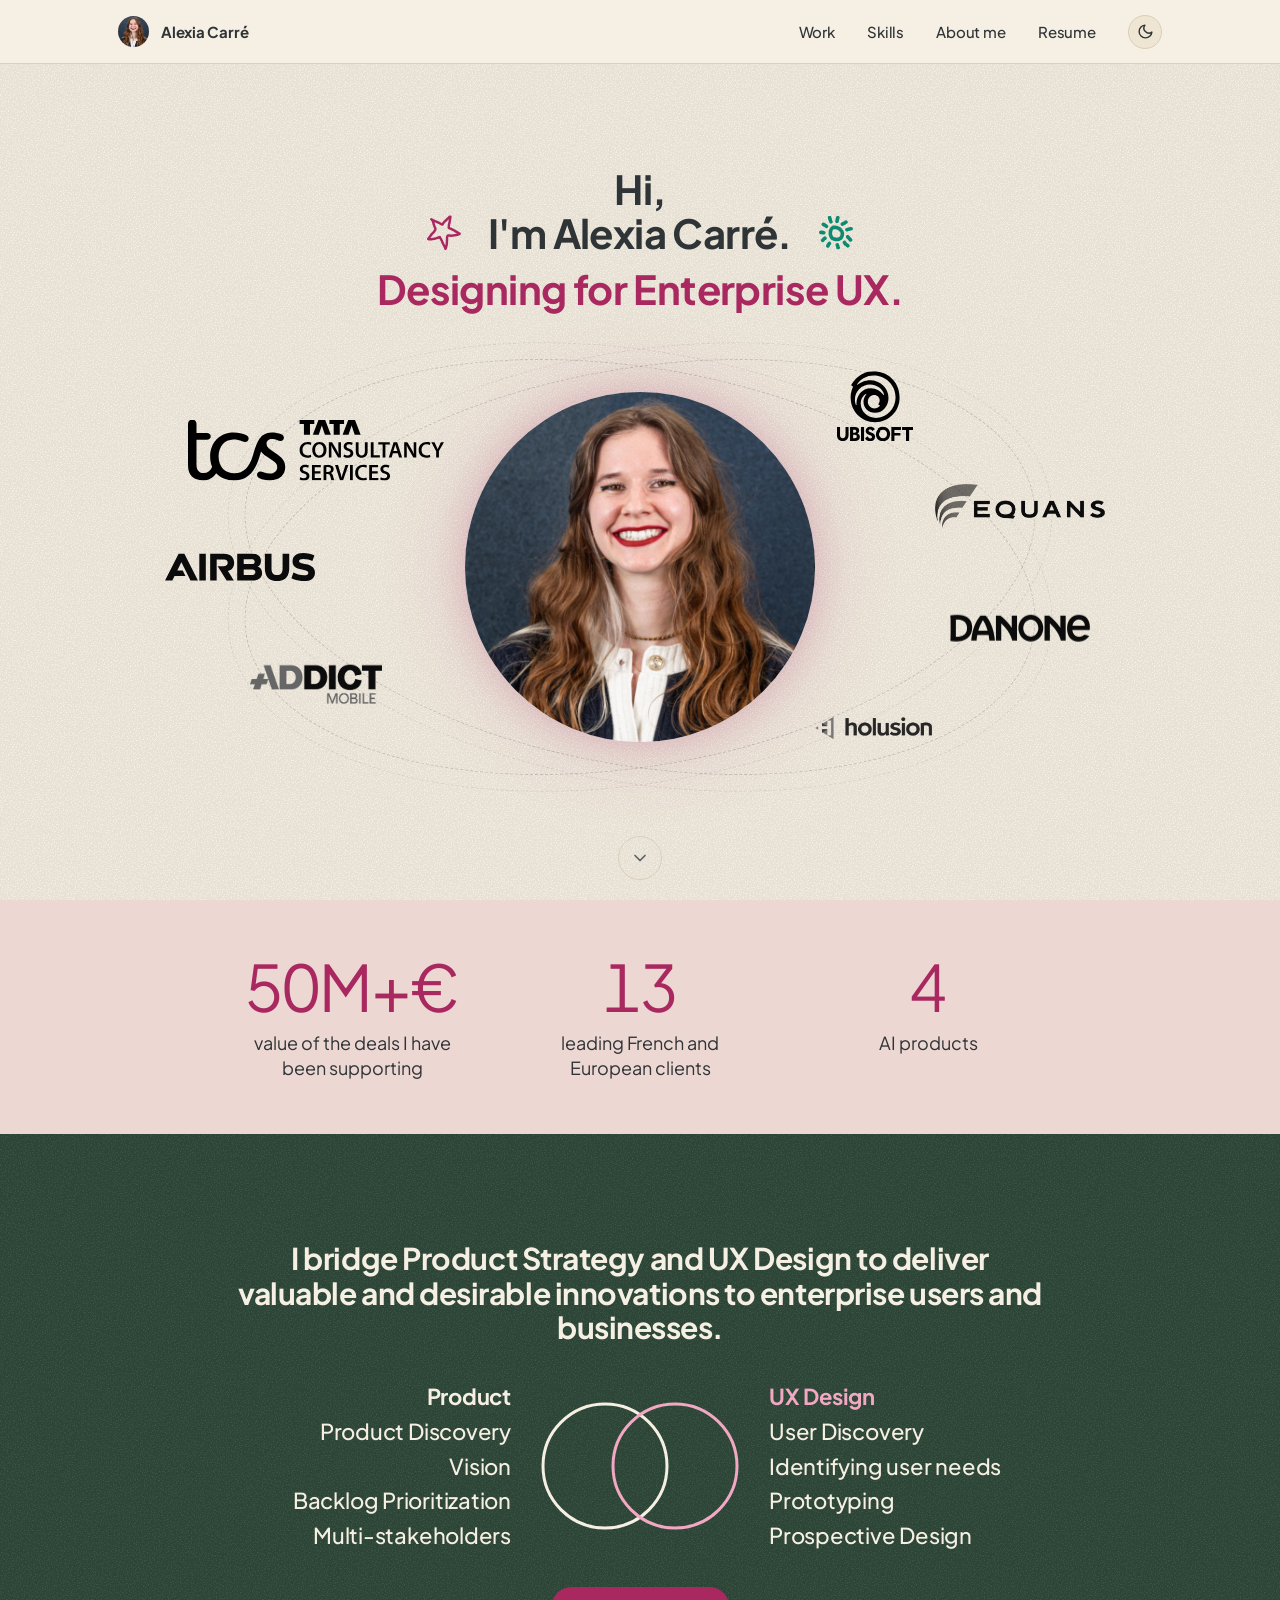
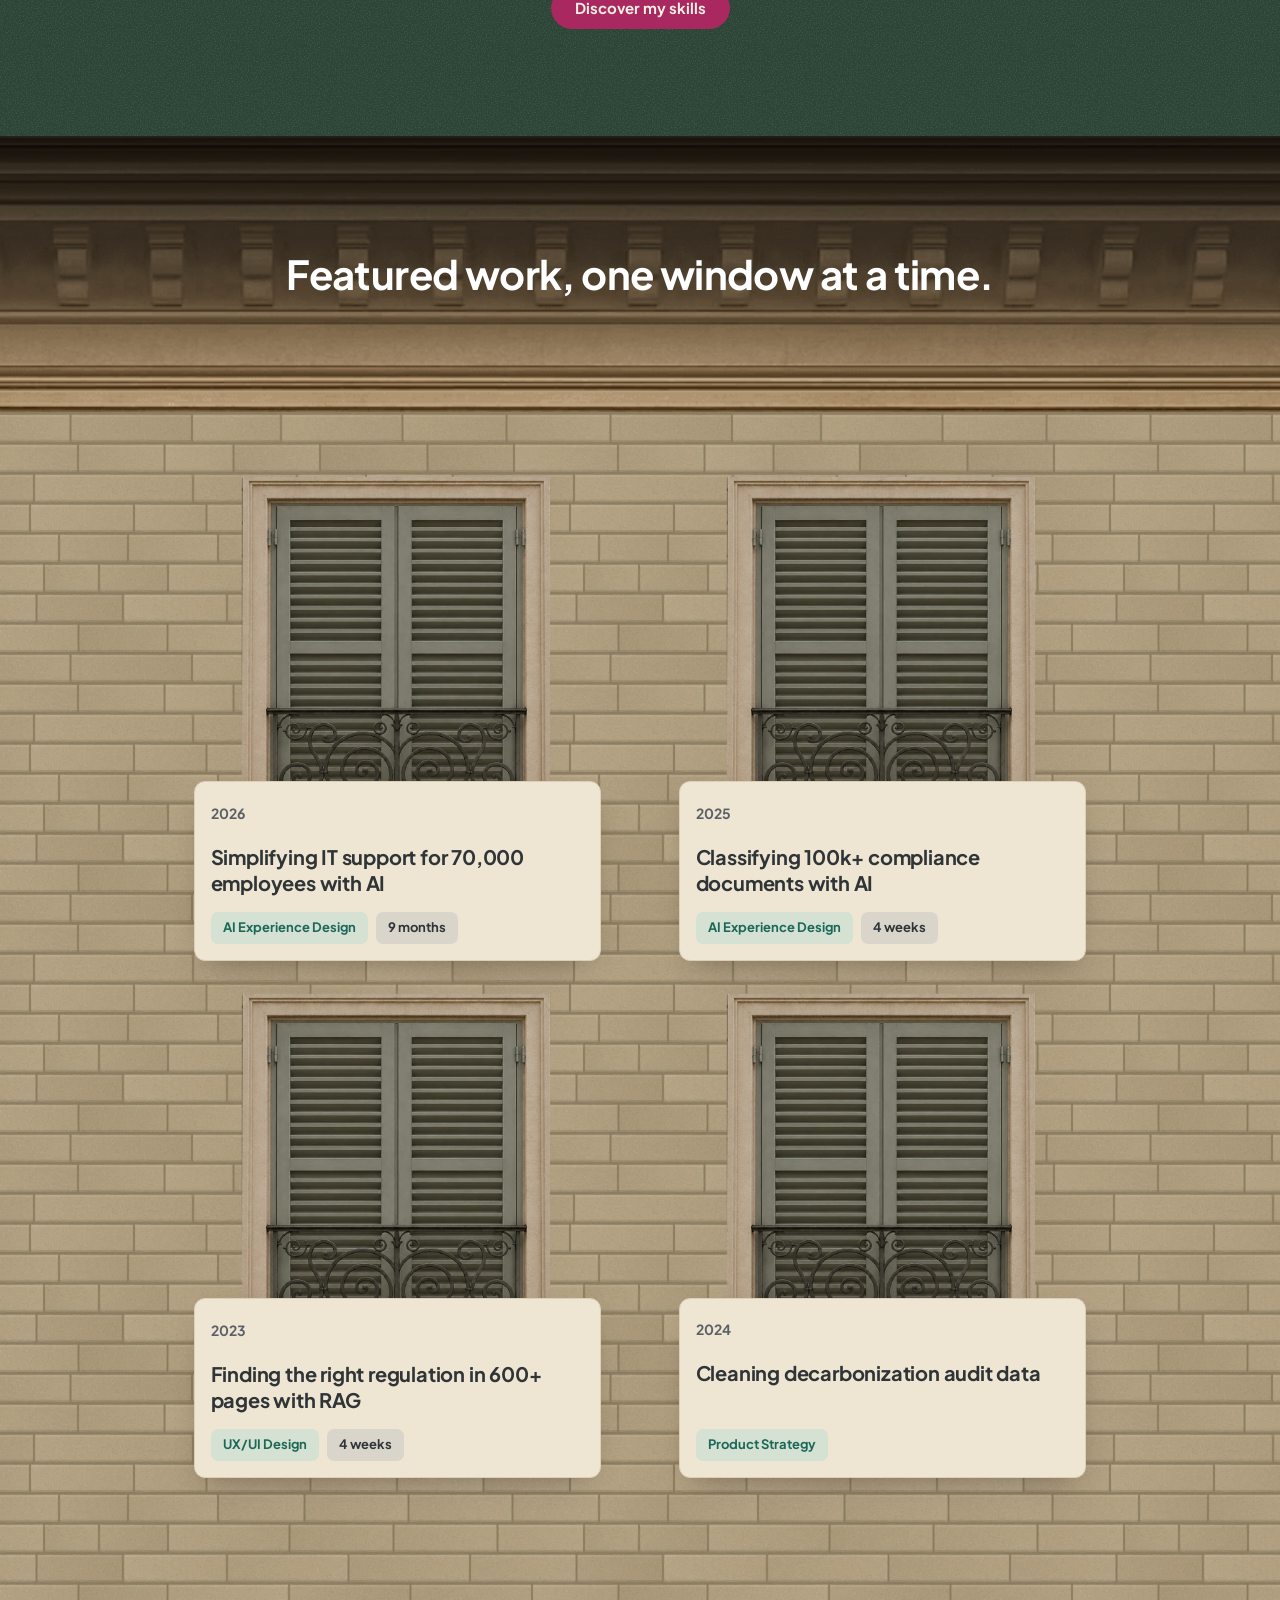
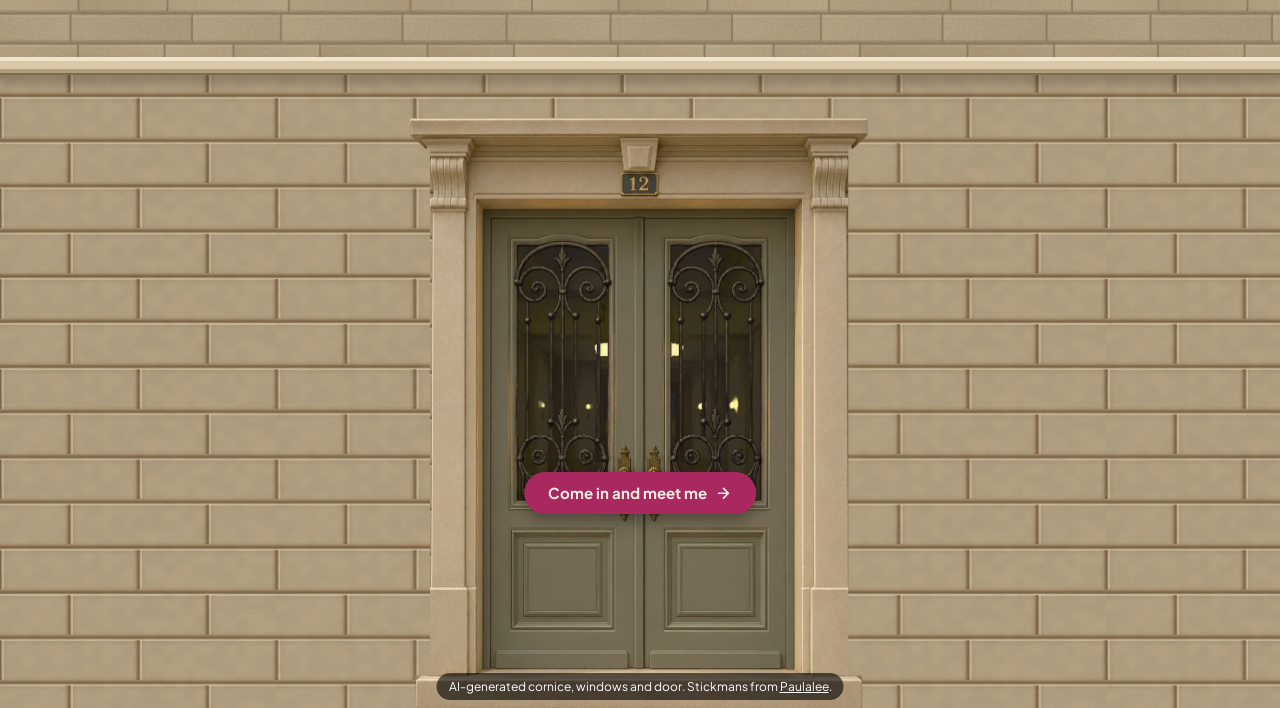
==== commit ed4de065: "Facade microcopy: one window at a time, come in and meet me Co-Authored-By: Claude Opus 5.5 <noreply" ====
--- a/index.html
+++ b/index.html
@@ -142,7 +142,7 @@
     <!-- FEATURED PRODUCTS: the building facade -->
     <section class="facade" aria-labelledby="featured-title">
       <div class="facade__cornice">
-        <h2 id="featured-title">My Featured Products.</h2>
+        <h2 id="featured-title">Featured work, one window at a time.</h2>
       </div>
 
       <div class="facade__wall">
@@ -248,7 +248,7 @@
             </a>
 
             <a class="btn btn--primary door-cta" href="about.html">
-              Come in &amp; get to know me
+              Come in and meet me
               <svg viewBox="0 0 24 24" fill="none" stroke="currentColor" stroke-width="2.5" stroke-linecap="round" stroke-linejoin="round" aria-hidden="true"><path d="M5 12h14M12 5l7 7-7 7"/></svg>
             </a>
           </div>
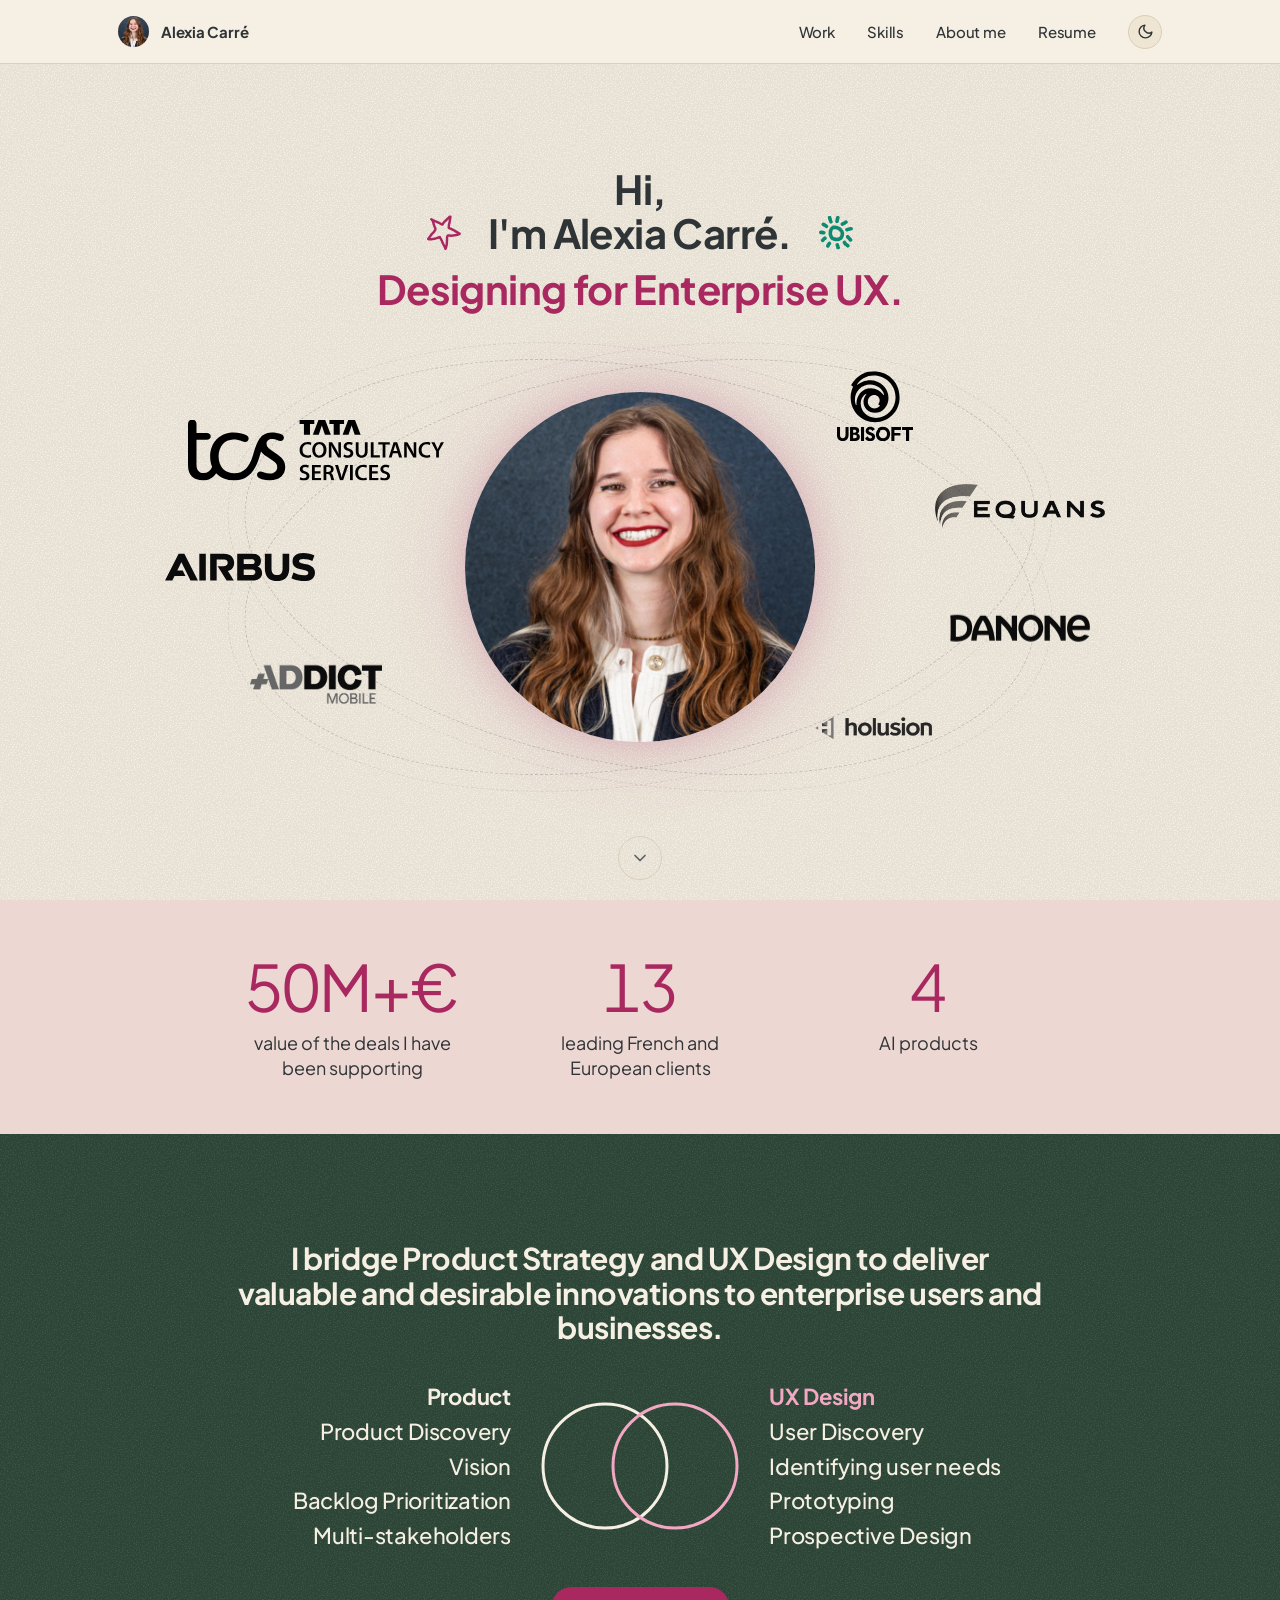
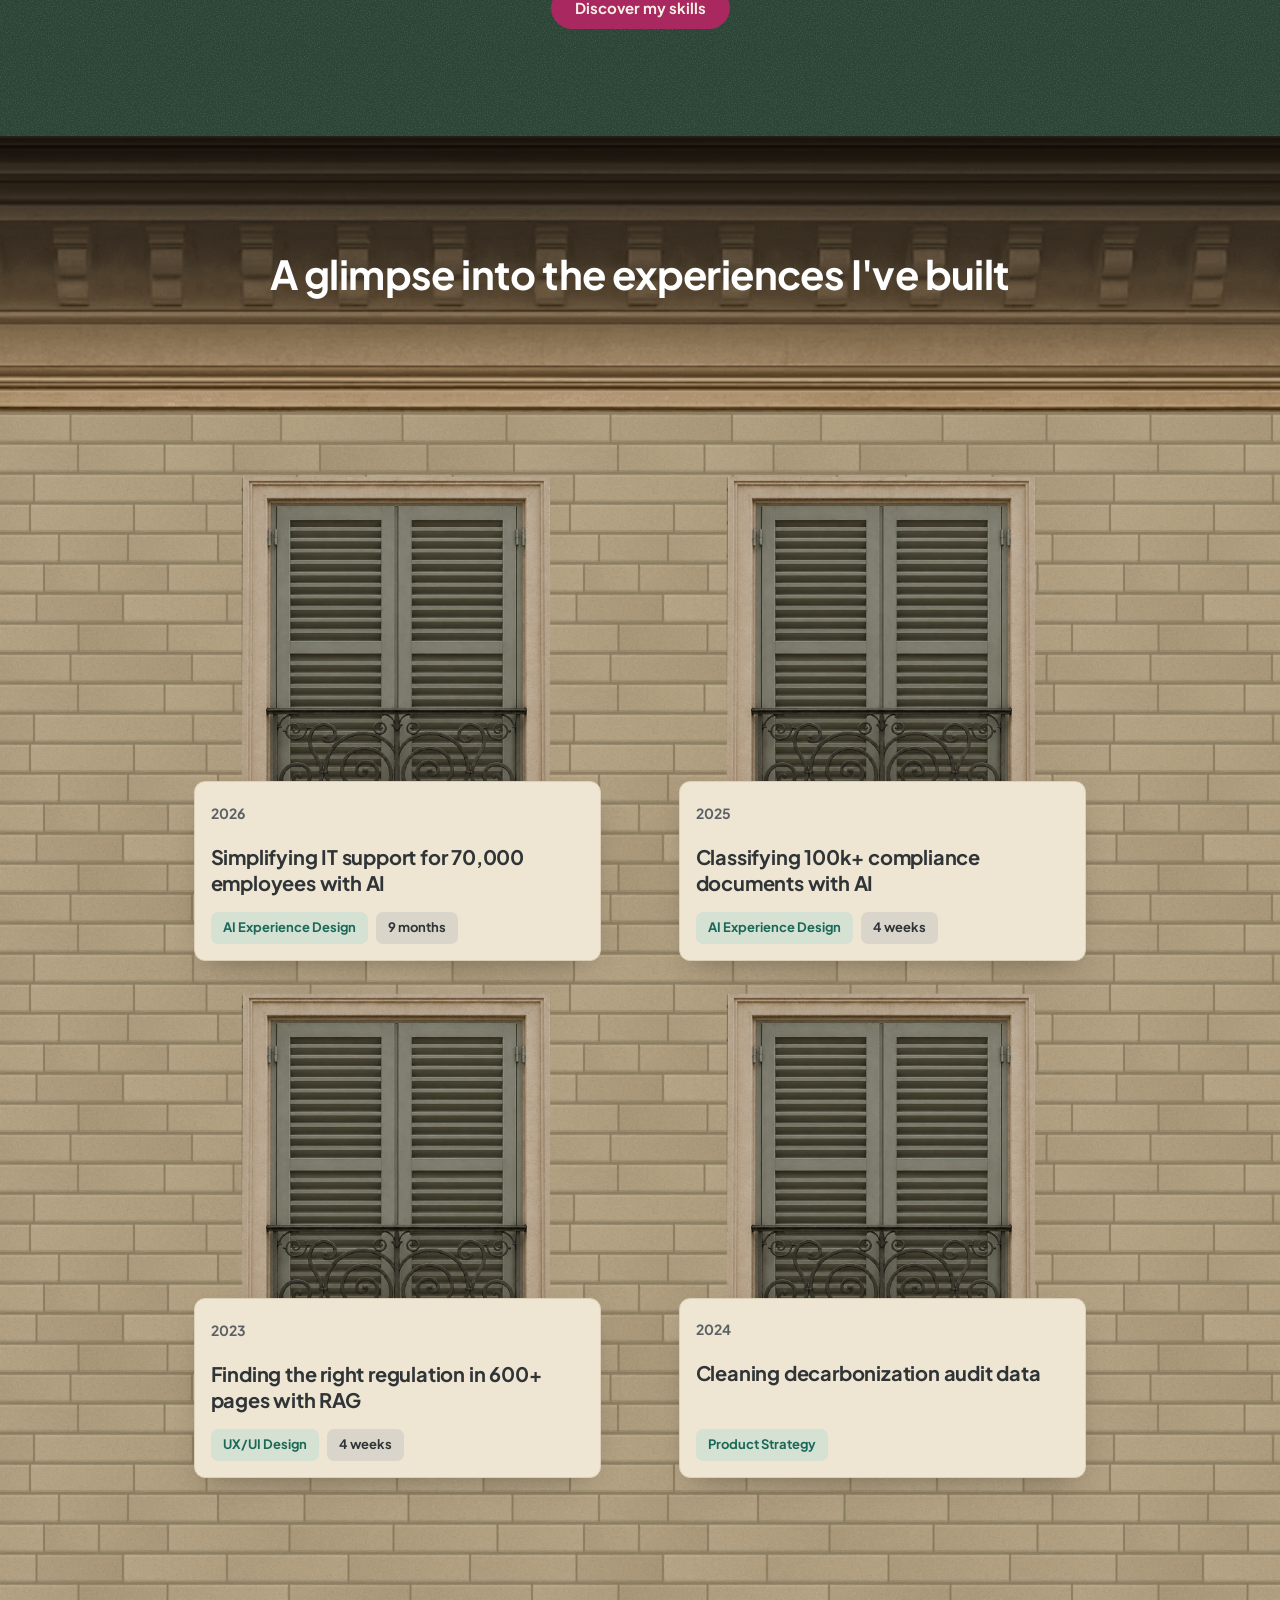
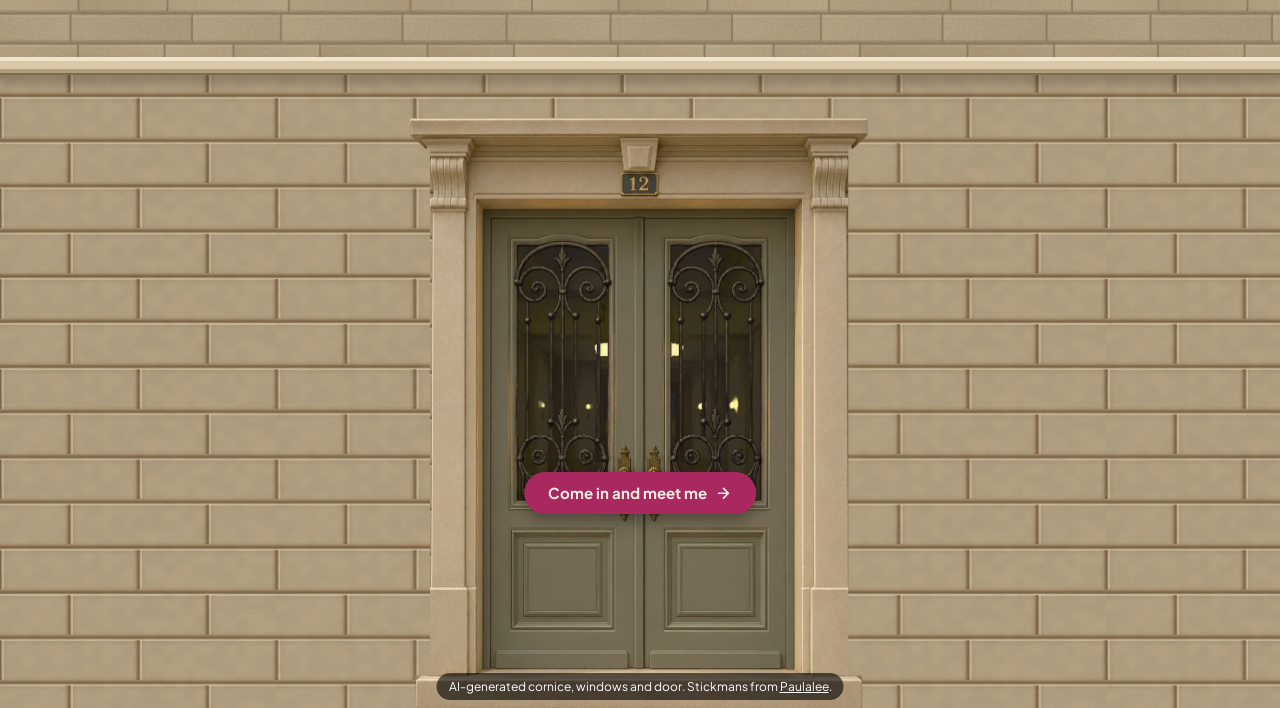
==== commit a76042ef: "Facade title: A glimpse into the experiences I have built Co-Authored-By: Claude Opus 5.5 <noreply@a" ====
--- a/index.html
+++ b/index.html
@@ -142,7 +142,7 @@
     <!-- FEATURED PRODUCTS: the building facade -->
     <section class="facade" aria-labelledby="featured-title">
       <div class="facade__cornice">
-        <h2 id="featured-title">Featured work, one window at a time.</h2>
+        <h2 id="featured-title">A glimpse into the experiences I've built</h2>
       </div>
 
       <div class="facade__wall">
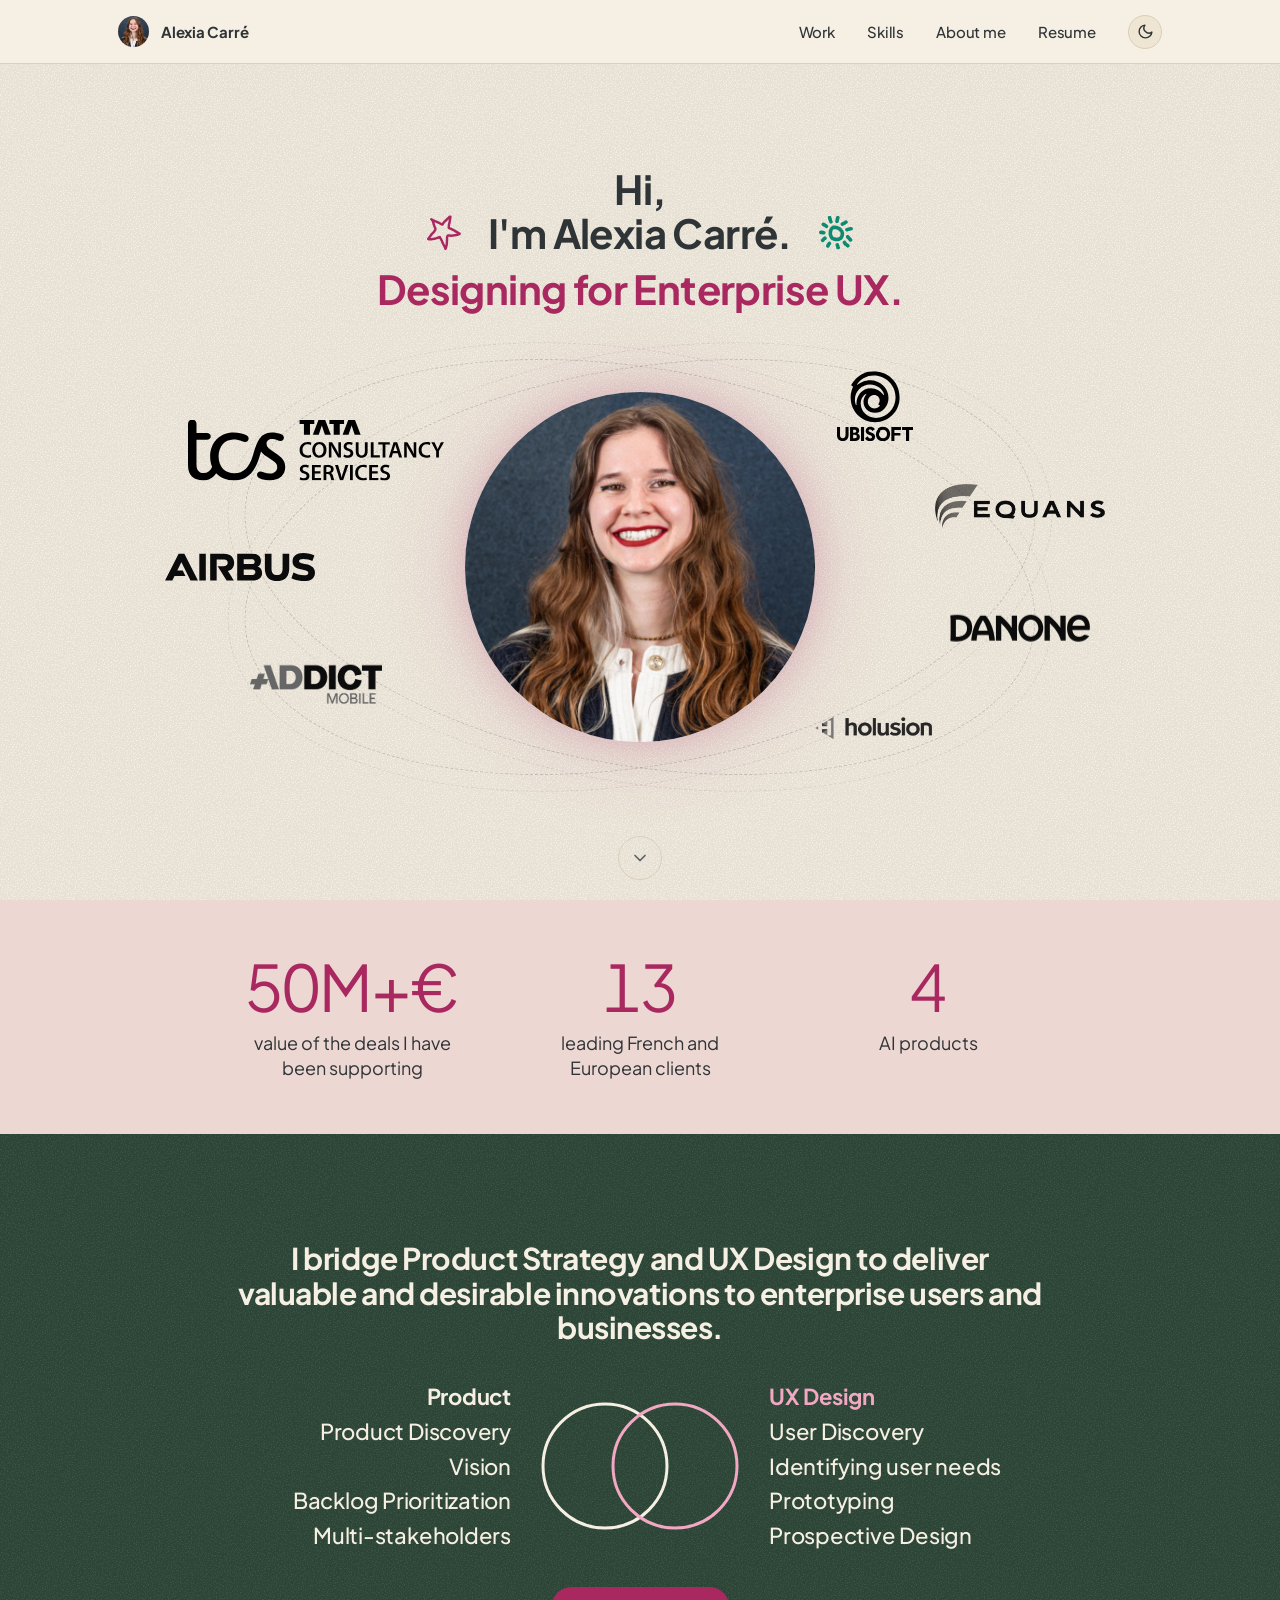
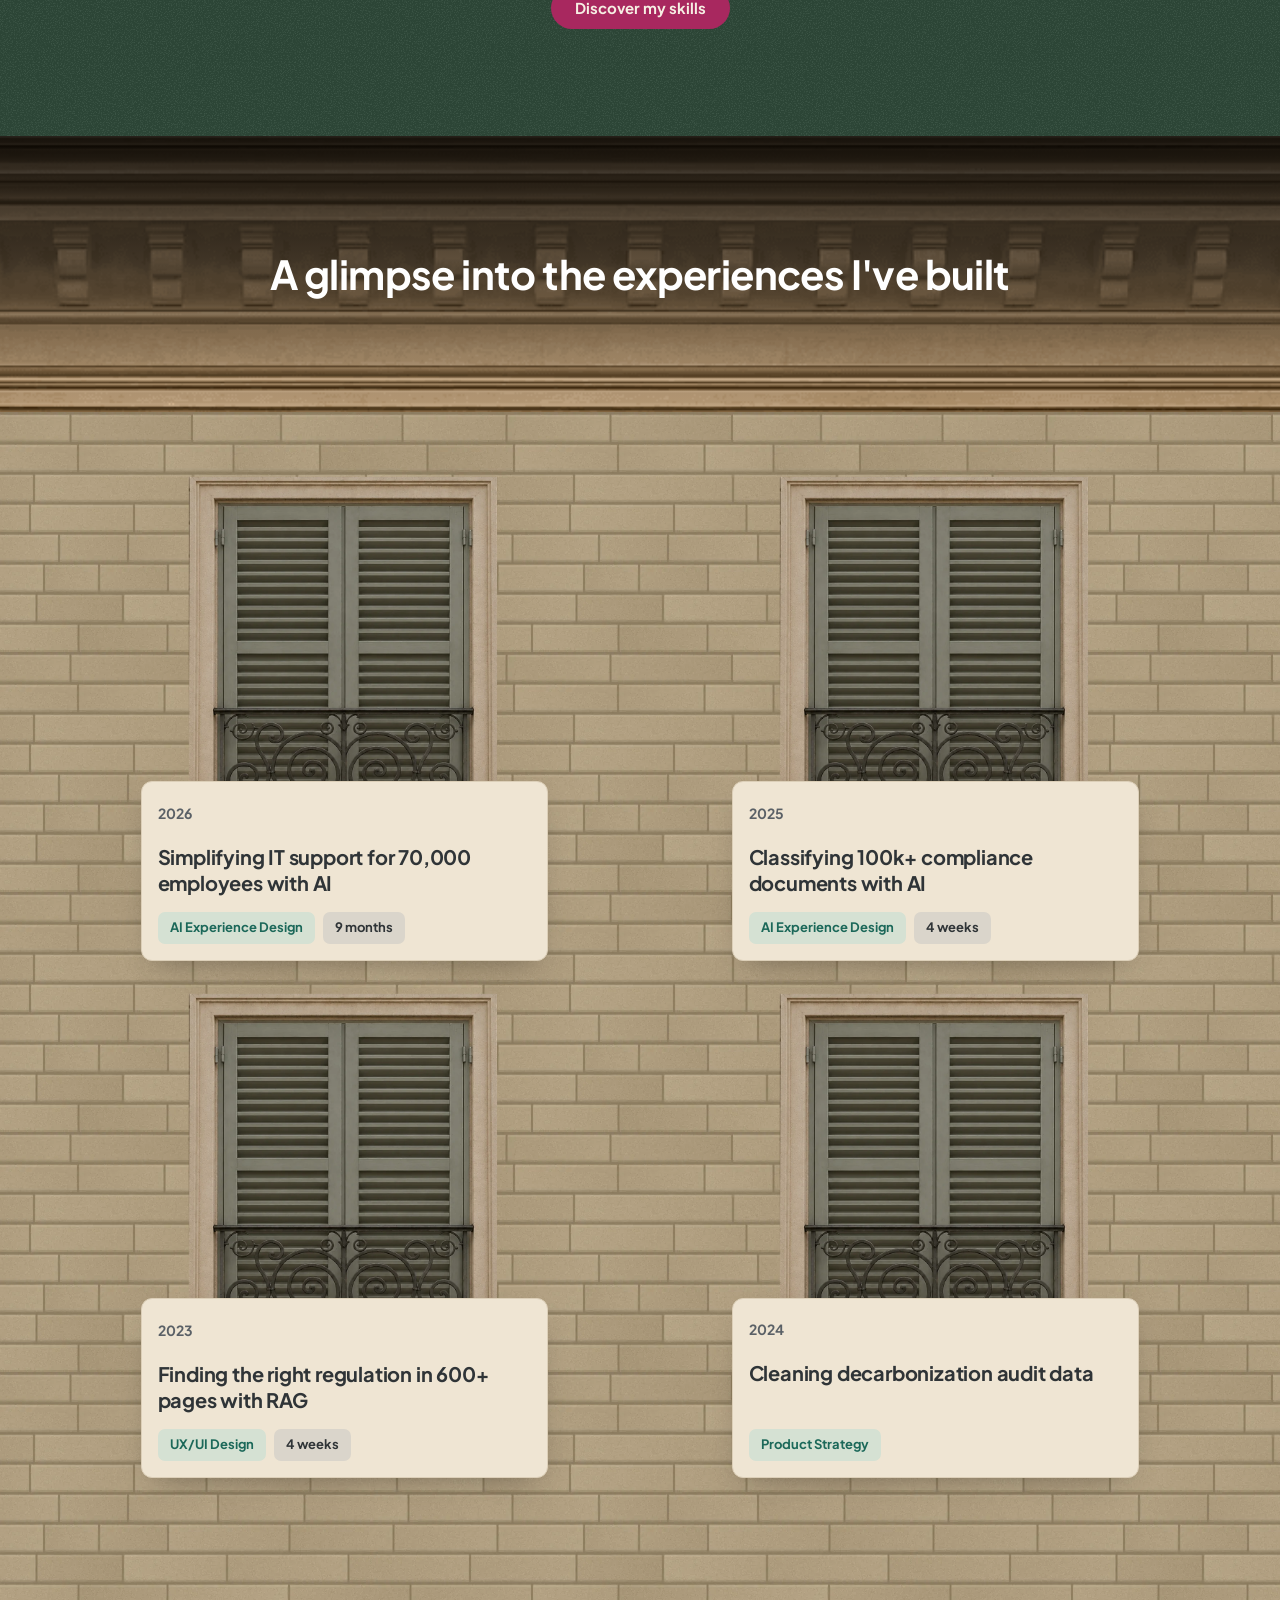
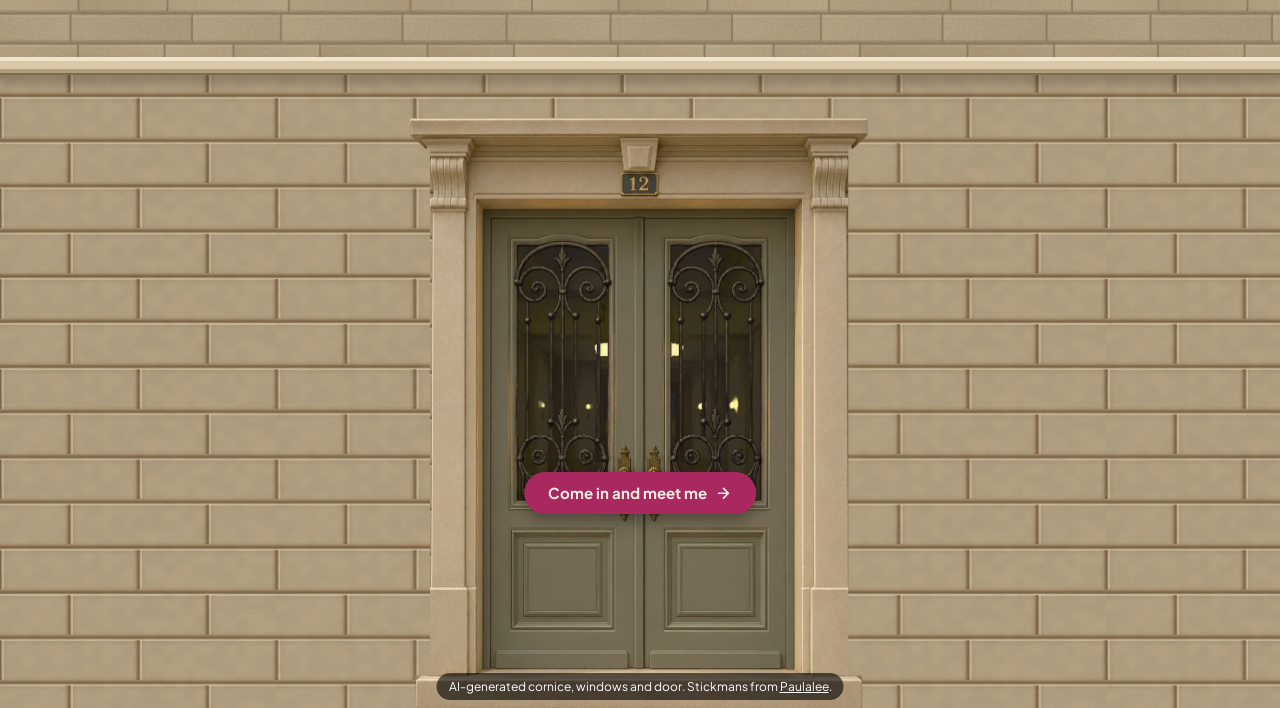
==== commit 5866b979: "Google Search Console verification tag on the home page Co-Authored-By: Claude Opus 5.5 <noreply@ant" ====
--- a/index.html
+++ b/index.html
@@ -3,6 +3,8 @@
 <head>
   <meta charset="utf-8">
   <meta name="viewport" content="width=device-width, initial-scale=1">
+  <!-- Google Search Console: proves ownership of the site -->
+  <meta name="google-site-verification" content="N5Vf6zWUx0-1gPJbV-Q34ySNzq1ICkVzYpSE83zyRsM">
   <title>Alexia Carré · Product-minded Designer</title>
   <meta name="description" content="Alexia Carré, Product-minded Designer. I bridge Product Strategy and UX Design to deliver valuable and desirable innovations to enterprise users and businesses.">
 
--- a/css/style.css
+++ b/css/style.css
@@ -121,6 +121,14 @@
   initial-value: 0;
 }
 
+/* Theme switch (js/theme.js): the browser takes a snapshot of the page and
+   cross-fades it into the new theme. Slower and softer than the default. */
+::view-transition-old(root),
+::view-transition-new(root) {
+  animation-duration: 0.6s;
+  animation-timing-function: ease-in-out;
+}
+
 /* b) Component aliases → tokens (the same for both themes) */
 :root {
   --color-text: var(--fg);
@@ -1499,9 +1507,14 @@
   .facade__cornice h2 { font-size: 40px; }
   /* A bit more wall above/below: the facade is an illustration, it needs room */
   .facade__wall { padding: var(--space-8) var(--gutter) calc(var(--section-y) + var(--space-8)); }
+  /* Same width as the top menu: the windows line up with its left and
+     right edges, the space between them adapts */
   .windows {
     grid-template-columns: repeat(2, 453px);
+    justify-content: space-between;
     gap: var(--space-6);
+    width: min(100%, var(--container));
+    margin-inline: auto;
   }
   /* Odd number of windows: the last one sits alone, centered on its row */
   .windows > li:last-child:nth-child(odd) {
